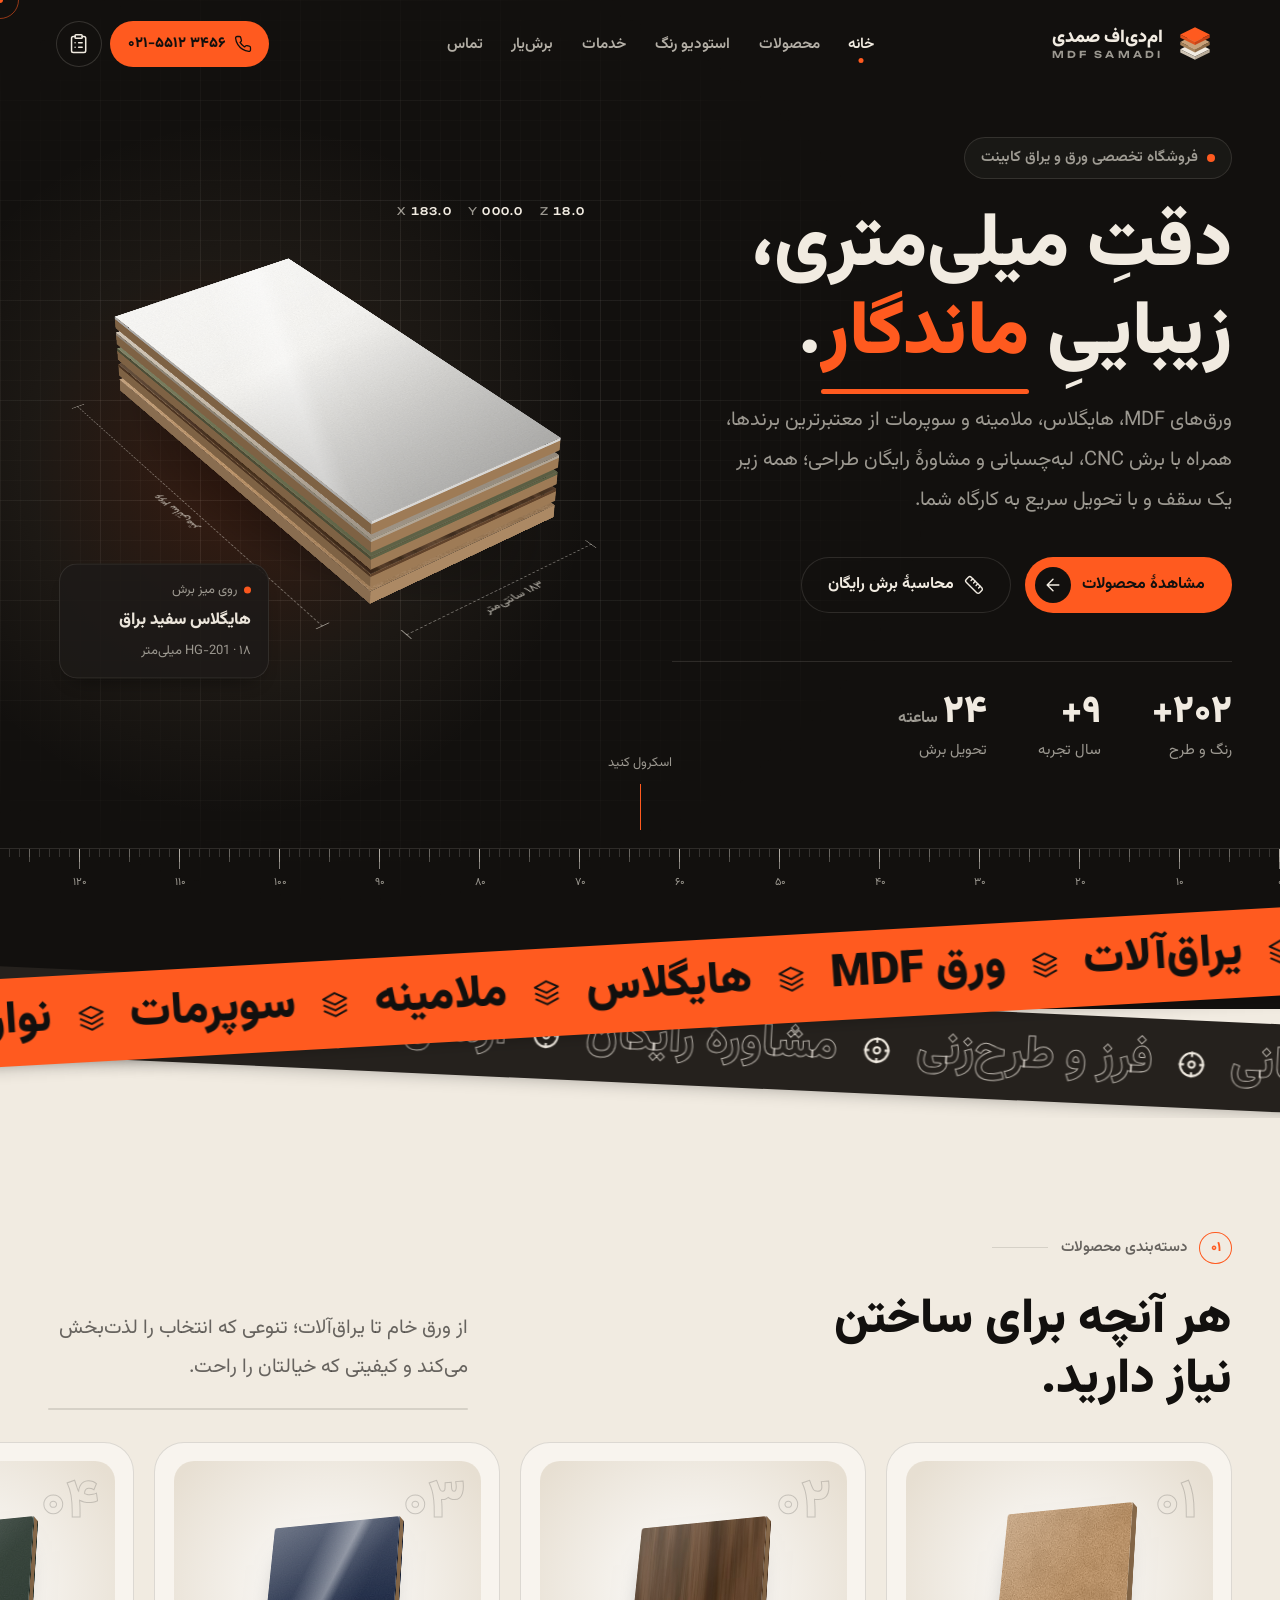
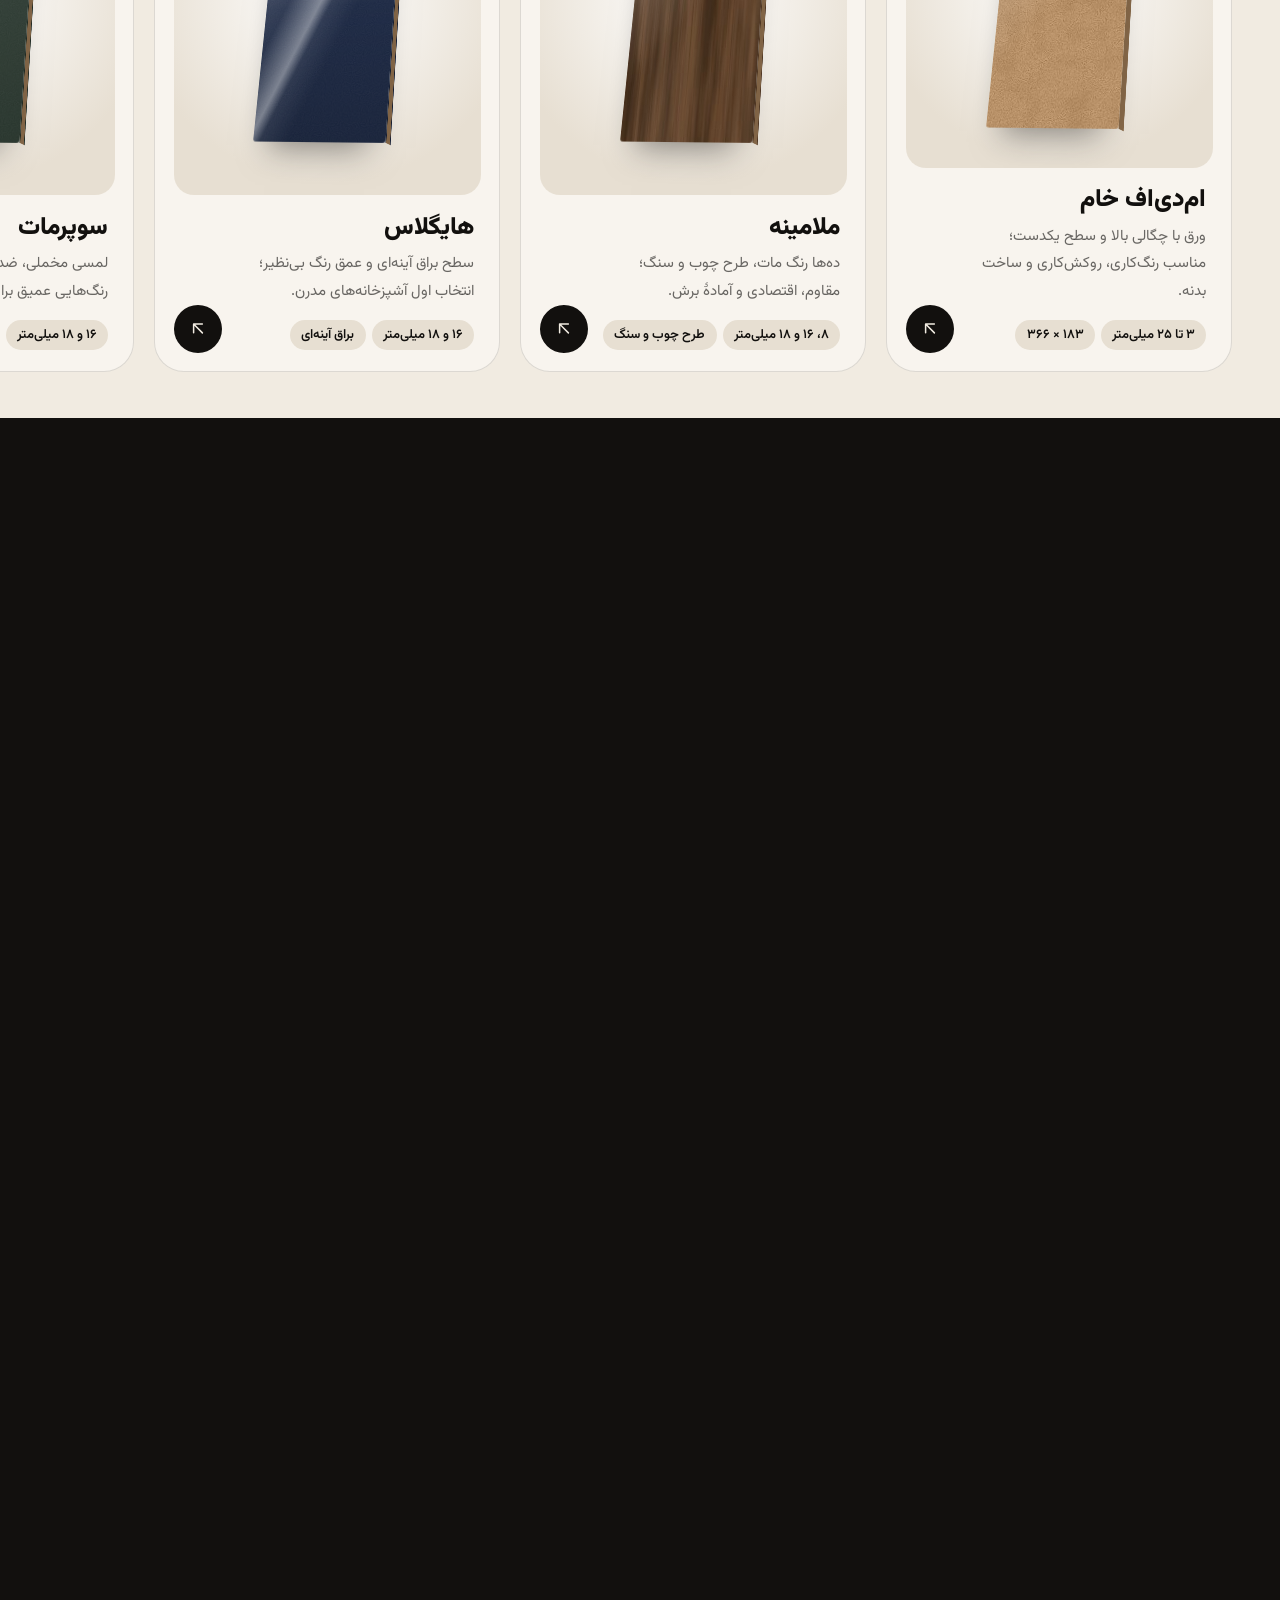
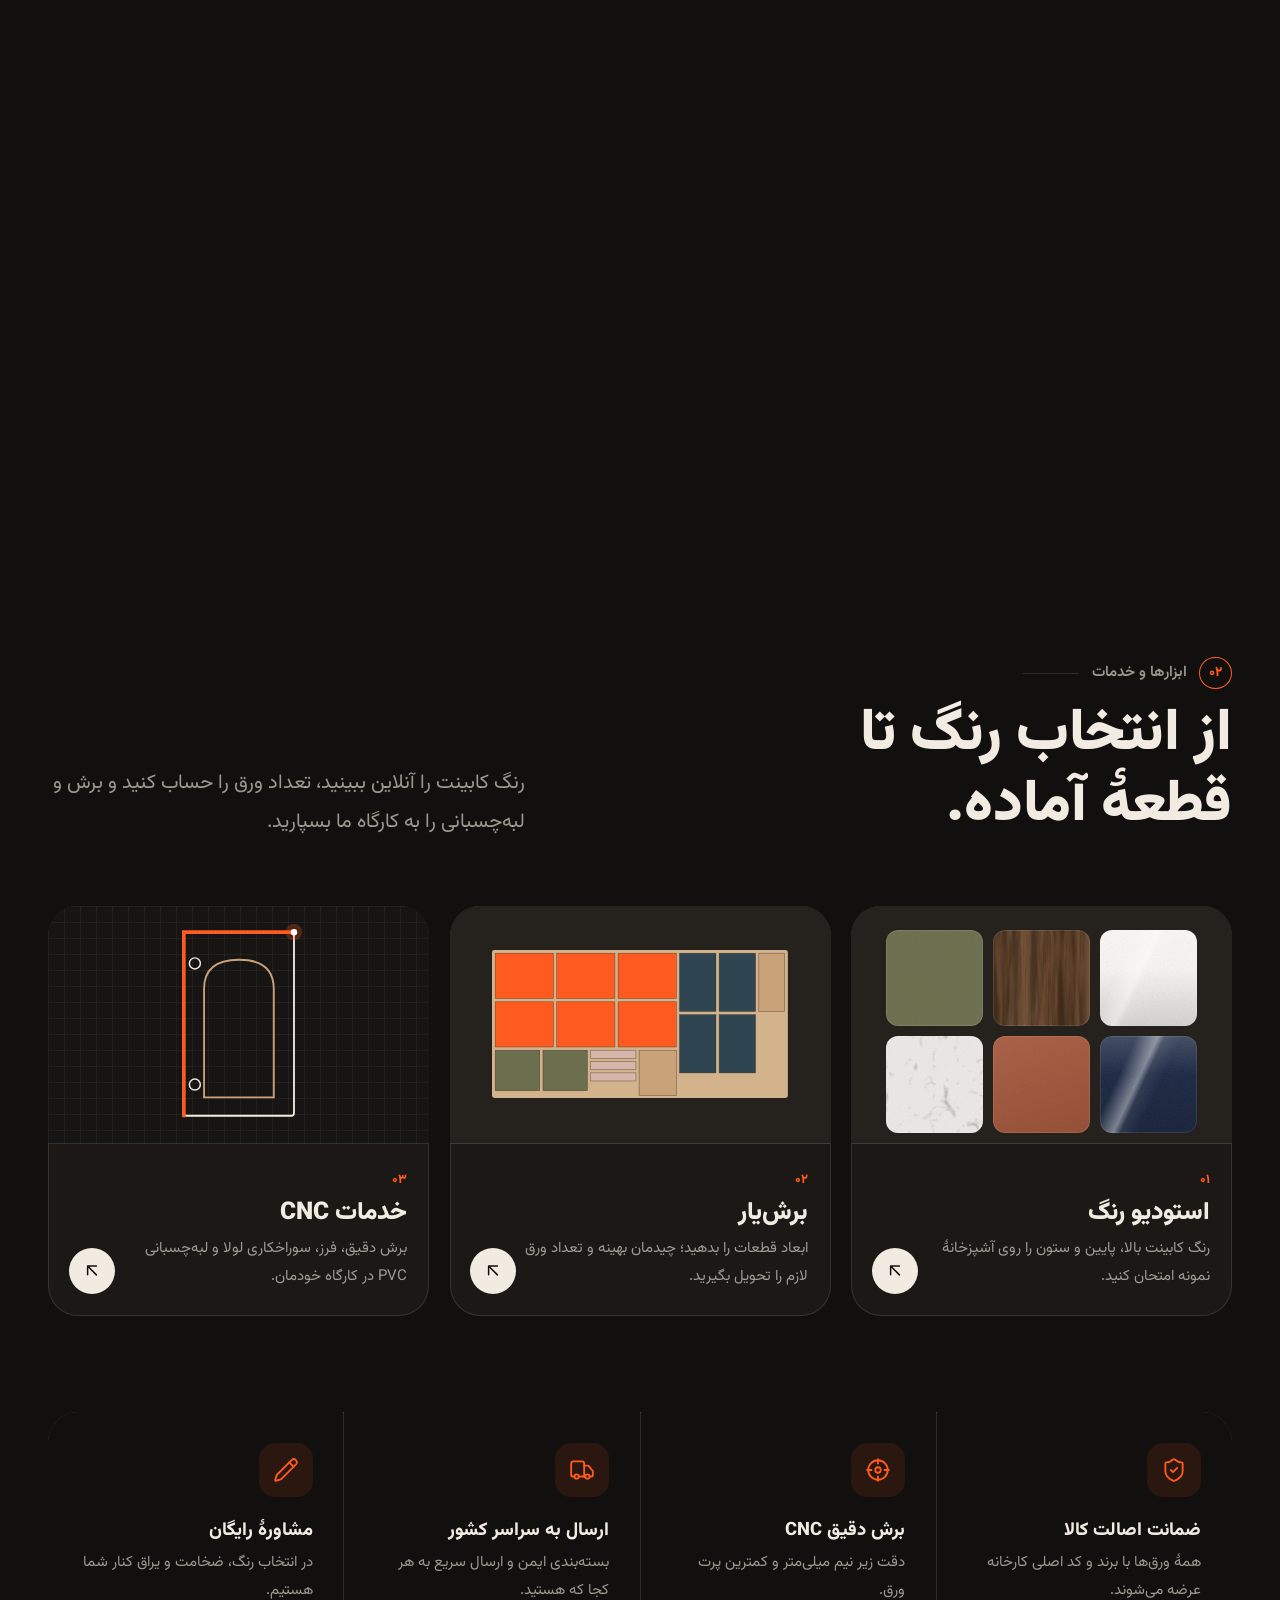
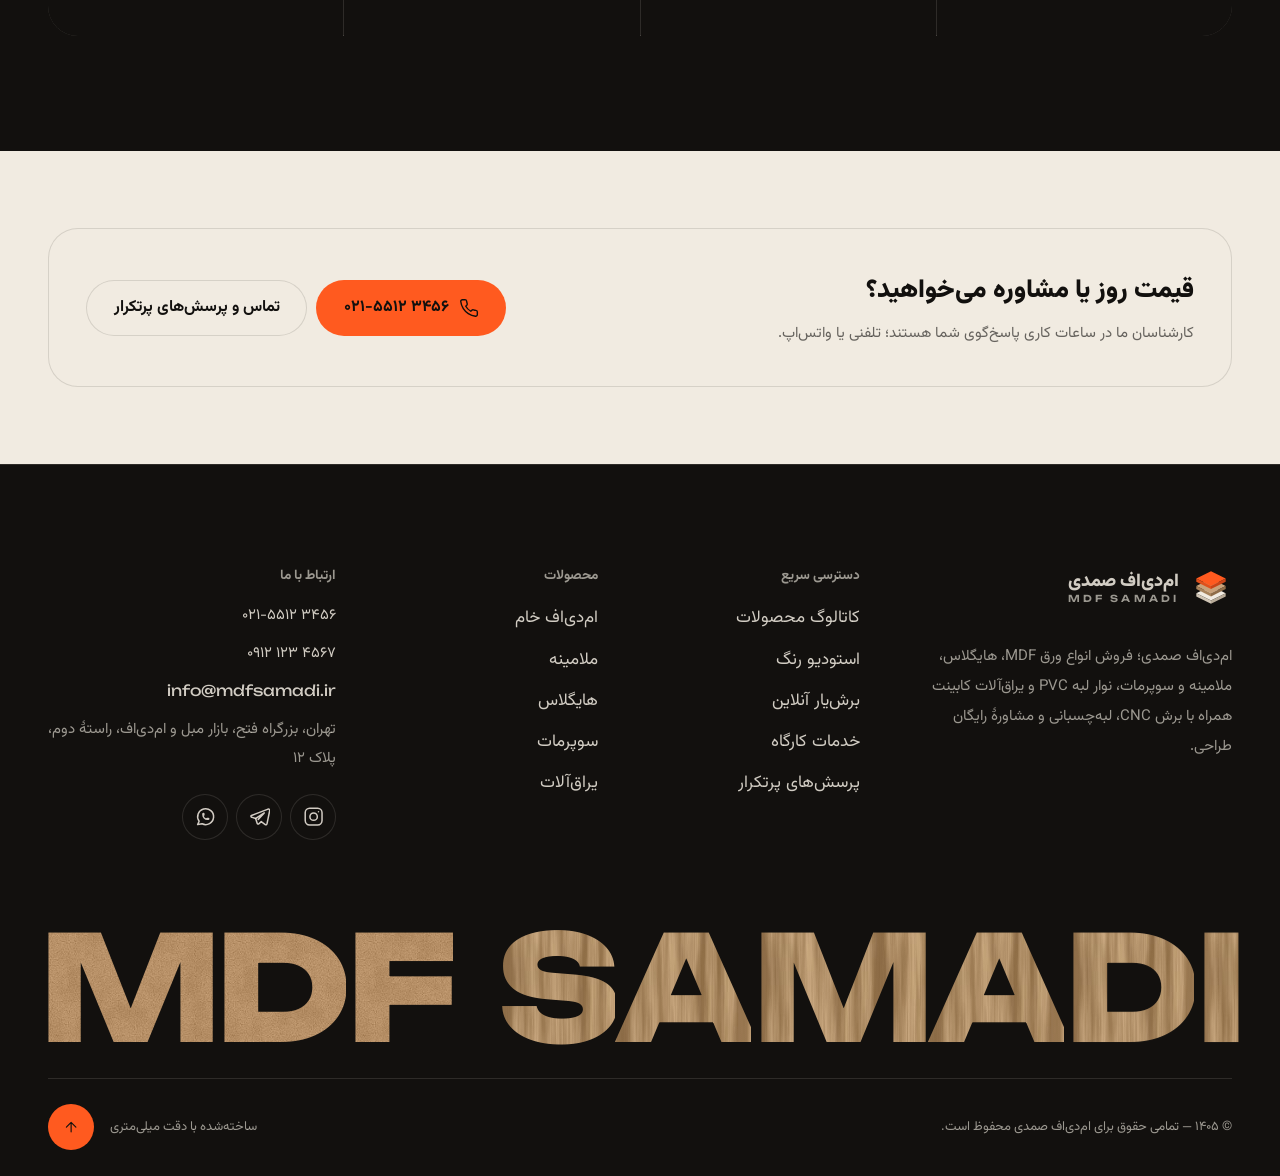
==== index.html @ 9c9aa459 "Deploy ca9cacf" ====
<!doctype html>
<html lang="fa" dir="rtl">
<head>
  <meta charset="UTF-8" />
  <meta name="viewport" content="width=device-width, initial-scale=1, viewport-fit=cover" />
  <title>ام‌دی‌اف صمدی | ورق MDF، هایگلاس، ملامینه و یراق کابینت</title>
  <meta name="description" content="ام‌دی‌اف صمدی؛ فروش انواع ورق MDF، هایگلاس، ملامینه و سوپرمات، نوار لبه PVC و یراق‌آلات کابینت همراه با برش CNC، لبه‌چسبانی و مشاورهٔ رایگان طراحی." />
  <meta name="theme-color" content="#12100e" />
  <link rel="icon" href="./favicon.svg" type="image/svg+xml" />
  <link rel="canonical" href="https://imsady.github.io/mdf-samadi-site/" />
  <meta property="og:type" content="website" />
  <meta property="og:locale" content="fa_IR" />
  <meta property="og:title" content="ام‌دی‌اف صمدی — دقت میلی‌متری، زیبایی ماندگار" />
  <meta property="og:description" content="ام‌دی‌اف صمدی؛ فروش انواع ورق MDF، هایگلاس، ملامینه و سوپرمات، نوار لبه PVC و یراق‌آلات کابینت همراه با برش CNC، لبه‌چسبانی و مشاورهٔ رایگان طراحی." />
  <meta property="og:url" content="https://imsady.github.io/mdf-samadi-site/" />
  <script>document.documentElement.classList.add('js');</script>
  <script type="application/ld+json">
    {
      "@context": "https://schema.org",
      "@type": "HomeAndConstructionBusiness",
      "name": "ام‌دی‌اف صمدی",
      "alternateName": "MDF Samadi",
      "description": "ام‌دی‌اف صمدی؛ فروش انواع ورق MDF، هایگلاس، ملامینه و سوپرمات، نوار لبه PVC و یراق‌آلات کابینت همراه با برش CNC، لبه‌چسبانی و مشاورهٔ رایگان طراحی.",
      "url": "https://imsady.github.io/mdf-samadi-site",
      "telephone": "tel:+982155123456",
      "email": "info@mdfsamadi.ir",
      "address": { "@type": "PostalAddress", "streetAddress": "تهران، بزرگراه فتح، بازار مبل و ام‌دی‌اف، راستهٔ دوم، پلاک ۱۲", "addressCountry": "IR" },
      "geo": { "@type": "GeoCoordinates", "latitude": 35.6762, "longitude": 51.3017 }
    }
  </script>
  <script type="module" crossorigin src="./assets/index-BE7DBvLr.js"></script>
  <link rel="modulepreload" crossorigin href="./assets/common-C6cL1bQ_.js">
  <link rel="stylesheet" crossorigin href="./assets/common-DgY6iSA4.css">
  <link rel="stylesheet" crossorigin href="./assets/index-BaSPteDl.css">
  <link rel="stylesheet" crossorigin href="./assets/process-BnuijwSn.css">
</head>
<body data-page="home">
  <svg xmlns="http://www.w3.org/2000/svg" width="0" height="0" style="position:absolute" aria-hidden="true" focusable="false">
  <defs>
    <linearGradient id="hwm" x1="0" y1="0" x2="0" y2="1"><stop offset="0" stop-color="#eef0f2"/><stop offset=".55" stop-color="#b9bec4"/><stop offset="1" stop-color="#8d9298"/></linearGradient>
  </defs>
  <symbol id="i-arrow" viewBox="0 0 24 24"><path d="M19 12H5M12 19l-7-7 7-7"/></symbol>
  <symbol id="i-arrow-up" viewBox="0 0 24 24"><path d="M12 19V5M5 12l7-7 7 7"/></symbol>
  <symbol id="i-arrow-down" viewBox="0 0 24 24"><path d="M12 5v14M19 12l-7 7-7-7"/></symbol>
  <symbol id="i-plus" viewBox="0 0 24 24"><path d="M12 5v14M5 12h14"/></symbol>
  <symbol id="i-minus" viewBox="0 0 24 24"><path d="M5 12h14"/></symbol>
  <symbol id="i-close" viewBox="0 0 24 24"><path d="M18 6 6 18M6 6l12 12"/></symbol>
  <symbol id="i-check" viewBox="0 0 24 24"><path d="M20 6 9 17l-5-5"/></symbol>
  <symbol id="i-search" viewBox="0 0 24 24"><circle cx="11" cy="11" r="7"/><path d="m20 20-3.6-3.6"/></symbol>
  <symbol id="i-phone" viewBox="0 0 24 24"><path d="M22 16.92v3a2 2 0 0 1-2.18 2 19.79 19.79 0 0 1-8.63-3.07 19.5 19.5 0 0 1-6-6 19.79 19.79 0 0 1-3.07-8.67A2 2 0 0 1 4.11 2h3a2 2 0 0 1 2 1.72c.13.96.36 1.9.7 2.81a2 2 0 0 1-.45 2.11L8.09 9.91a16 16 0 0 0 6 6l1.27-1.27a2 2 0 0 1 2.11-.45c.91.34 1.85.57 2.81.7A2 2 0 0 1 22 16.92z"/></symbol>
  <symbol id="i-map" viewBox="0 0 24 24"><path d="M20 10c0 6-8 12-8 12s-8-6-8-12a8 8 0 0 1 16 0Z"/><circle cx="12" cy="10" r="3"/></symbol>
  <symbol id="i-clock" viewBox="0 0 24 24"><circle cx="12" cy="12" r="10"/><path d="M12 6v6l4 2"/></symbol>
  <symbol id="i-mail" viewBox="0 0 24 24"><rect x="2" y="4" width="20" height="16" rx="2"/><path d="m22 7-10 5L2 7"/></symbol>
  <symbol id="i-instagram" viewBox="0 0 24 24"><rect x="2.5" y="2.5" width="19" height="19" rx="5"/><circle cx="12" cy="12" r="4.2"/><path d="M17.5 6.5h.01"/></symbol>
  <symbol id="i-telegram" viewBox="0 0 24 24"><path d="M21.5 3.5 2.8 10.7c-.9.4-.9 1.6.1 1.9l4.6 1.5 1.8 5.6c.3.8 1.3 1 1.9.4l2.6-2.5 4.6 3.4c.7.5 1.7.1 1.9-.8l3.1-15.1c.2-1-.8-1.9-1.9-1.6Z"/><path d="m7.6 14.1 9.6-6.3-6.8 7.3"/></symbol>
  <symbol id="i-whatsapp" viewBox="0 0 24 24"><path d="M3 21l1.65-3.8a9 9 0 1 1 3.4 2.9z"/><path d="M9 10a.5.5 0 0 0 1 0V9a.5.5 0 0 0-1 0v1a5 5 0 0 0 5 5h1a.5.5 0 0 0 0-1h-1a.5.5 0 0 0 0 1"/></symbol>
  <symbol id="i-list" viewBox="0 0 24 24"><rect x="8" y="2" width="8" height="4" rx="1"/><path d="M16 4h2a2 2 0 0 1 2 2v14a2 2 0 0 1-2 2H6a2 2 0 0 1-2-2V6a2 2 0 0 1 2-2h2"/><path d="M12 11h4M12 16h4M8 11h.01M8 16h.01"/></symbol>
  <symbol id="i-trash" viewBox="0 0 24 24"><path d="M3 6h18M19 6v14a2 2 0 0 1-2 2H7a2 2 0 0 1-2-2V6M8 6V4a2 2 0 0 1 2-2h4a2 2 0 0 1 2 2v2"/></symbol>
  <symbol id="i-ruler" viewBox="0 0 24 24"><path d="M21.3 15.3a2.4 2.4 0 0 1 0 3.4l-2.6 2.6a2.4 2.4 0 0 1-3.4 0L2.7 8.7a2.41 2.41 0 0 1 0-3.4l2.6-2.6a2.41 2.41 0 0 1 3.4 0Z"/><path d="m14.5 12.5 2-2M11.5 9.5l2-2M8.5 6.5l2-2M17.5 15.5l2-2"/></symbol>
  <symbol id="i-layers" viewBox="0 0 24 24"><path d="M12.83 2.18a2 2 0 0 0-1.66 0L2.6 6.08a1 1 0 0 0 0 1.83l8.58 3.91a2 2 0 0 0 1.66 0l8.58-3.9a1 1 0 0 0 0-1.83Z"/><path d="m22 17.65-9.17 4.16a2 2 0 0 1-1.66 0L2 17.65"/><path d="m22 12.65-9.17 4.16a2 2 0 0 1-1.66 0L2 12.65"/></symbol>
  <symbol id="i-truck" viewBox="0 0 24 24"><path d="M14 18V6a2 2 0 0 0-2-2H4a2 2 0 0 0-2 2v11a1 1 0 0 0 1 1h2"/><path d="M15 18H9"/><path d="M19 18h2a1 1 0 0 0 1-1v-3.65a1 1 0 0 0-.22-.62l-3.48-4.35A1 1 0 0 0 17.52 8H14"/><circle cx="17" cy="18" r="2"/><circle cx="7" cy="18" r="2"/></symbol>
  <symbol id="i-shield" viewBox="0 0 24 24"><path d="M20 13c0 5-3.5 7.5-7.66 8.95a1 1 0 0 1-.67-.01C7.5 20.5 4 18 4 13V6a1 1 0 0 1 1-1c2 0 4.5-1.2 6.24-2.72a1.17 1.17 0 0 1 1.52 0C14.51 3.81 17 5 19 5a1 1 0 0 1 1 1z"/><path d="m9 12 2 2 4-4"/></symbol>
  <symbol id="i-sparkle" viewBox="0 0 24 24"><path d="M12 3l1.9 5.8L20 10l-6.1 1.2L12 17l-1.9-5.8L4 10l6.1-1.2Z"/><path d="M19 17v4M17 19h4"/></symbol>
  <symbol id="i-crosshair" viewBox="0 0 24 24"><circle cx="12" cy="12" r="9"/><circle cx="12" cy="12" r="2.5"/><path d="M22 12h-4M6 12H2M12 6V2M12 22v-4"/></symbol>
  <symbol id="i-pencil" viewBox="0 0 24 24"><path d="M21.17 6.81a2.82 2.82 0 0 0-3.99-3.98L3.84 16.17a2 2 0 0 0-.5.83l-1.32 4.36a.5.5 0 0 0 .62.62l4.36-1.32a2 2 0 0 0 .83-.5z"/><path d="m15 5 4 4"/></symbol>
  <symbol id="i-nav" viewBox="0 0 24 24"><path d="M3 11 22 2l-9 19-2-8z"/></symbol>
  <symbol id="i-copy" viewBox="0 0 24 24"><rect x="9" y="9" width="13" height="13" rx="2"/><path d="M5 15H4a2 2 0 0 1-2-2V4a2 2 0 0 1 2-2h9a2 2 0 0 1 2 2v1"/></symbol>
  <symbol id="i-drop" viewBox="0 0 24 24"><path d="M12 22a7 7 0 0 0 7-7c0-2-1-3.9-3-5.5S12.5 5.5 12 3c-.5 2.5-2 4.9-4 6.5S5 13 5 15a7 7 0 0 0 7 7z"/></symbol>
  <symbol id="i-edge" viewBox="0 0 24 24"><rect x="3" y="5" width="18" height="14" rx="2"/><path d="M3 9.5h18" stroke-width="3"/></symbol>
  <symbol id="i-sheet" viewBox="0 0 24 24"><path d="M12 3 21 7.5 12 12 3 7.5Z"/><path d="m3 12 9 4.5 9-4.5"/><path d="m3 16.5 9 4.5 9-4.5"/></symbol>
  <symbol id="i-info" viewBox="0 0 24 24"><circle cx="12" cy="12" r="10"/><path d="M12 16v-4M12 8h.01"/></symbol>
  <symbol id="i-rotate" viewBox="0 0 24 24"><path d="M21 12a9 9 0 1 1-9-9c2.52 0 4.93 1 6.74 2.74L21 8"/><path d="M21 3v5h-5"/></symbol>
</svg>

  <div class="preloader" data-preloader aria-hidden="true">
  <div class="pl-half pl-top" data-pl-top>
    <div class="pl-inner">
      <div class="pl-word"><span class="pl-outline">MDF SAMADI</span><span class="pl-fill">MDF SAMADI</span></div>
    </div>
  </div>
  <div class="pl-half pl-bottom" data-pl-bottom>
    <div class="pl-inner">
      <div class="pl-word"><span class="pl-outline">MDF SAMADI</span><span class="pl-fill">MDF SAMADI</span></div>
      <div class="pl-meta">
        <span class="latin">SHEET 183 × 366 — CNC CUT</span>
        <span class="pl-count"><span data-pl-count>۰</span>٪</span>
      </div>
    </div>
  </div>
  <div class="pl-laser" data-pl-laser></div>
</div>
<noscript><style>.preloader{display:none!important}</style></noscript>

  <a class="skip-link" href="#main">پرش به محتوای اصلی</a>
<div class="scroll-progress" aria-hidden="true"><span data-scroll-progress></span></div>

<header class="site-header" data-header>
  <div class="container header-inner">
    <a href="./" class="brand" aria-label="ام‌دی‌اف صمدی — صفحهٔ اصلی">
      <svg class="brand-mark" viewBox="0 0 40 40" aria-hidden="true">
  <path d="M20 18 34 25 20 32 6 25Z" fill="#f1ebe1"/>
  <path d="M6 25 20 32v3L6 28Z" fill="#cfc4b4"/>
  <path d="M20 32 34 25v3L20 35Z" fill="#b8ab98"/>
  <g class="bm-mid"><path d="M20 11 34 18 20 25 6 18Z" fill="#c9a27a"/>
  <path d="M6 18 20 25v3L6 21Z" fill="#a8835b"/>
  <path d="M20 25 34 18v3L20 28Z" fill="#8f6c47"/></g>
  <g class="bm-top"><path d="M20 4 34 11 20 18 6 11Z" fill="#ff5a1f"/>
  <path d="M6 11 20 18v3L6 14Z" fill="#e0501b"/>
  <path d="M20 18 34 11v3L20 21Z" fill="#c94417"/></g>
</svg>
<span class="brand-text">
  <span class="brand-fa">ام‌دی‌اف صمدی</span>
  <span class="brand-en latin">MDF SAMADI</span>
</span>

    </a>

    <nav class="main-nav" aria-label="منوی اصلی">
      <ul>
        <li><a href="./" data-nav="home">خانه</a></li>
        <li><a href="./products.html" data-nav="products">محصولات</a></li>
        <li><a href="./studio.html" data-nav="studio">استودیو رنگ</a></li>
        <li><a href="./services.html" data-nav="services">خدمات</a></li>
        <li><a href="./planner.html" data-nav="planner">برش‌یار</a></li>
        <li><a href="./contact.html" data-nav="contact">تماس</a></li>
      </ul>
    </nav>

    <div class="header-actions">
      <a class="header-call" href="tel:+982155123456" data-magnetic>
        <svg class="icon"><use href="#i-phone"/></svg>
        <span dir="ltr">۰۲۱-۵۵۱۲ ۳۴۵۶</span>
      </a>
      <button class="icon-btn inquiry-btn" type="button" data-drawer-open aria-label="لیست استعلام" data-magnetic>
        <svg class="icon"><use href="#i-list"/></svg>
        <span class="badge" data-inquiry-count hidden>۰</span>
      </button>
      <button class="burger" type="button" data-burger aria-label="باز کردن منو" aria-expanded="false" aria-controls="mobile-menu">
        <span></span><span></span>
      </button>
    </div>
  </div>
</header>

<div class="mobile-menu" id="mobile-menu" data-mobile-menu inert>
  <nav class="mm-nav" aria-label="منوی موبایل">
    <ul>
      <li><a href="./"><span class="mm-i">۰۱</span>خانه</a></li>
      <li><a href="./products.html"><span class="mm-i">۰۲</span>محصولات</a></li>
      <li><a href="./studio.html"><span class="mm-i">۰۳</span>استودیو رنگ</a></li>
      <li><a href="./services.html"><span class="mm-i">۰۴</span>خدمات</a></li>
      <li><a href="./planner.html"><span class="mm-i">۰۵</span>برش‌یار</a></li>
      <li><a href="./contact.html"><span class="mm-i">۰۶</span>تماس</a></li>
    </ul>
  </nav>
  <div class="mm-foot">
    <a href="tel:+982155123456" dir="ltr">۰۲۱-۵۵۱۲ ۳۴۵۶</a>
    <span>شنبه تا چهارشنبه ۸ تا ۱۹ — پنج‌شنبه ۸ تا ۱۴</span>
  </div>
</div>


  <main id="main">
    <!-- ═════════════════════════ HERO ═════════════════════════ -->
    <section class="hero theme-dark" id="top" data-hero>
      <div class="hero-grid-bg" aria-hidden="true"></div>
      <div class="hero-glow" aria-hidden="true"></div>

      <div class="container hero-inner">
        <div class="hero-copy" data-hero-copy>
          <p class="eyebrow" data-hero-fade><span class="dot"></span>فروشگاه تخصصی ورق و یراق کابینت</p>
          <h1 class="hero-title" data-hero-title>
            <span class="line">دقتِ میلی‌متری،</span>
            <span class="line">زیباییِ <em class="accent" data-hero-accent>ماندگار</em>.</span>
          </h1>
          <p class="hero-lead" data-hero-fade>
            ورق‌های MDF، هایگلاس، ملامینه و سوپرمات از معتبرترین برندها، همراه با برش CNC، لبه‌چسبانی و
            مشاورهٔ رایگان طراحی؛ همه زیر یک سقف و با تحویل سریع به کارگاه شما.
          </p>
          <div class="hero-actions" data-hero-fade>
            <a class="btn btn-primary" href="./products.html" data-magnetic>
              <span>مشاهدهٔ محصولات</span>
              <span class="btn-icon"><svg class="icon"><use href="#i-arrow"/></svg></span>
            </a>
            <a class="btn btn-ghost" href="./planner.html" data-magnetic>
              <svg class="icon"><use href="#i-ruler"/></svg><span>محاسبهٔ برش رایگان</span>
            </a>
          </div>
          <dl class="hero-stats" data-hero-fade>
            <div><dt>رنگ و طرح</dt><dd><span data-count="300">۰</span>+</dd></div>
            <div><dt>سال تجربه</dt><dd><span data-count="15">۰</span>+</dd></div>
            <div><dt>تحویل برش</dt><dd><span data-count="48">۰</span><small>ساعته</small></dd></div>
          </dl>
        </div>

        <div class="hero-visual" data-hero-visual aria-hidden="true">
          <canvas class="hero-dust" data-dust></canvas>
          <div class="stack-scene">
            <div class="stack-scroll" data-stack-scroll>
              <div class="stack-float">
                <div class="stack-tilt" data-stack-tilt>
                  <div class="stack-spin" data-stack-spin>
                    <div class="stack" data-stack>
                      <div class="stack-shadow"></div>
                      <div class="dim dim-long"><span>۳۶۶ سانتی‌متر</span></div>
                      <div class="dim dim-short"><span>۱۸۳ سانتی‌متر</span></div>
                    </div>
                  </div>
                </div>
              </div>
            </div>
          </div>
          <div class="hero-spec" data-hero-spec>
            <span class="spec-label"><i></i>روی میز برش</span>
            <strong class="spec-name" data-spec-name>هایگلاس سفید براق</strong>
            <span class="spec-code" data-spec-code>HG-201 · ۱۸ میلی‌متر</span>
          </div>
          <div class="hero-coord latin">
            <span>X <b>183.0</b></span><span>Y <b data-coord-y>000.0</b></span><span>Z <b>18.0</b></span>
          </div>
        </div>
      </div>

      <div class="hero-ruler" aria-hidden="true"><div class="ruler-track" data-ruler></div></div>
      <a class="scroll-cue" href="#categories" aria-label="رفتن به بخش بعد">
        <span>اسکرول کنید</span><i></i>
      </a>
    </section>

    <!-- ═════════════════════════ MARQUEE ═════════════════════════ -->
    <section class="marquee" aria-label="محصولات و خدمات">
      <p class="visually-hidden">ورق MDF، هایگلاس، ملامینه، سوپرمات، نوار لبه PVC، برش CNC، لبه‌چسبانی و یراق‌آلات کابینت.</p>
      <div class="mq-band mq-band--a" aria-hidden="true">
        <div class="marquee-row" data-marquee data-direction="1">
          <div class="marquee-track">
            <div class="mq-set">
              <span class="mq-item">ورق MDF</span><svg class="mq-sep"><use href="#i-sheet"/></svg>
              <span class="mq-item">هایگلاس</span><svg class="mq-sep"><use href="#i-sheet"/></svg>
              <span class="mq-item">ملامینه</span><svg class="mq-sep"><use href="#i-sheet"/></svg>
              <span class="mq-item">سوپرمات</span><svg class="mq-sep"><use href="#i-sheet"/></svg>
              <span class="mq-item">نوار لبه PVC</span><svg class="mq-sep"><use href="#i-sheet"/></svg>
              <span class="mq-item">یراق‌آلات</span><svg class="mq-sep"><use href="#i-sheet"/></svg>
            </div>
          </div>
        </div>
      </div>
      <div class="mq-band mq-band--b" aria-hidden="true">
        <div class="marquee-row" data-marquee data-direction="-1">
          <div class="marquee-track">
            <div class="mq-set">
              <span class="mq-item">برش CNC</span><svg class="mq-sep"><use href="#i-crosshair"/></svg>
              <span class="mq-item">لبه‌چسبانی</span><svg class="mq-sep"><use href="#i-crosshair"/></svg>
              <span class="mq-item">فرز و طرح‌زنی</span><svg class="mq-sep"><use href="#i-crosshair"/></svg>
              <span class="mq-item">مشاورهٔ رایگان</span><svg class="mq-sep"><use href="#i-crosshair"/></svg>
              <span class="mq-item">ارسال سراسری</span><svg class="mq-sep"><use href="#i-crosshair"/></svg>
            </div>
          </div>
        </div>
      </div>
    </section>

    <!-- ═════════════════════════ CATEGORIES ═════════════════════════ -->
    <section class="cats theme-light" id="categories" data-cats>
      <div class="container cats-head">
        <div class="section-head">
          <div class="sh-index"><span class="sh-num">۰۱</span><span>دسته‌بندی محصولات</span></div>
          <h2 class="sh-title" data-split>هر آنچه برای ساختن نیاز دارید.</h2>
        </div>
        <div class="cats-aside">
          <p class="sh-lead" data-reveal>از ورق خام تا یراق‌آلات؛ تنوعی که انتخاب را لذت‌بخش می‌کند و کیفیتی که خیالتان را راحت.</p>
          <div class="cats-progress" aria-hidden="true"><span data-cats-progress></span></div>
        </div>
      </div>

      <div class="cats-viewport" data-cats-viewport>
        <div class="cats-track" data-cats-track>
          <article class="cat-card" data-cursor="مشاهده">
            <a class="cat-link" href="./products.html?cat=mdf"><span class="visually-hidden">ام‌دی‌اف خام</span></a>
            <div class="cat-visual"><div class="cat-sheet"><i class="cat-face" data-texture="raw-mdf"></i><i class="cat-edge"></i></div><span class="cat-no">۰۱</span></div>
            <div class="cat-body">
              <h3>ام‌دی‌اف خام</h3>
              <p>ورق با چگالی بالا و سطح یکدست؛ مناسب رنگ‌کاری، روکش‌کاری و ساخت بدنه.</p>
              <ul class="cat-specs"><li>۳ تا ۲۵ میلی‌متر</li><li>۱۸۳ × ۳۶۶</li></ul>
            </div>
            <span class="cat-arrow" aria-hidden="true"><svg class="icon"><use href="#i-arrow"/></svg></span>
          </article>

          <article class="cat-card" data-cursor="مشاهده">
            <a class="cat-link" href="./products.html?cat=melamine"><span class="visually-hidden">ملامینه</span></a>
            <div class="cat-visual"><div class="cat-sheet"><i class="cat-face" data-texture="wd-walnut"></i><i class="cat-edge" style="--lam:#6e4c31"></i></div><span class="cat-no">۰۲</span></div>
            <div class="cat-body">
              <h3>ملامینه</h3>
              <p>ده‌ها رنگ مات، طرح چوب و سنگ؛ مقاوم، اقتصادی و آمادهٔ برش.</p>
              <ul class="cat-specs"><li>۸، ۱۶ و ۱۸ میلی‌متر</li><li>طرح چوب و سنگ</li></ul>
            </div>
            <span class="cat-arrow" aria-hidden="true"><svg class="icon"><use href="#i-arrow"/></svg></span>
          </article>

          <article class="cat-card" data-cursor="مشاهده">
            <a class="cat-link" href="./products.html?cat=highgloss"><span class="visually-hidden">هایگلاس</span></a>
            <div class="cat-visual"><div class="cat-sheet"><i class="cat-face" data-texture="hg-navy"></i><i class="cat-edge" style="--lam:#1e2a45"></i></div><span class="cat-no">۰۳</span></div>
            <div class="cat-body">
              <h3>هایگلاس</h3>
              <p>سطح براق آینه‌ای و عمق رنگ بی‌نظیر؛ انتخاب اول آشپزخانه‌های مدرن.</p>
              <ul class="cat-specs"><li>۱۶ و ۱۸ میلی‌متر</li><li>براق آینه‌ای</li></ul>
            </div>
            <span class="cat-arrow" aria-hidden="true"><svg class="icon"><use href="#i-arrow"/></svg></span>
          </article>

          <article class="cat-card" data-cursor="مشاهده">
            <a class="cat-link" href="./products.html?cat=supermatte"><span class="visually-hidden">سوپرمات</span></a>
            <div class="cat-visual"><div class="cat-sheet"><i class="cat-face" data-texture="sm-forest"></i><i class="cat-edge" style="--lam:#2e3c33"></i></div><span class="cat-no">۰۴</span></div>
            <div class="cat-body">
              <h3>سوپرمات</h3>
              <p>لمسی مخملی، ضد اثر انگشت و رنگ‌هایی عمیق برای طراحی‌های مینیمال.</p>
              <ul class="cat-specs"><li>۱۶ و ۱۸ میلی‌متر</li><li>ضد اثر انگشت</li></ul>
            </div>
            <span class="cat-arrow" aria-hidden="true"><svg class="icon"><use href="#i-arrow"/></svg></span>
          </article>

          <article class="cat-card" data-cursor="مشاهده">
            <a class="cat-link" href="./products.html?cat=mr"><span class="visually-hidden">ام‌دی‌اف ضدرطوبت</span></a>
            <div class="cat-visual"><div class="cat-sheet"><i class="cat-face" data-texture="mr-green"></i><i class="cat-edge" style="--core:#8d9670;--lam:#8d9670"></i></div><span class="cat-no">۰۵</span></div>
            <div class="cat-body">
              <h3>ضدرطوبت</h3>
              <p>هستهٔ سبز مقاوم در برابر رطوبت؛ ایده‌آل برای سرویس بهداشتی و زیر سینک.</p>
              <ul class="cat-specs"><li>۱۶ و ۱۸ میلی‌متر</li><li>هستهٔ سبز MR</li></ul>
            </div>
            <span class="cat-arrow" aria-hidden="true"><svg class="icon"><use href="#i-arrow"/></svg></span>
          </article>

          <article class="cat-card" data-cursor="مشاهده">
            <a class="cat-link" href="./products.html?cat=edge"><span class="visually-hidden">نوار لبه PVC</span></a>
            <div class="cat-visual cat-visual--edge">
              <div class="edge-rolls" aria-hidden="true">
                <i style="--c:#efede7"></i><i style="--c:#c9a77b"></i><i style="--c:#6e4c31"></i><i style="--c:#2e3c33"></i><i style="--c:#ff5a1f"></i>
              </div>
              <span class="cat-no">۰۶</span>
            </div>
            <div class="cat-body">
              <h3>نوار لبه PVC</h3>
              <p>نوار لبهٔ هم‌رنگ با ورق در ضخامت‌های ۰٫۴ تا ۲ میلی‌متر؛ پایان‌بندی بی‌نقص.</p>
              <ul class="cat-specs"><li>عرض ۲۲ میلی‌متر</li><li>هم‌رنگ ورق</li></ul>
            </div>
            <span class="cat-arrow" aria-hidden="true"><svg class="icon"><use href="#i-arrow"/></svg></span>
          </article>

          <article class="cat-card" data-cursor="مشاهده">
            <a class="cat-link" href="./products.html?cat=hardware"><span class="visually-hidden">یراق‌آلات</span></a>
            <div class="cat-visual cat-visual--hw" data-hw-art="hinge"><span class="cat-no">۰۷</span></div>
            <div class="cat-body">
              <h3>یراق‌آلات</h3>
              <p>لولا، ریل، جک و دستگیره از برندهای معتبر؛ هر آنچه کابینت شما را کامل می‌کند.</p>
              <ul class="cat-specs"><li>آرام‌بند</li><li>ضمانت اصالت</li></ul>
            </div>
            <span class="cat-arrow" aria-hidden="true"><svg class="icon"><use href="#i-arrow"/></svg></span>
          </article>

          <a class="cat-card cat-more" href="./products.html" data-cursor="کاتالوگ">
            <span class="cat-more-ring"><svg class="icon"><use href="#i-arrow"/></svg></span>
            <strong>مشاهدهٔ همهٔ محصولات</strong>
            <span>کاتالوگ کامل با فیلتر رنگ و ضخامت</span>
          </a>
        </div>
      </div>
    </section>


    <!-- ═════════════════════════ TOOLS ═════════════════════════ -->
    <section class="tools theme-dark" id="tools">
      <div class="container">
        <div class="section-head section-head--split">
          <div>
            <div class="sh-index"><span class="sh-num">۰۲</span><span>ابزارها و خدمات</span></div>
            <h2 class="sh-title" data-split>از انتخاب رنگ تا قطعهٔ آماده.</h2>
          </div>
          <p class="sh-lead" data-reveal>رنگ کابینت را آنلاین ببینید، تعداد ورق را حساب کنید و برش و لبه‌چسبانی را به کارگاه ما بسپارید.</p>
        </div>

        <div class="tool-grid">
          <a class="tool-card" href="./studio.html" data-reveal data-cursor="ورود">
            <div class="tool-visual tool-visual--studio" aria-hidden="true">
              <i data-texture="hg-white" data-tsize="120"></i><i data-texture="wd-walnut" data-tsize="120"></i><i data-texture="mt-olive" data-tsize="120"></i>
              <i data-texture="hg-navy" data-tsize="120"></i><i data-texture="sm-terracotta" data-tsize="120"></i><i data-texture="st-carrara" data-tsize="120"></i>
            </div>
            <div class="tool-body">
              <span class="tool-no">۰۱</span>
              <h3>استودیو رنگ</h3>
              <p>رنگ کابینت بالا، پایین و ستون را روی آشپزخانهٔ نمونه امتحان کنید.</p>
            </div>
            <span class="tool-go" aria-hidden="true"><svg class="icon"><use href="#i-arrow"/></svg></span>
          </a>

          <a class="tool-card" href="./planner.html" data-reveal data-cursor="ورود">
            <div class="tool-visual tool-visual--planner" aria-hidden="true">
              <svg viewBox="0 0 366 183">
                <rect width="366" height="183" rx="3" fill="#d2b38c"/>
                <g stroke="rgba(18,16,14,.45)" stroke-width=".8">
                  <rect x="4" y="4" width="72" height="56" fill="#ff5a1f"/><rect x="80" y="4" width="72" height="56" fill="#ff5a1f"/><rect x="156" y="4" width="72" height="56" fill="#ff5a1f"/>
                  <rect x="4" y="64" width="72" height="56" fill="#ff5a1f"/><rect x="80" y="64" width="72" height="56" fill="#ff5a1f"/><rect x="156" y="64" width="72" height="56" fill="#ff5a1f"/>
                  <rect x="232" y="4" width="45" height="72" fill="#2f4552"/><rect x="281" y="4" width="45" height="72" fill="#2f4552"/>
                  <rect x="232" y="80" width="45" height="72" fill="#2f4552"/><rect x="281" y="80" width="45" height="72" fill="#2f4552"/>
                  <rect x="4" y="124" width="55" height="50" fill="#6b6f4e"/><rect x="63" y="124" width="55" height="50" fill="#6b6f4e"/>
                  <rect x="122" y="124" width="56" height="10" fill="#d6b5aa"/><rect x="122" y="138" width="56" height="10" fill="#d6b5aa"/><rect x="122" y="152" width="56" height="10" fill="#d6b5aa"/>
                  <rect x="182" y="124" width="46" height="56" fill="#c9a27a"/><rect x="330" y="4" width="32" height="72" fill="#c9a27a"/>
                </g>
              </svg>
            </div>
            <div class="tool-body">
              <span class="tool-no">۰۲</span>
              <h3>برش‌یار</h3>
              <p>ابعاد قطعات را بدهید؛ چیدمان بهینه و تعداد ورق لازم را تحویل بگیرید.</p>
            </div>
            <span class="tool-go" aria-hidden="true"><svg class="icon"><use href="#i-arrow"/></svg></span>
          </a>

          <a class="tool-card" href="./services.html" data-reveal data-cursor="ورود">
            <div class="tool-visual tool-visual--cnc" aria-hidden="true">
              <svg viewBox="0 0 200 220">
                <rect x="40" y="10" width="120" height="200" rx="3" fill="none" stroke="#f1ebe1" stroke-width="2"/>
                <path d="M62 190V72Q62 40 100 40Q138 40 138 72V190Z" fill="none" stroke="#c9a27a" stroke-width="2"/>
                <circle cx="52" cy="44" r="6" fill="none" stroke="#f1ebe1" stroke-width="1.6"/>
                <circle cx="52" cy="176" r="6" fill="none" stroke="#f1ebe1" stroke-width="1.6"/>
                <path d="M40 210V10H160" fill="none" stroke="#ff5a1f" stroke-width="4" stroke-linecap="round"/>
                <circle cx="160" cy="10" r="9" fill="rgba(255,90,31,.25)"/><circle cx="160" cy="10" r="3.5" fill="#fff"/>
              </svg>
            </div>
            <div class="tool-body">
              <span class="tool-no">۰۳</span>
              <h3>خدمات CNC</h3>
              <p>برش دقیق، فرز، سوراخکاری لولا و لبه‌چسبانی PVC در کارگاه خودمان.</p>
            </div>
            <span class="tool-go" aria-hidden="true"><svg class="icon"><use href="#i-arrow"/></svg></span>
          </a>
        </div>


        <ul class="features" data-features>
          <li class="feature" data-reveal>
            <span class="f-icon"><svg class="icon"><use href="#i-shield"/></svg></span>
            <h3>ضمانت اصالت کالا</h3>
            <p>همهٔ ورق‌ها با برند و کد اصلی کارخانه عرضه می‌شوند.</p>
          </li>
          <li class="feature" data-reveal>
            <span class="f-icon"><svg class="icon"><use href="#i-crosshair"/></svg></span>
            <h3>برش دقیق CNC</h3>
            <p>دقت زیر نیم میلی‌متر و کمترین پرت ورق.</p>
          </li>
          <li class="feature" data-reveal>
            <span class="f-icon"><svg class="icon"><use href="#i-truck"/></svg></span>
            <h3>ارسال به سراسر کشور</h3>
            <p>بسته‌بندی ایمن و ارسال سریع به هر کجا که هستید.</p>
          </li>
          <li class="feature" data-reveal>
            <span class="f-icon"><svg class="icon"><use href="#i-pencil"/></svg></span>
            <h3>مشاورهٔ رایگان</h3>
            <p>در انتخاب رنگ، ضخامت و یراق کنار شما هستیم.</p>
          </li>
        </ul>
      </div>
    </section>

    <!-- ═════════════════════════ CTA ═════════════════════════ -->
    <section class="next-band theme-light" aria-label="تماس">
      <div class="container">
        <div class="next-band-inner" data-reveal>
          <div>
            <strong>قیمت روز یا مشاوره می‌خواهید؟</strong>
            <p>کارشناسان ما در ساعات کاری پاسخ‌گوی شما هستند؛ تلفنی یا واتس‌اپ.</p>
          </div>
          <div class="next-band-actions">
            <a class="btn btn-primary" href="tel:+982155123456" data-magnetic><svg class="icon"><use href="#i-phone"/></svg><span dir="ltr">۰۲۱-۵۵۱۲ ۳۴۵۶</span></a>
            <a class="btn btn-ghost" href="./contact.html"><span>تماس و پرسش‌های پرتکرار</span></a>
          </div>
        </div>
      </div>
    </section>
  </main>

  <footer class="site-footer theme-dark">
  <div class="container">
    <div class="footer-top">
      <div class="footer-col footer-about">
        <a href="./" class="brand" aria-label="ام‌دی‌اف صمدی">
          <svg class="brand-mark" viewBox="0 0 40 40" aria-hidden="true">
  <path d="M20 18 34 25 20 32 6 25Z" fill="#f1ebe1"/>
  <path d="M6 25 20 32v3L6 28Z" fill="#cfc4b4"/>
  <path d="M20 32 34 25v3L20 35Z" fill="#b8ab98"/>
  <g class="bm-mid"><path d="M20 11 34 18 20 25 6 18Z" fill="#c9a27a"/>
  <path d="M6 18 20 25v3L6 21Z" fill="#a8835b"/>
  <path d="M20 25 34 18v3L20 28Z" fill="#8f6c47"/></g>
  <g class="bm-top"><path d="M20 4 34 11 20 18 6 11Z" fill="#ff5a1f"/>
  <path d="M6 11 20 18v3L6 14Z" fill="#e0501b"/>
  <path d="M20 18 34 11v3L20 21Z" fill="#c94417"/></g>
</svg>
<span class="brand-text">
  <span class="brand-fa">ام‌دی‌اف صمدی</span>
  <span class="brand-en latin">MDF SAMADI</span>
</span>

        </a>
        <p>ام‌دی‌اف صمدی؛ فروش انواع ورق MDF، هایگلاس، ملامینه و سوپرمات، نوار لبه PVC و یراق‌آلات کابینت همراه با برش CNC، لبه‌چسبانی و مشاورهٔ رایگان طراحی.</p>
      </div>

      <nav class="footer-col" aria-label="دسترسی سریع">
        <h3>دسترسی سریع</h3>
        <ul>
          <li><a href="./products.html">کاتالوگ محصولات</a></li>
          <li><a href="./studio.html">استودیو رنگ</a></li>
          <li><a href="./planner.html">برش‌یار آنلاین</a></li>
          <li><a href="./services.html">خدمات کارگاه</a></li>
          <li><a href="./contact.html#faq">پرسش‌های پرتکرار</a></li>
        </ul>
      </nav>

      <nav class="footer-col" aria-label="دسته‌بندی محصولات">
        <h3>محصولات</h3>
        <ul>
          <li><a href="./products.html?cat=mdf">ام‌دی‌اف خام</a></li>
          <li><a href="./products.html?cat=melamine">ملامینه</a></li>
          <li><a href="./products.html?cat=highgloss">هایگلاس</a></li>
          <li><a href="./products.html?cat=supermatte">سوپرمات</a></li>
          <li><a href="./products.html?cat=hardware">یراق‌آلات</a></li>
        </ul>
      </nav>

      <div class="footer-col">
        <h3>ارتباط با ما</h3>
        <ul class="footer-contact">
          <li><a href="tel:+982155123456" dir="ltr">۰۲۱-۵۵۱۲ ۳۴۵۶</a></li>
          <li><a href="tel:+989121234567" dir="ltr">۰۹۱۲ ۱۲۳ ۴۵۶۷</a></li>
          <li><a href="mailto:info@mdfsamadi.ir" class="latin">info@mdfsamadi.ir</a></li>
          <li>تهران، بزرگراه فتح، بازار مبل و ام‌دی‌اف، راستهٔ دوم، پلاک ۱۲</li>
        </ul>
        <div class="socials">
          <a class="icon-btn" href="https://instagram.com/mdf.samadi" target="_blank" rel="noopener" aria-label="اینستاگرام"><svg class="icon"><use href="#i-instagram"/></svg></a>
          <a class="icon-btn" href="https://t.me/mdf_samadi" target="_blank" rel="noopener" aria-label="تلگرام"><svg class="icon"><use href="#i-telegram"/></svg></a>
          <a class="icon-btn" href="https://wa.me/989121234567" target="_blank" rel="noopener" aria-label="واتس‌اپ"><svg class="icon"><use href="#i-whatsapp"/></svg></a>
        </div>
      </div>
    </div>
  </div>

  <div class="footer-word latin" data-footer-word aria-hidden="true">
    <span>M</span><span>D</span><span>F</span><span class="gap"></span><span>S</span><span>A</span><span>M</span><span>A</span><span>D</span><span>I</span>
  </div>

  <div class="container footer-bottom">
    <p>© <span data-year>۱۴۰۵</span> — تمامی حقوق برای ام‌دی‌اف صمدی محفوظ است.</p>
    <p class="footer-made">ساخته‌شده با دقت میلی‌متری</p>
    <button class="to-top" type="button" data-to-top aria-label="بازگشت به بالای صفحه">
      <svg class="icon"><use href="#i-arrow-up"/></svg>
    </button>
  </div>
</footer>

  <div class="drawer" data-drawer hidden>
  <div class="drawer-backdrop" data-drawer-close></div>
  <aside class="drawer-panel theme-light" role="dialog" aria-modal="true" aria-labelledby="drawer-title" data-lenis-prevent tabindex="-1">
    <header class="drawer-head">
      <div>
        <h2 id="drawer-title">لیست استعلام</h2>
        <p>قیمت ورق روزانه تغییر می‌کند؛ لیست را بفرستید تا قیمت روز را اعلام کنیم.</p>
      </div>
      <button class="icon-btn" type="button" data-drawer-close aria-label="بستن لیست استعلام">
        <svg class="icon"><use href="#i-close"/></svg>
      </button>
    </header>

    <div class="drawer-body">
      <ul class="inq-list" data-inq-list></ul>
      <div class="inq-empty" data-inq-empty>
        <div class="inq-empty-art" aria-hidden="true"><i></i><i></i><i></i></div>
        <strong>لیست شما خالی است</strong>
        <p>از کاتالوگ محصولات یا استودیو رنگ، ورق و یراق موردنظرتان را اضافه کنید.</p>
        <a class="btn btn-dark" href="./products.html"><span>رفتن به محصولات</span></a>
      </div>
    </div>

    <form class="drawer-foot" data-inq-form novalidate>
      <div class="form-row">
        <div class="field">
          <label for="inq-name">نام</label>
          <input class="input" id="inq-name" name="name" autocomplete="name" placeholder="نام و نام خانوادگی">
        </div>
        <div class="field">
          <label for="inq-phone">شمارهٔ تماس</label>
          <input class="input" id="inq-phone" name="phone" autocomplete="tel" inputmode="tel" dir="ltr" placeholder="۰۹۱۲ ۰۰۰ ۰۰۰۰">
        </div>
      </div>
      <div class="drawer-actions">
        <button class="btn btn-primary" type="submit">
          <svg class="icon"><use href="#i-whatsapp"/></svg><span>ارسال استعلام در واتس‌اپ</span>
        </button>
        <button class="btn btn-ghost btn-sm" type="button" data-inq-clear>پاک کردن</button>
      </div>
    </form>
  </aside>
</div>

  <div class="cursor" data-cursor-root aria-hidden="true">
  <div class="cursor-ring"><span data-cursor-label></span></div>
  <div class="cursor-dot"></div>
</div>
<div class="toasts" data-toasts aria-live="polite" aria-atomic="false"></div>
</body>
</html>
---- assets/common-DgY6iSA4.css ----
@font-face{font-family:Vazirmatn Variable;font-style:normal;font-display:swap;font-weight:100 900;src:url(./vazirmatn-arabic-wght-normal-Cafbb7Zc.woff2)format("woff2-variations");unicode-range:U+6??,U+750-77F,U+870-88E,U+890-891,U+897-8E1,U+8E3-8FF,U+200C-200E,U+2010-2011,U+204F,U+2E41,U+FB50-FDFF,U+FE70-FE74,U+FE76-FEFC,U+102E0-102FB,U+10E60-10E7E,U+10EC2-10EC4,U+10EFC-10EFF,U+1EE00-1EE03,U+1EE05-1EE1F,U+1EE21-1EE22,U+1EE24,U+1EE27,U+1EE29-1EE32,U+1EE34-1EE37,U+1EE39,U+1EE3B,U+1EE42,U+1EE47,U+1EE49,U+1EE4B,U+1EE4D-1EE4F,U+1EE51-1EE52,U+1EE54,U+1EE57,U+1EE59,U+1EE5B,U+1EE5D,U+1EE5F,U+1EE61-1EE62,U+1EE64,U+1EE67-1EE6A,U+1EE6C-1EE72,U+1EE74-1EE77,U+1EE79-1EE7C,U+1EE7E,U+1EE80-1EE89,U+1EE8B-1EE9B,U+1EEA1-1EEA3,U+1EEA5-1EEA9,U+1EEAB-1EEBB,U+1EEF0-1EEF1}@font-face{font-family:Vazirmatn Variable;font-style:normal;font-display:swap;font-weight:100 900;src:url(./vazirmatn-latin-ext-wght-normal-tDTa1Fj6.woff2)format("woff2-variations");unicode-range:U+100-2BA,U+2BD-2C5,U+2C7-2CC,U+2CE-2D7,U+2DD-2FF,U+304,U+308,U+329,U+1D00-1DBF,U+1E00-1E9F,U+1EF2-1EFF,U+2020,U+20A0-20AB,U+20AD-20C0,U+2113,U+2C60-2C7F,U+A720-A7FF}@font-face{font-family:Vazirmatn Variable;font-style:normal;font-display:swap;font-weight:100 900;src:url(./vazirmatn-latin-wght-normal-BFexNX-K.woff2)format("woff2-variations");unicode-range:U+??,U+131,U+152-153,U+2BB-2BC,U+2C6,U+2DA,U+2DC,U+304,U+308,U+329,U+2000-206F,U+20AC,U+2122,U+2191,U+2193,U+2212,U+2215,U+FEFF,U+FFFD}@font-face{font-family:Unbounded Variable;font-style:normal;font-display:swap;font-weight:200 900;src:url([data-uri])format("woff2-variations");unicode-range:U+460-52F,U+1C80-1C8A,U+20B4,U+2DE0-2DFF,U+A640-A69F,U+FE2E-FE2F}@font-face{font-family:Unbounded Variable;font-style:normal;font-display:swap;font-weight:200 900;src:url(./unbounded-cyrillic-wght-normal-C627f1f8.woff2)format("woff2-variations");unicode-range:U+301,U+400-45F,U+490-491,U+4B0-4B1,U+2116}@font-face{font-family:Unbounded Variable;font-style:normal;font-display:swap;font-weight:200 900;src:url(./unbounded-vietnamese-wght-normal-rat7GD3o.woff2)format("woff2-variations");unicode-range:U+102-103,U+110-111,U+128-129,U+168-169,U+1A0-1A1,U+1AF-1B0,U+300-301,U+303-304,U+308-309,U+323,U+329,U+1EA0-1EF9,U+20AB}@font-face{font-family:Unbounded Variable;font-style:normal;font-display:swap;font-weight:200 900;src:url(./unbounded-latin-ext-wght-normal-D6H-S6MW.woff2)format("woff2-variations");unicode-range:U+100-2BA,U+2BD-2C5,U+2C7-2CC,U+2CE-2D7,U+2DD-2FF,U+304,U+308,U+329,U+1D00-1DBF,U+1E00-1E9F,U+1EF2-1EFF,U+2020,U+20A0-20AB,U+20AD-20C0,U+2113,U+2C60-2C7F,U+A720-A7FF}@font-face{font-family:Unbounded Variable;font-style:normal;font-display:swap;font-weight:200 900;src:url(./unbounded-latin-wght-normal-D5afBTBx.woff2)format("woff2-variations");unicode-range:U+??,U+131,U+152-153,U+2BB-2BC,U+2C6,U+2DA,U+2DC,U+304,U+308,U+329,U+2000-206F,U+20AC,U+2122,U+2191,U+2193,U+2212,U+2215,U+FEFF,U+FFFD}:root{--ink:#12100e;--ink-2:#1b1815;--ink-3:#25211d;--ink-4:#342f29;--paper:#f1ebe1;--paper-2:#e7dfd2;--paper-3:#d8cdbc;--mdf:#c9a27a;--mdf-2:#a8835b;--mdf-3:#7d5f40;--core:#b48c62;--laser:#ff5a1f;--laser-2:#ff8a4c;--laser-glow:#ff5a1f73;--ok:#46c98a;--danger:#e5484d;--mute-dark:#f1ebe19e;--mute-light:#12100e9e;--line-dark:#f1ebe11f;--line-light:#12100e1f;--ff:"Vazirmatn Variable", Vazirmatn, Tahoma, sans-serif;--ff-latin:"Unbounded Variable", "Vazirmatn Variable", sans-serif;--fs-xs:.8125rem;--fs-sm:.9375rem;--fs-base:1.0625rem;--fs-lg:clamp(1.07rem, 1rem + .35vw, 1.25rem);--fs-h3:clamp(1.2rem, 1.05rem + .6vw, 1.55rem);--fs-h2:clamp(2rem, 1.25rem + 3vw, 4.1rem);--fs-h1:clamp(2.5rem, 1.1rem + 4.5vw, 6.2rem);--container:1320px;--gutter:clamp(16px, 4vw, 48px);--header-h:84px;--radius-sm:12px;--radius:20px;--radius-lg:30px;--ease-out:cubic-bezier(.16, 1, .3, 1);--ease-in-out:cubic-bezier(.65, 0, .35, 1)}.theme-dark{--bg:var(--ink);--bg-2:var(--ink-2);--fg:var(--paper);--mute:var(--mute-dark);--line:var(--line-dark);--card:var(--ink-2);--card-2:var(--ink-3);background:var(--bg);color:var(--fg)}.theme-light{--bg:var(--paper);--bg-2:var(--paper-2);--fg:var(--ink);--mute:var(--mute-light);--line:var(--line-light);--card:#f8f4ee;--card-2:var(--paper-2);background:var(--bg);color:var(--fg)}*,:before,:after{box-sizing:border-box}html{-webkit-text-size-adjust:100%;-moz-text-size-adjust:100%;text-size-adjust:100%;scroll-padding-top:calc(var(--header-h) + 12px);overflow-x:clip}body{--bg:var(--ink);--fg:var(--paper);--mute:var(--mute-dark);--line:var(--line-dark);min-height:100vh;font-family:var(--ff);font-size:var(--fs-base);background:var(--ink);color:var(--paper);-webkit-font-smoothing:antialiased;-moz-osx-font-smoothing:grayscale;margin:0;line-height:1.9;overflow-x:clip}img,svg,video,canvas{max-width:100%;display:block}h1,h2,h3,h4{margin:0;font-weight:800;line-height:1.3}p,ul,ol,dl,dd,figure,fieldset{margin:0}ul,ol{padding:0;list-style:none}fieldset{border:0;min-width:0;padding:0}legend{padding:0}a{color:inherit;text-decoration:none}button{font:inherit;color:inherit;cursor:pointer;background:0 0;border:0;padding:0}input,select,textarea{font:inherit;color:inherit}small{font-size:.82em}[hidden]{display:none!important}:focus-visible{outline:2px solid var(--laser);outline-offset:3px}::selection{background:var(--laser);color:var(--ink)}html.scroll-locked,html.scroll-locked body{overflow:hidden}.container{width:min(100% - 2 * var(--gutter), var(--container));margin-inline-start:auto;margin-inline-end:auto}.latin{font-family:var(--ff-latin);direction:ltr;unicode-bidi:isolate}.visually-hidden{clip:rect(0 0 0 0);white-space:nowrap;border:0;width:1px;height:1px;margin:-1px;padding:0;overflow:hidden;position:absolute!important}.skip-link{z-index:10000;background:var(--laser);color:var(--ink);transition:transform .3s var(--ease-out);border-radius:999px;padding:.6rem 1.1rem;font-weight:700;position:fixed;top:12px;right:12px;transform:translateY(-200%)}.skip-link:focus{transform:none}.icon{fill:none;stroke:currentColor;stroke-width:1.7px;stroke-linecap:round;stroke-linejoin:round;flex-shrink:0;width:1.25em;height:1.25em}.w{vertical-align:top;margin:-.08em -.02em -.16em;padding:.08em .02em .16em;display:inline-block;overflow:hidden}.w-inner{display:inline-block}@media (prefers-reduced-motion:reduce){*,:before,:after{scroll-behavior:auto!important;transition-duration:.001ms!important;animation-duration:.001ms!important;animation-iteration-count:1!important}}.btn{--btn-bg:transparent;--btn-fg:var(--fg);--btn-fill:var(--fg);--btn-fill-fg:var(--bg);isolation:isolate;background:var(--btn-bg);min-height:56px;color:var(--btn-fg);white-space:nowrap;transition:color .45s var(--ease-out), box-shadow .45s var(--ease-out);-webkit-tap-highlight-color:transparent;border-radius:999px;justify-content:center;align-items:center;gap:.65rem;padding:0 1.7rem;font-size:1rem;font-weight:700;line-height:1;display:inline-flex;position:relative;overflow:hidden}.btn:before{content:"";z-index:-1;border-radius:inherit;background:var(--btn-fill);clip-path:circle(0% at var(--hx,50%) var(--hy,120%));transition:clip-path .6s var(--ease-out);position:absolute;top:0;bottom:0;left:0;right:0}.btn:hover:before{clip-path:circle(150% at var(--hx,50%) var(--hy,120%))}.btn:focus-visible:before{clip-path:circle(150% at var(--hx,50%) var(--hy,120%))}.btn:hover{color:var(--btn-fill-fg)}.btn:focus-visible{color:var(--btn-fill-fg)}.btn:active{transform:scale(.98)}.btn-primary{--btn-bg:var(--laser);--btn-fg:var(--ink);--btn-fill:var(--paper);--btn-fill-fg:var(--ink)}.theme-light .btn-primary{--btn-fill:var(--ink);--btn-fill-fg:var(--paper)}.btn-dark{--btn-bg:var(--ink);--btn-fg:var(--paper);--btn-fill:var(--laser);--btn-fill-fg:var(--ink)}.btn-ghost{box-shadow:inset 0 0 0 1px var(--line)}.btn-ghost:hover{box-shadow:inset 0 0 0 1px #0000}.btn-sm{gap:.5rem;min-height:44px;padding:0 1.15rem;font-size:.92rem}.btn-block{width:100%}.btn-icon{background:var(--ink);width:36px;height:36px;color:var(--paper);border-radius:50%;place-items:center;margin-inline-end:-1.05rem;display:grid;overflow:hidden}.btn:hover .btn-icon .icon{animation:arrow-through .7s var(--ease-out)}@keyframes arrow-through{0%{transform:translate(0)}45%{transform:translate(-160%)}46%{transform:translate(160%)}to{transform:translate(0)}}.btn[disabled]{opacity:.45;pointer-events:none}@media (max-width:560px){.btn{white-space:normal;text-align:center;padding-block-start:.5rem;padding-block-end:.5rem;line-height:1.5}.pr-actions .btn,.drawer-actions .btn-primary{flex:100%}}.icon-btn{width:46px;height:46px;box-shadow:inset 0 0 0 1px var(--line);border-radius:50%;place-items:center;transition:background .35s,color .35s,box-shadow .35s;display:grid;position:relative}.icon-btn:hover{background:var(--fg);color:var(--bg);box-shadow:inset 0 0 0 1px var(--fg)}.link-arrow{color:var(--laser);font-weight:700;font-size:var(--fs-sm);align-items:center;gap:.35rem;margin-top:.35rem;display:inline-flex}.link-arrow .icon{width:1em;height:1em;transition:transform .4s var(--ease-out)}.link-arrow:hover .icon{transform:translate(-3px,-3px)}.accent{color:var(--laser);font-style:normal;position:relative}.accent:after{content:"";transform-origin:100%;height:.07em;transform:scaleX(var(--u,1));background:currentColor;border-radius:1em;position:absolute;bottom:-.02em;left:0;right:0}.js .accent:after{transform:scaleX(var(--u,0))}.chips{flex-wrap:wrap;gap:.5rem;display:flex}.chip,.chip-radio span{height:40px;box-shadow:inset 0 0 0 1px var(--line);color:var(--mute);font-size:var(--fs-sm);white-space:nowrap;cursor:pointer;border-radius:999px;align-items:center;gap:.4rem;padding:0 1rem;font-weight:600;transition:color .3s,background .3s,box-shadow .3s;display:inline-flex}.chip:hover,.chip-radio:hover span{color:var(--fg);box-shadow:inset 0 0 0 1px var(--fg)}.chip[aria-pressed=true],.chip-radio input:checked+span{background:var(--fg);color:var(--bg);box-shadow:none}.chip-radio input{opacity:0;pointer-events:none;position:absolute}.chip-radio input:focus-visible+span{outline:2px solid var(--laser);outline-offset:2px}.chip .count{opacity:.55;font-size:.75rem}.section-head{gap:1.1rem;margin-bottom:clamp(2.5rem,5vw,4.5rem);display:grid}.section-head--split{grid-template-columns:minmax(0,1.35fr) minmax(0,1fr);align-items:end;gap:1.1rem clamp(2rem,5vw,5rem)}.sh-index{color:var(--mute);font-size:var(--fs-sm);align-items:center;gap:.8rem;font-weight:600;display:flex}.sh-index:after{content:"";background:var(--line);width:56px;height:1px}.sh-num{min-width:2.4em;height:2.4em;box-shadow:inset 0 0 0 1px var(--laser);color:var(--laser);border-radius:50%;place-items:center;font-size:.85rem;font-weight:800;display:grid}.sh-title{font-size:var(--fs-h2);max-width:15ch;margin-top:.6rem;font-weight:900;line-height:1.22}.sh-lead{max-width:50ch;color:var(--mute);font-size:var(--fs-lg);line-height:1.95}@media (max-width:960px){.section-head--split{grid-template-columns:1fr}}.field{align-content:start;gap:.45rem;display:grid}.field>label,.field>legend{font-size:var(--fs-sm);color:var(--mute);margin-bottom:.1rem;font-weight:600}.input{border-radius:var(--radius-sm);border:1px solid var(--line);background:var(--card);width:100%;min-height:52px;color:var(--fg);padding:.7rem 1rem;transition:border-color .3s,box-shadow .3s,background .3s}.input::placeholder{color:var(--mute);opacity:.65}.input:hover{border-color:color-mix(in srgb, var(--fg) 30%, transparent)}.input:focus{border-color:var(--laser);outline:none;box-shadow:0 0 0 4px #ff5a1f29}.input[aria-invalid=true]{border-color:var(--danger);box-shadow:0 0 0 4px #e5484d1f}.input-sm{min-height:44px;font-size:var(--fs-sm);padding-block-start:.4rem;padding-block-end:.4rem}select.input{-webkit-appearance:none;appearance:none;cursor:pointer;background-image:url("data:image/svg+xml,%3Csvg xmlns='http://www.w3.org/2000/svg' viewBox='0 0 24 24' fill='none' stroke='%23888' stroke-width='2' stroke-linecap='round'%3E%3Cpath d='m6 9 6 6 6-6'/%3E%3C/svg%3E");background-position:.9rem;background-repeat:no-repeat;background-size:18px;padding-left:2.6rem}textarea.input{resize:vertical;min-height:120px;line-height:1.8}.field-error{min-height:1.2em;font-size:var(--fs-xs);color:var(--danger)}.form-row{grid-template-columns:1fr 1fr;gap:.8rem;display:grid}.switch{font-size:var(--fs-sm);cursor:pointer;-webkit-user-select:none;user-select:none;align-items:center;gap:.75rem;font-weight:600;display:flex}.switch small{color:var(--mute);font-weight:400}.switch input{opacity:0;pointer-events:none;position:absolute}.switch-ui{background:var(--paper-3);border-radius:999px;flex:none;width:48px;height:28px;transition:background .35s;position:relative}.switch-ui:after{content:"";width:22px;height:22px;transition:transform .45s var(--ease-out);background:#fff;border-radius:50%;position:absolute;top:3px;right:3px;box-shadow:0 2px 6px #0003}.switch input:checked+.switch-ui{background:var(--laser)}.switch input:checked+.switch-ui:after{transform:translate(-20px)}.switch input:focus-visible+.switch-ui{outline:2px solid var(--laser);outline-offset:3px}.qty{box-shadow:inset 0 0 0 1px var(--line);border-radius:999px;align-items:center;gap:.25rem;padding:4px;display:inline-flex}.qty-btn{border-radius:50%;place-items:center;width:34px;height:34px;transition:background .3s,color .3s;display:grid}.qty-btn:hover{background:var(--fg);color:var(--bg)}.qty-btn .icon{width:16px;height:16px}.qty output{text-align:center;min-width:2ch;font-weight:800}.qty-unit{font-size:var(--fs-xs);color:var(--mute);padding-inline-start:.2rem;padding-inline-end:.6rem}.preloader{z-index:9900;animation:0s 7s forwards preloader-failsafe;position:fixed;top:0;bottom:0;left:0;right:0}@keyframes preloader-failsafe{to{visibility:hidden}}.pl-half{background:var(--ink);height:50%;position:absolute;left:0;right:0;overflow:hidden}.pl-top{top:0}.pl-bottom{bottom:0}.pl-inner{height:100vh;place-items:center;height:100dvh;display:grid;position:absolute;left:0;right:0}.pl-top .pl-inner{top:0}.pl-bottom .pl-inner{bottom:0}.pl-word{font-family:var(--ff-latin);letter-spacing:-.03em;white-space:nowrap;direction:ltr;font-size:clamp(2.4rem,10vw,9.5rem);font-weight:800;line-height:1;position:relative}.pl-outline{color:#0000;-webkit-text-stroke:1px #f1ebe138}.pl-fill{color:var(--paper);clip-path:inset(0 calc(100% - var(--pl,0) * 1%) 0 0);position:absolute;top:0;bottom:0;left:0;right:0}.pl-laser{height:2px;width:calc(var(--pl,0) * 1%);background:linear-gradient(to left, #ff5a1f4d, var(--laser));box-shadow:0 0 14px 2px var(--laser-glow);margin-top:-1px;position:absolute;top:50%;right:0}.pl-laser:after{content:"";width:12px;height:12px;box-shadow:0 0 18px 6px var(--laser), 0 0 40px 14px #ff5a1f59;background:#fff;border-radius:50%;margin-top:-6px;position:absolute;top:50%;left:-6px}.pl-meta{bottom:max(28px, env(safe-area-inset-bottom));left:var(--gutter);right:var(--gutter);color:var(--mute-dark);letter-spacing:.18em;justify-content:space-between;align-items:baseline;font-size:.72rem;display:flex;position:absolute}.pl-count{font-family:var(--ff);letter-spacing:0;color:var(--paper);font-size:clamp(1.4rem,3vw,2.2rem);font-weight:800}.cursor{display:none}html.has-cursor .cursor{display:block}html.has-cursor body,html.has-cursor a,html.has-cursor button,html.has-cursor [data-cursor],html.has-cursor label{cursor:none}.cursor-dot,.cursor-ring{z-index:9800;pointer-events:none;border-radius:50%;position:fixed;top:0;left:0}.cursor-dot{background:var(--laser);width:6px;height:6px;margin:-3px 0 0 -3px}.cursor-ring{width:38px;height:38px;transition:width .4s var(--ease-out), height .4s var(--ease-out), margin .4s var(--ease-out), background .4s, border-color .4s, opacity .3s;border:1px solid #ff5a1f8c;place-items:center;margin:-19px 0 0 -19px;display:grid}.cursor-ring span{color:var(--ink);opacity:0;transition:opacity .3s, transform .4s var(--ease-out);white-space:nowrap;font-size:.78rem;font-weight:800;transform:scale(.5)}.cursor.is-hover .cursor-ring{background:#ff5a1f1a;width:60px;height:60px;margin:-30px 0 0 -30px}.cursor.is-label .cursor-ring{background:var(--laser);border-color:#0000;width:88px;height:88px;margin:-44px 0 0 -44px}.cursor.is-label .cursor-ring span{opacity:1;transform:none}.cursor.is-label .cursor-dot,.cursor.is-text .cursor-dot,.cursor.is-text .cursor-ring,.cursor.is-hidden .cursor-ring,.cursor.is-hidden .cursor-dot{opacity:0}.toasts{bottom:max(24px, env(safe-area-inset-bottom));z-index:9500;pointer-events:none;justify-items:center;gap:.5rem;width:max-content;max-width:calc(100vw - 32px);display:grid;position:fixed;left:50%;transform:translate(-50%)}.toast{background:var(--paper);color:var(--ink);font-size:var(--fs-sm);border-radius:999px;align-items:center;gap:.6rem;padding:.75rem 1.25rem;font-weight:700;display:flex;box-shadow:0 24px 48px -16px #0000008c,0 0 0 1px #12100e0f}.toast .icon{background:var(--laser);width:22px;height:22px;color:var(--ink);stroke-width:2.6px;border-radius:50%;padding:4px}.drawer{z-index:2000;position:fixed;top:0;bottom:0;left:0;right:0}.drawer-backdrop{-webkit-backdrop-filter:blur(4px);backdrop-filter:blur(4px);background:#0a090899;position:absolute;top:0;bottom:0;left:0;right:0}.drawer-panel{border-radius:var(--radius-lg);outline:none;flex-direction:column;width:min(460px,100% - 20px);display:flex;position:absolute;top:10px;bottom:10px;left:10px;overflow:hidden;box-shadow:0 20px 50px -16px #0000008c}.drawer-head{border-bottom:1px solid var(--line);justify-content:space-between;align-items:flex-start;gap:1rem;padding:1.5rem 1.5rem 1.2rem;display:flex}.drawer-head h2{font-size:1.45rem;font-weight:900}.drawer-head p{font-size:var(--fs-xs);color:var(--mute);margin-top:.3rem;line-height:1.8}.drawer-body{overscroll-behavior:contain;flex:1;padding:.75rem 1.5rem;overflow-y:auto}.inq-list{display:grid}.inq-item{border-bottom:1px solid var(--line);grid-template-columns:56px 1fr auto;align-items:center;gap:.9rem;padding:.9rem 0;display:grid}.inq-thumb{background:var(--paper-2);border-radius:12px;place-items:center;width:56px;height:56px;display:grid;overflow:hidden;box-shadow:inset 0 0 0 1px #00000014}.inq-thumb svg{width:80%}.inq-info strong{font-size:.95rem;line-height:1.5;display:block}.inq-info span{font-size:var(--fs-xs);color:var(--mute)}.inq-side{justify-items:end;gap:.35rem;display:grid}.inq-side .qty{padding:2px}.inq-side .qty-btn{width:28px;height:28px}.inq-remove{font-size:var(--fs-xs);color:var(--mute);align-items:center;gap:.25rem;display:inline-flex}.inq-remove:hover{color:var(--danger)}.inq-remove .icon{width:14px;height:14px}.inq-empty{text-align:center;justify-items:center;gap:.6rem;padding:3rem 1rem;display:grid}.inq-empty p{color:var(--mute);font-size:var(--fs-sm);max-width:30ch;margin-bottom:.8rem}.inq-empty-art{width:90px;height:80px;margin-bottom:.8rem;position:relative}.inq-empty-art i{background:var(--mdf);width:70px;height:36px;box-shadow:0 6px 0 var(--mdf-3);border-radius:6px;margin-left:-35px;position:absolute;left:50%;transform:rotateX(60deg)rotate(-45deg)}.inq-empty-art i:first-child{background:var(--paper-3);top:40px;box-shadow:0 6px #b8ab98}.inq-empty-art i:nth-child(2){top:22px}.inq-empty-art i:nth-child(3){background:var(--laser);animation:hover-sheet 2.6s var(--ease-in-out) infinite;top:4px;box-shadow:0 6px #c94417}@keyframes hover-sheet{50%{transform:translateY(-8px)rotateX(60deg)rotate(-45deg)}}.drawer-foot{border-top:1px solid var(--line);background:var(--bg-2);gap:.9rem;padding:1.2rem 1.5rem 1.5rem;display:grid}.drawer-foot .input{min-height:46px}.drawer-actions{gap:.6rem;display:flex}.drawer-actions .btn-primary{flex:1}.scroll-progress{z-index:1100;pointer-events:none;height:2px;position:fixed;top:0;left:0;right:0}.scroll-progress span{background:var(--laser);height:100%;box-shadow:0 0 10px var(--laser-glow);transform-origin:100%;will-change:transform;display:block;transform:scaleX(0)}.brand{flex-shrink:0;align-items:center;gap:.7rem;display:inline-flex}.brand-mark{width:42px;height:42px;overflow:visible}.brand-mark .bm-top,.brand-mark .bm-mid{transition:transform .6s var(--ease-out)}.brand:hover .bm-top{transform:translateY(-4px)}.brand:hover .bm-mid{transform:translateY(-2px)}.brand-text{line-height:1.15;display:grid}.brand-fa{font-size:1.12rem;font-weight:900}.brand-en{letter-spacing:.32em;color:var(--mute-dark);text-align:right;font-size:.6rem;font-weight:600}.site-header{z-index:1000;pointer-events:none;transition:transform .7s var(--ease-out);padding-top:12px;position:fixed;top:0;left:0;right:0}.site-header.is-hidden{transform:translateY(-130%)}.header-inner{pointer-events:auto;height:64px;color:var(--paper);border-radius:999px;justify-content:space-between;align-items:center;gap:1.25rem;padding-inline-start:16px;padding-inline-end:8px;transition:background .5s,box-shadow .5s;display:flex}.site-header.is-scrolled .header-inner,html.menu-open .header-inner{background:#181512f0;box-shadow:inset 0 0 0 1px #f1ebe114,0 12px 24px -16px #0009}html.menu-open .header-inner{box-shadow:none;background:0 0}.main-nav ul{align-items:center;gap:.1rem;display:flex}.main-nav a{color:#f1ebe1b8;border-radius:999px;padding:.45rem .85rem;font-size:.95rem;font-weight:600;transition:color .3s,background .3s;display:block;position:relative}.main-nav a:hover{color:var(--paper);background:#f1ebe10f}.main-nav a[aria-current]{color:var(--paper)}.main-nav a:after{content:"";background:var(--laser);width:5px;height:5px;transition:transform .4s var(--ease-out);border-radius:50%;position:absolute;bottom:3px;right:50%;transform:translate(50%)scale(0)}.main-nav a[aria-current]:after{transform:translate(50%)scale(1)}.header-actions{align-items:center;gap:.5rem;display:flex}.header-actions .icon-btn{--line:#f1ebe129;--fg:var(--paper);--bg:var(--ink)}.header-call{background:var(--laser);height:46px;color:var(--ink);border-radius:999px;align-items:center;gap:.5rem;padding:0 1.1rem;font-size:.92rem;font-weight:800;transition:background .35s;display:inline-flex}.header-call:hover{background:var(--paper)}.header-call .icon{width:18px;height:18px}.badge{background:var(--laser);min-width:21px;height:21px;color:var(--ink);box-shadow:0 0 0 3px var(--ink);border-radius:999px;place-items:center;padding:0 5px;font-size:.72rem;font-weight:900;line-height:1;display:grid;position:absolute;top:-3px;left:-3px}.burger{border-radius:50%;width:46px;height:46px;display:none;position:relative;box-shadow:inset 0 0 0 1px #f1ebe129}.burger span{height:1.6px;transition:transform .5s var(--ease-out), top .5s var(--ease-out);background:currentColor;border-radius:2px;position:absolute;left:14px;right:14px}.burger span:first-child{top:19px}.burger span:nth-child(2){top:26px}.burger[aria-expanded=true] span:first-child{top:22.5px;transform:rotate(45deg)}.burger[aria-expanded=true] span:nth-child(2){top:22.5px;transform:rotate(-45deg)}.mobile-menu{z-index:990;padding:calc(var(--header-h) + 3vh) var(--gutter) max(28px, env(safe-area-inset-bottom));background:var(--ink-2);color:var(--paper);clip-path:circle(0px at var(--mx,40px) var(--my,40px));visibility:hidden;flex-direction:column;justify-content:space-between;display:flex;position:fixed;top:0;bottom:0;left:0;right:0}.mobile-menu.is-open{visibility:visible}.mm-nav a{border-bottom:1px solid var(--line-dark);align-items:baseline;gap:1rem;padding:.35rem 0;font-size:clamp(2rem,9vw,3.2rem);font-weight:900;line-height:1.45;display:flex}.mm-i{color:var(--laser);font-size:.8rem;font-weight:700}.mm-foot{color:var(--mute-dark);font-size:var(--fs-sm);gap:.3rem;display:grid}.mm-foot a{color:var(--paper);justify-self:start;font-size:1.4rem;font-weight:800}@media (max-width:1100px){.main-nav a{padding-inline-start:.6rem;padding-inline-end:.6rem;font-size:.9rem}.header-call span{display:none}.header-call{justify-content:center;width:46px;padding:0}}@media (max-width:960px){:root{--header-h:76px}.main-nav{display:none}.burger{display:block}.header-inner{height:58px}}@media (min-width:961px){.mobile-menu{display:none}}.site-footer{border-top:1px solid var(--line-dark);padding-top:clamp(4rem,8vw,7rem);position:relative;overflow:hidden}.footer-top{grid-template-columns:1.5fr 1fr 1fr 1.3fr;gap:2.5rem;display:grid}.footer-about p{max-width:40ch;color:var(--mute);font-size:var(--fs-sm);margin-top:1.3rem;line-height:2}.footer-col h3{color:var(--mute);margin-bottom:1.1rem;font-size:.85rem;font-weight:700}.footer-col ul{gap:.55rem;display:grid}.footer-col a{color:#f1ebe1db;transition:color .3s}.footer-col a:hover{color:var(--laser)}.footer-contact{font-size:var(--fs-sm)}.footer-contact li:last-child{color:var(--mute);line-height:1.9}.footer-contact a[dir=ltr]{justify-self:start}.socials{gap:.5rem;margin-top:1.3rem;display:flex}.footer-word{letter-spacing:-.045em;-webkit-user-select:none;user-select:none;white-space:nowrap;justify-content:center;margin-top:clamp(3rem,7vw,6rem);padding-bottom:.06em;font-size:clamp(2.4rem,11.4vw,14rem);font-weight:800;line-height:.8;display:flex;overflow:hidden}.footer-word span{color:#0000;-webkit-background-clip:text;background-clip:text;background-color:var(--mdf);transition:transform .6s var(--ease-out), filter .6s;background-size:260px;display:inline-block}.footer-word span:hover{filter:brightness(1.15)saturate(1.2);transform:translateY(-.08em)}.footer-word .gap{flex:0 0 .3em}.footer-bottom{border-top:1px solid var(--line);font-size:var(--fs-xs);color:var(--mute);justify-content:space-between;align-items:center;gap:1rem;margin-top:1.4rem;padding-block-start:1.6rem;padding-block-end:1.6rem;display:flex}.footer-made{margin-inline-start:auto}.to-top{background:var(--laser);width:46px;height:46px;color:var(--ink);transition:transform .5s var(--ease-out);border-radius:50%;place-items:center;display:grid}.to-top:hover{transform:translateY(-4px)}@media (max-width:960px){.footer-top{grid-template-columns:1fr 1fr}.footer-about{grid-column:1/-1}}@media (max-width:560px){.footer-top{grid-template-columns:1fr}.footer-bottom{flex-wrap:wrap}.footer-made{display:none}}.hero-grid-bg{pointer-events:none;background-image:linear-gradient(#f1ebe109 1px,#0000 1px),linear-gradient(90deg,#f1ebe109 1px,#0000 1px),linear-gradient(#f1ebe10f 1px,#0000 1px),linear-gradient(90deg,#f1ebe10f 1px,#0000 1px);background-size:20px 20px,20px 20px,100px 100px,100px 100px;position:absolute;top:0;bottom:0;left:0;right:0;-webkit-mask-image:radial-gradient(65% 75% at 28% 48%,#000 25%,#0000 72%);mask-image:radial-gradient(65% 75% at 28% 48%,#000 25%,#0000 72%)}.eyebrow{box-shadow:inset 0 0 0 1px var(--line);color:var(--mute);font-size:var(--fs-sm);background:#f1ebe108;border-radius:999px;align-items:center;gap:.6rem;padding:.45rem 1.05rem;font-weight:600;display:inline-flex}.eyebrow .dot{background:var(--laser);border-radius:50%;width:8px;height:8px;animation:2.2s infinite pulse}@keyframes pulse{0%{box-shadow:0 0 #ff5a1f8c}70%{box-shadow:0 0 0 10px #ff5a1f00}to{box-shadow:0 0 #ff5a1f00}}.hero-lead{max-width:47ch;color:var(--mute);font-size:var(--fs-lg);line-height:2}.page-hero{padding:calc(var(--header-h) + clamp(2rem, 6vw, 4.5rem)) 0 clamp(2.5rem, 5vw, 4rem);position:relative;overflow:hidden}.page-hero .hero-grid-bg{-webkit-mask-image:radial-gradient(70% 80% at 30%,#000 20%,#0000 75%);mask-image:radial-gradient(70% 80% at 30%,#000 20%,#0000 75%)}.page-hero-inner{grid-template-columns:minmax(0,1fr) minmax(0,1fr);align-items:center;gap:2rem;display:grid;position:relative}.page-hero--compact .page-hero-inner{grid-template-columns:minmax(0,1.4fr) minmax(0,1fr);align-items:end}.breadcrumb{font-size:var(--fs-sm);color:var(--mute);gap:.6rem;display:flex}.breadcrumb a:hover{color:var(--laser)}.page-title{font-size:var(--fs-h1);margin:1.2rem 0 1.3rem;font-weight:900;line-height:1.15}.page-title .line{display:inline-block}.page-hero+.studio,.page-hero+.contact{padding-top:clamp(1rem,3vw,2.5rem)}.page-facts{border-radius:var(--radius-lg);box-shadow:inset 0 0 0 1px var(--line);grid-template-columns:repeat(3,1fr);display:grid;overflow:hidden}.page-facts li{border-inline-start:1px solid var(--line);gap:.2rem;padding:1.1rem 1.2rem;display:grid}.page-facts li:first-child{border-inline-start:0}.page-facts b{color:var(--laser);font-size:clamp(1.4rem,1rem + 1.2vw,2rem);font-weight:900;line-height:1.2}.page-facts span{font-size:var(--fs-xs);color:var(--mute)}.next-band{padding-block-start:clamp(3rem,6vw,5rem);padding-block-end:clamp(3rem,6vw,5rem)}.next-band-inner{border-radius:var(--radius-lg);box-shadow:inset 0 0 0 1px var(--line);flex-wrap:wrap;justify-content:space-between;align-items:center;gap:1.5rem;padding:clamp(1.4rem,3vw,2.4rem);display:flex}.next-band strong{font-size:clamp(1.2rem,1rem + .8vw,1.6rem);font-weight:900;display:block}.next-band p{color:var(--mute);font-size:var(--fs-sm);margin-top:.3rem}.next-band-actions{flex-wrap:wrap;gap:.6rem;display:flex}@media (max-width:860px){.page-hero-inner,.page-hero--compact .page-hero-inner{grid-template-columns:1fr}}@media (max-width:480px){.page-facts li{padding:.9rem}}html.lenis,html.lenis body{height:auto}.lenis:not(.lenis-autoToggle).lenis-stopped{overflow:clip}.lenis [data-lenis-prevent],.lenis [data-lenis-prevent-wheel],.lenis [data-lenis-prevent-touch],.lenis [data-lenis-prevent-vertical],.lenis [data-lenis-prevent-horizontal]{overscroll-behavior:contain}.lenis.lenis-smooth iframe{pointer-events:none}.lenis.lenis-autoToggle{transition-behavior:allow-discrete;transition-property:overflow;transition-duration:1ms}
---- assets/index-BaSPteDl.css ----
.hero{min-height:100vh;min-height:100svh;padding-top:calc(var(--header-h) + 3rem);align-items:center;padding-bottom:130px;display:flex;position:relative;overflow:hidden}.hero-glow{pointer-events:none;background:radial-gradient(circle,#ff5a1f29,#c9a27a0f 38%,#0000 62%);border-radius:50%;width:62vw;height:62vw;position:absolute;top:8%;left:-12vw}.hero-inner{grid-template-columns:minmax(0,1.08fr) minmax(0,1fr);align-items:center;gap:2rem;display:grid;position:relative}.hero-title{font-size:var(--fs-h1);margin:1.5rem 0 1.4rem;font-weight:900;line-height:1.16}.hero-title .line{display:block}.hero-actions{flex-wrap:wrap;gap:.85rem;margin-top:2.3rem;display:flex}.hero-stats{border-top:1px solid var(--line);gap:clamp(1.5rem,4vw,3.5rem);max-width:560px;margin-top:3rem;padding-top:1.7rem;display:flex}.hero-stats>div{flex-direction:column-reverse;display:flex}.hero-stats dd{font-size:clamp(1.6rem,1.1rem + 1.6vw,2.5rem);font-weight:900;line-height:1.25}.hero-stats dd small{color:var(--mute);margin-inline-start:.3rem;font-size:.42em;font-weight:700}.hero-stats dt{font-size:var(--fs-sm);color:var(--mute)}.hero-visual{aspect-ratio:1;justify-self:center;width:100%;max-width:640px;position:relative}.hero-dust{pointer-events:none;width:124%;height:124%;position:absolute;top:-12%;bottom:-12%;left:-12%;right:-12%}.stack-scene{perspective:1700px;perspective-origin:50% 38%;place-items:center;display:grid;position:absolute;top:0;bottom:0;left:0;right:0}.stack-scroll,.stack-float,.stack-tilt,.stack-spin,.stack,.sheet,.sheet-in{transform-style:preserve-3d}.stack-float{animation:stack-float 7s var(--ease-in-out) infinite}.hero.is-idle .stack-float,.hero.is-idle .eyebrow .dot,.hero.is-idle .spec-label i,.hero.is-idle .scroll-cue i:after{animation-play-state:paused}@keyframes stack-float{50%{transform:translateY(-14px)}}.stack-tilt{transform:rotateX(58deg)}.stack-spin{transform:rotate(-36deg)}.stack{--w:clamp(140px, 17vw, 230px);--h:calc(var(--w) * 2);--t:clamp(10px, 1.1vw, 15px);width:var(--w);height:var(--h);position:relative}.sheet,.sheet-in{position:absolute;top:0;bottom:0;left:0;right:0}.face{display:block;position:absolute}.face-top{transform:translateZ(var(--t));top:0;bottom:0;left:0;right:0;overflow:hidden;box-shadow:inset 0 0 0 1px #ffffff12}.face-top:after{content:"";pointer-events:none;background:linear-gradient(160deg,#ffffff1f,#0000 40%,#0000002e);position:absolute;top:0;bottom:0;left:0;right:0}.face-front,.face-back,.face-left,.face-right{--shade:.25;--shade-layer:linear-gradient(rgba(0, 0, 0, var(--shade)), rgba(0, 0, 0, var(--shade)))}.face-front,.face-back{width:100%;height:var(--t);transform-origin:top;background:var(--shade-layer), linear-gradient(to bottom, var(--core) 0 80%, var(--lam,var(--core)) 80%);left:0;transform:rotateX(90deg)}.face-front{--shade:.12;top:100%}.face-back{--shade:.4;top:0}.face-left,.face-right{width:var(--t);transform-origin:0;background:var(--shade-layer), linear-gradient(to right, var(--core) 0 80%, var(--lam,var(--core)) 80%);height:100%;top:0;transform:rotateY(-90deg)}.face-left{--shade:.3;left:0}.face-right{--shade:.42;left:100%}.face-top .next{clip-path:inset(0 0 calc(100% - var(--p,0) * 1%) 0);position:absolute;top:0;bottom:0;left:0;right:0}.face-top .laser-line{height:100%;transform:translateY(calc(var(--p,0) * 1%));opacity:0;z-index:2;pointer-events:none;position:absolute;top:0;left:0;right:0}.face-top .laser-line:before{content:"";height:2px;box-shadow:0 0 6px 1px var(--laser), 0 0 18px 5px var(--laser-glow);background:#fff;position:absolute;top:-1px;left:0;right:0}.stack-shadow{background:radial-gradient(closest-side,#000000b8,#00000059 55%,#0000);position:absolute;top:-16%;bottom:-16%;left:-24%;right:-24%;transform:translateZ(-1px)}.dim{color:var(--mute-dark);white-space:nowrap;pointer-events:none;font-size:12px;font-weight:600;position:absolute}.dim-long{top:0;bottom:0;left:calc(-1 * (var(--t) + 38px));border-left:1px dashed #f1ebe166;width:14px}.dim-long:before,.dim-long:after,.dim-short:before,.dim-short:after{content:"";background:#f1ebe18c;position:absolute}.dim-long:before,.dim-long:after{width:14px;height:1px;left:-7px}.dim-long:before{top:0}.dim-long:after{bottom:0}.dim-long span{position:absolute;top:50%;left:-14px;transform:translate(-50%,-50%)rotate(-90deg)}.dim-short{left:0;right:0;bottom:calc(-1 * (var(--t) + 38px));border-bottom:1px dashed #f1ebe166;height:14px}.dim-short:before,.dim-short:after{width:1px;height:14px;bottom:-7px}.dim-short:before{left:0}.dim-short:after{right:0}.dim-short span{position:absolute;top:calc(100% + 6px);left:50%;transform:translate(-50%)}.hero-spec{background:#1e1b18eb;border-radius:18px;gap:.15rem;min-width:210px;padding:.9rem 1.1rem;display:grid;position:absolute;bottom:9%;left:2%;box-shadow:inset 0 0 0 1px #f1ebe11a,0 12px 22px -14px #000000a6}.spec-label{font-size:var(--fs-xs);color:var(--mute);align-items:center;gap:.45rem;display:flex}.spec-label i{background:var(--laser);border-radius:50%;width:7px;height:7px;animation:1.6s infinite pulse}.spec-name{font-size:1.05rem;font-weight:800}.spec-code{font-size:var(--fs-xs);color:var(--mute)}.hero-coord{letter-spacing:.12em;color:var(--mute-dark);gap:1rem;font-size:10.5px;display:flex;position:absolute;top:5%;right:3%}.hero-coord b{color:var(--paper);font-variant-numeric:tabular-nums;font-weight:500}.hero-ruler{border-top:1px solid var(--line);pointer-events:none;height:52px;position:absolute;bottom:0;left:0;right:0;overflow:hidden}.ruler-track{background-image:linear-gradient(270deg,#f1ebe180 1px,#0000 1px),linear-gradient(270deg,#f1ebe147 1px,#0000 1px),linear-gradient(270deg,#f1ebe129 1px,#0000 1px);background-position:100% 0;background-repeat:repeat-x;background-size:100px 20px,50px 13px,10px 8px;width:320%;position:absolute;top:0;bottom:0;right:0}.ruler-track span{color:var(--mute-dark);font-size:11px;position:absolute;top:24px;transform:translate(50%)}.scroll-cue{font-size:var(--fs-xs);color:var(--mute);justify-items:center;gap:.5rem;display:grid;position:absolute;bottom:70px;right:50%;transform:translate(50%)}.scroll-cue i{background:var(--line);width:1px;height:46px;position:relative;overflow:hidden}.scroll-cue i:after{content:"";background:var(--laser);animation:cue 2s var(--ease-in-out) infinite;position:absolute;top:0;bottom:0;left:0;right:0}@keyframes cue{0%{transform:translateY(-100%)}60%,to{transform:translateY(100%)}}@media (max-width:960px){.hero{padding-top:calc(var(--header-h) + 1.5rem);padding-bottom:90px}.hero-inner{grid-template-columns:1fr;gap:0}.hero-visual{order:-1;width:92%;max-width:440px;margin-block-start:-2rem;margin-block-end:-1rem}.hero-coord,.scroll-cue{display:none}.hero-spec{min-width:0;padding:.65rem .9rem;bottom:6%;left:0}.hero-stats{margin-top:2.2rem}}@media (max-width:480px){.hero-actions .btn{flex:100%}.stack{--w:120px}}.marquee{z-index:3;background:linear-gradient(to bottom, var(--ink) 50%, var(--paper) 50%);height:clamp(170px,17vw,250px);position:relative;overflow:hidden}.mq-band{padding:.55rem 0;position:absolute;top:50%;left:-5%;right:-5%;box-shadow:0 10px 20px -14px #00000073}.mq-band--a{z-index:2;background:var(--laser);color:var(--ink);top:40%;transform:translateY(-50%)rotate(-3.2deg)}.mq-band--b{z-index:1;background:var(--ink-3);color:var(--paper);top:64%;transform:translateY(-50%)rotate(2.6deg)}.marquee-row{white-space:nowrap;overflow:hidden}.marquee-track{will-change:transform;width:max-content;display:flex}.mq-set{flex-shrink:0;align-items:center;display:flex}.mq-item{padding-inline-start:1.5rem;padding-inline-end:1.5rem;font-size:clamp(1.4rem,.9rem + 2.4vw,3.1rem);font-weight:900;line-height:1.55}.mq-band--b .mq-item{color:#0000;-webkit-text-stroke:1px #f1ebe1bf}.mq-sep{fill:none;stroke:currentColor;stroke-width:1.6px;stroke-linejoin:round;width:clamp(1.2rem,.8rem + 1.4vw,2.2rem);height:clamp(1.2rem,.8rem + 1.4vw,2.2rem)}.cats{padding-top:clamp(4rem,7vw,6rem);padding-bottom:clamp(3rem,6vw,5rem);position:relative;overflow:hidden}.cats.is-pinned{height:100vh;padding-top:calc(var(--header-h) + .5rem);flex-direction:column;justify-content:center;padding-bottom:1.5rem;display:flex}.cats.is-pinned .cat-card{height:clamp(330px,100vh - 370px,540px)}.cats.is-pinned .cats-head{margin-bottom:clamp(1.2rem,3.5vh,2.6rem)}.cats.is-pinned .sh-title{font-size:clamp(2rem,.8rem + 2.8vw,3.7rem)}@media (max-height:860px){.cats.is-pinned .cat-body p{display:none}.cats.is-pinned .section-head{gap:.4rem}}.cats-head{justify-content:space-between;align-items:flex-end;gap:2rem;margin-bottom:clamp(2rem,4vw,3rem);display:flex}.cats-head .section-head{margin-bottom:0}.cats-aside{gap:1.3rem;max-width:420px;display:grid}.cats-progress{background:var(--line);border-radius:2px;height:2px;overflow:hidden}.cats-progress span{background:var(--laser);transform-origin:100%;height:100%;display:block;transform:scaleX(0)}.cats-track{--pad:max(var(--gutter), (100vw - var(--container)) / 2);width:max-content;padding-inline:var(--pad);gap:clamp(14px,1.6vw,24px);display:flex}.cats.is-pinned .cats-track{will-change:transform}.cat-card{border-radius:var(--radius-lg);background:var(--card);width:clamp(270px,27vw,390px);height:clamp(440px,60vh,560px);box-shadow:inset 0 0 0 1px var(--line);transition:transform .7s var(--ease-out), box-shadow .7s var(--ease-out);flex-direction:column;flex:none;padding:1.2rem;display:flex;position:relative}.cat-card:hover{box-shadow:inset 0 0 0 1px var(--line), 0 22px 36px -28px #12100e66;transform:translateY(-8px)}.cat-link{z-index:3;border-radius:inherit;position:absolute;top:0;bottom:0;left:0;right:0}.cat-visual{border-radius:var(--radius);background:radial-gradient(circle at 50% 40%, #fff 0%, var(--paper-2) 75%);perspective:900px;flex:1;place-items:center;display:grid;position:relative;overflow:hidden}.cat-sheet{aspect-ratio:1/1.62;width:46%;transform-style:preserve-3d;transition:transform 1s var(--ease-out);position:relative;transform:rotateX(18deg)rotateY(-24deg)rotate(5deg)}.cat-card:hover .cat-sheet{transform:rotateX(6deg)rotateY(-14deg)rotate(0)translateZ(40px)scale(1.04)}.cat-face{border-radius:3px;position:absolute;top:0;bottom:0;left:0;right:0;box-shadow:0 22px 32px -18px #12100e80}.cat-face:after{content:"";border-radius:inherit;background:linear-gradient(130deg,#ffffff38,#0000 45%);position:absolute;top:0;bottom:0;left:0;right:0}.cat-edge{transform-origin:0;background:linear-gradient(to right, var(--lam,var(--core)) 0 14%, var(--core) 14% 86%, var(--lam,var(--core)) 86%);background-image:linear-gradient(#00000040, #00000040), linear-gradient(to right, var(--lam,var(--core)) 0 14%, var(--core) 14% 86%, var(--lam,var(--core)) 86%);width:14px;position:absolute;top:0;bottom:0;left:100%;transform:rotateY(90deg)}.cat-no{color:#0000;-webkit-text-stroke:1px #12100e2e;font-size:3.4rem;font-weight:900;line-height:1.2;position:absolute;top:.6rem;right:1rem}.cat-body{padding:1.1rem .4rem .2rem 3.8rem}.cat-body h3{font-size:var(--fs-h3);font-weight:900}.cat-body p{color:var(--mute);font-size:var(--fs-sm);margin-top:.35rem;line-height:1.85}.cat-specs{flex-wrap:wrap;gap:.4rem;margin-top:.9rem;display:flex}.cat-specs li{background:var(--paper-2);font-size:var(--fs-xs);border-radius:999px;padding:.15rem .7rem;font-weight:600}.cat-arrow{background:var(--ink);width:48px;height:48px;color:var(--paper);transition:transform .6s var(--ease-out), background .4s, color .4s;border-radius:50%;place-items:center;display:grid;position:absolute;bottom:1.2rem;left:1.2rem;transform:rotate(45deg)}.cat-card:hover .cat-arrow{background:var(--laser);color:var(--ink);transform:rotate(0)}.cat-more{text-align:center;background:var(--ink);color:var(--paper);box-shadow:none;justify-content:center;align-items:center;gap:.6rem}.cat-more strong{font-size:1.5rem;font-weight:900}.cat-more>span:last-child{color:var(--mute-dark);font-size:var(--fs-sm)}.cat-more-ring{width:120px;height:120px;transition:background .5s, transform .8s var(--ease-out);border-radius:50%;place-items:center;margin-bottom:1rem;display:grid;box-shadow:inset 0 0 0 1px #f1ebe133}.cat-more-ring .icon{width:36px;height:36px}.cat-more:hover .cat-more-ring{background:var(--laser);color:var(--ink);transform:rotate(-45deg)scale(1.06)}.edge-rolls{width:70%;height:60%;position:relative}.edge-rolls i{aspect-ratio:1;background:radial-gradient(circle, var(--paper-2) 0 22%, #0000002e 22% 24%, transparent 24%), repeating-radial-gradient(circle, var(--c) 0 3px, color-mix(in srgb, var(--c) 85%, #000) 3px 4px);width:46%;transition:transform .8s var(--ease-out);border-radius:50%;position:absolute;top:50%;box-shadow:0 10px 16px -10px #12100e73,inset 0 0 0 1px #00000014}.edge-rolls i:first-child{right:0;transform:translateY(-50%)translate(0)}.edge-rolls i:nth-child(2){right:13%;transform:translateY(-58%)}.edge-rolls i:nth-child(3){right:27%;transform:translateY(-46%)}.edge-rolls i:nth-child(4){right:40%;transform:translateY(-54%)}.edge-rolls i:nth-child(5){right:54%;transform:translateY(-50%)}.cat-card:hover .edge-rolls i:nth-child(odd){transform:translateY(-62%)rotate(40deg)}.cat-card:hover .edge-rolls i:nth-child(2n){transform:translateY(-40%)rotate(-40deg)}.cat-visual--hw .hw-art{width:72%;transition:transform 1s var(--ease-out)}.cat-card:hover .cat-visual--hw .hw-art{transform:rotate(-8deg)scale(1.08)}@media (max-width:960px){.cats-head{flex-direction:column;align-items:stretch}.cats-progress{display:none}.cats-viewport{scroll-snap-type:x mandatory;scrollbar-width:none;padding-bottom:1rem;overflow-x:auto}.cats-viewport::-webkit-scrollbar{display:none}.cat-card{scroll-snap-align:center;width:min(78vw,340px);height:470px}}.tools{padding-block-start:clamp(5rem,9vw,8rem);padding-block-end:clamp(5rem,9vw,8rem)}.tool-grid{grid-template-columns:repeat(auto-fit,minmax(260px,1fr));gap:clamp(.8rem,1.6vw,1.3rem);display:grid}.tool-card{border-radius:var(--radius-lg);background:var(--card);box-shadow:inset 0 0 0 1px var(--line);transition:translate .6s var(--ease-out), box-shadow .6s var(--ease-out);flex-direction:column;display:flex;position:relative;overflow:hidden}.tool-card:hover{translate:0 -6px;box-shadow:inset 0 0 0 1px #ff5a1f8c}.tool-visual{aspect-ratio:16/10;background:var(--ink-3);border-bottom:1px solid var(--line);place-items:center;min-height:0;padding:1.4rem;display:grid;position:relative;overflow:hidden}.tool-visual--studio{grid-template-columns:repeat(3,1fr);gap:10px;padding:1.5rem 2.2rem}.tool-visual--studio i{aspect-ratio:1;width:100%;transition:transform .6s var(--ease-out);border-radius:12px;display:block;box-shadow:inset 0 0 0 1px #ffffff1a}.tool-card:hover .tool-visual--studio i:nth-child(odd){transform:translateY(-6px)rotate(-4deg)}.tool-card:hover .tool-visual--studio i:nth-child(2n){transform:translateY(4px)rotate(3deg)}.tool-visual svg{width:100%;height:100%}.tool-visual--planner svg{width:88%;height:auto;transition:transform .7s var(--ease-out)}.tool-card:hover .tool-visual--planner svg{transform:scale(1.04)rotate(-1.5deg)}.tool-visual--cnc svg{width:calc(100% - 2.2rem);height:calc(100% - 2.2rem);position:absolute;top:1.1rem;bottom:1.1rem;left:1.1rem;right:1.1rem}.tool-visual--cnc{background-color:#171513;background-image:linear-gradient(#f1ebe10d 1px,#0000 1px),linear-gradient(90deg,#f1ebe10d 1px,#0000 1px);background-size:16px 16px}.tool-body{padding:1.2rem 1.4rem 1.5rem;padding-inline-end:4.6rem}.tool-no{color:var(--laser);font-size:.8rem;font-weight:800}.tool-body h3{font-size:var(--fs-h3);margin-top:.15rem;font-weight:900}.tool-body p{color:var(--mute);font-size:var(--fs-sm);margin-top:.35rem}.tool-go{background:var(--paper);width:46px;height:46px;color:var(--ink);transition:transform .6s var(--ease-out), background .4s;border-radius:50%;place-items:center;display:grid;position:absolute;bottom:1.4rem;left:1.3rem;transform:rotate(45deg)}.tool-card:hover .tool-go{background:var(--laser);transform:rotate(0)}
---- assets/process-BnuijwSn.css ----
.process{padding-block-start:clamp(5rem,10vw,9rem);padding-block-end:clamp(5rem,10vw,9rem);position:relative;overflow:hidden}.process-track{grid-template-columns:repeat(4,1fr);gap:2rem;display:grid;position:relative}.process-line{background:var(--line);height:1px;position:absolute;top:34px;left:calc(25% - 1.5rem - 34px);right:34px}.process-line span{background:var(--laser);box-shadow:0 0 12px var(--laser-glow);transform-origin:100%;position:absolute;top:0;bottom:0;left:0;right:0;transform:scaleX(0)}.p-step{position:relative}.p-step .node{z-index:1;background:var(--ink);width:68px;height:68px;box-shadow:inset 0 0 0 1px var(--line);color:var(--mute);transition:background .6s var(--ease-out), color .6s, box-shadow .6s var(--ease-out), transform .6s var(--ease-out);border-radius:50%;place-items:center;display:grid;position:relative}.p-step .node .icon{width:26px;height:26px}.p-step.is-on .node{background:var(--laser);color:var(--ink);transform:scale(1.04);box-shadow:0 0 0 10px #ff5a1f1f}.p-step .idx{letter-spacing:.22em;color:var(--mute);margin-top:1.5rem;font-size:.7rem;display:block}.p-step h3{margin-top:.3rem;font-size:1.25rem;font-weight:800}.p-step p{color:var(--mute);font-size:var(--fs-sm);max-width:28ch;margin-top:.4rem}.features{border-radius:var(--radius-lg);background:var(--line);box-shadow:inset 0 0 0 1px var(--line);grid-template-columns:repeat(4,1fr);gap:1px;margin-top:clamp(4rem,8vw,6rem);display:grid;overflow:hidden}.feature{background:var(--ink);padding:clamp(1.4rem,2.4vw,2.2rem);position:relative;overflow:hidden}.feature:before{content:"";background:radial-gradient(260px circle at var(--mx,50%) var(--my,50%), #ff5a1f24, transparent 65%);opacity:0;transition:opacity .4s;position:absolute;top:0;bottom:0;left:0;right:0}.feature:hover:before{opacity:1}.f-icon{width:54px;height:54px;color:var(--laser);transition:transform .6s var(--ease-out);background:#ff5a1f1a;border-radius:16px;place-items:center;display:grid;position:relative}.feature:hover .f-icon{transform:rotate(-8deg)scale(1.08)}.f-icon .icon{width:26px;height:26px}.feature h3{margin-top:1.4rem;font-size:1.15rem;font-weight:800;position:relative}.feature p{color:var(--mute);font-size:var(--fs-sm);margin-top:.35rem;position:relative}@media (max-width:960px){.process-track{grid-template-columns:1fr;gap:2.2rem}.process-line{width:1px;height:auto;top:34px;bottom:34px;left:auto;right:34px}.process-line span{transform-origin:top;transform:scaleY(0)}.p-step{grid-template-columns:68px 1fr;column-gap:1.3rem;display:grid}.p-step .node{grid-row:span 3}.p-step .idx{margin-top:.3rem}.features{grid-template-columns:1fr 1fr}}@media (max-width:560px){.features{grid-template-columns:1fr}}
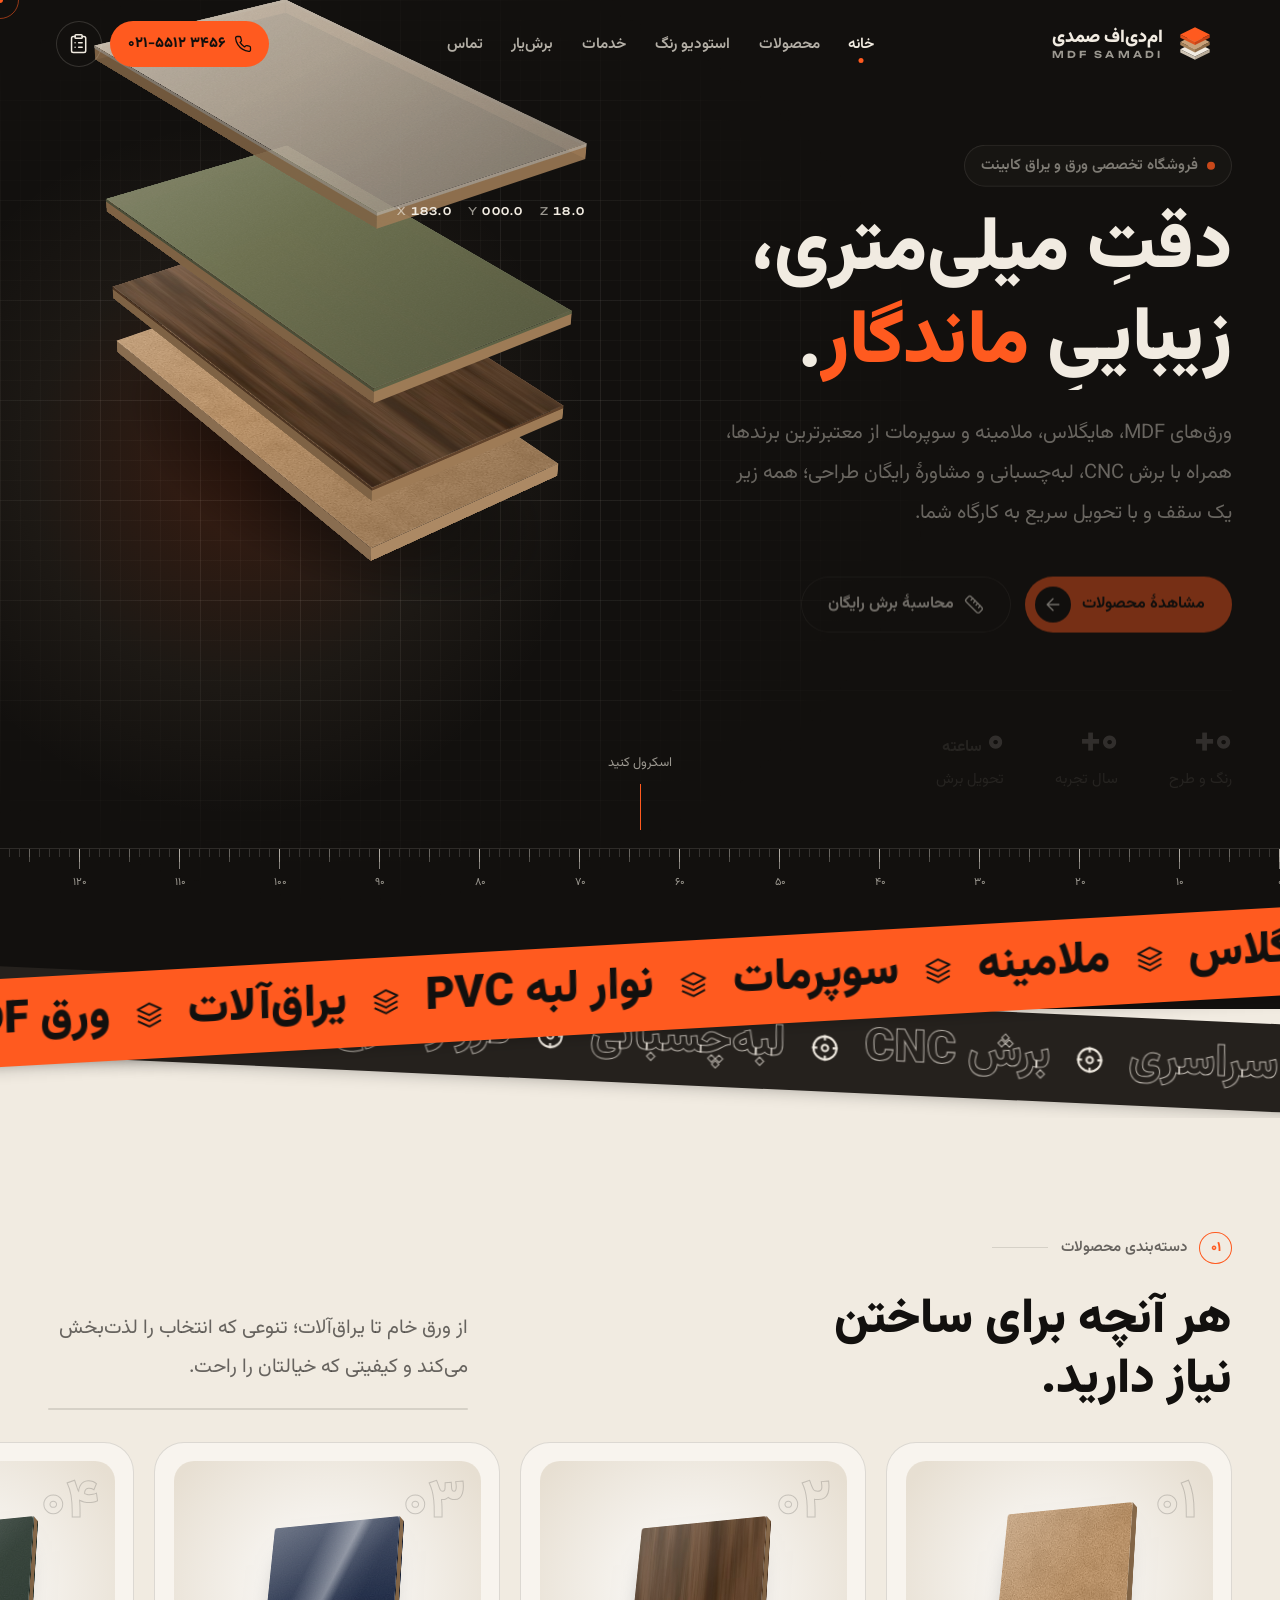
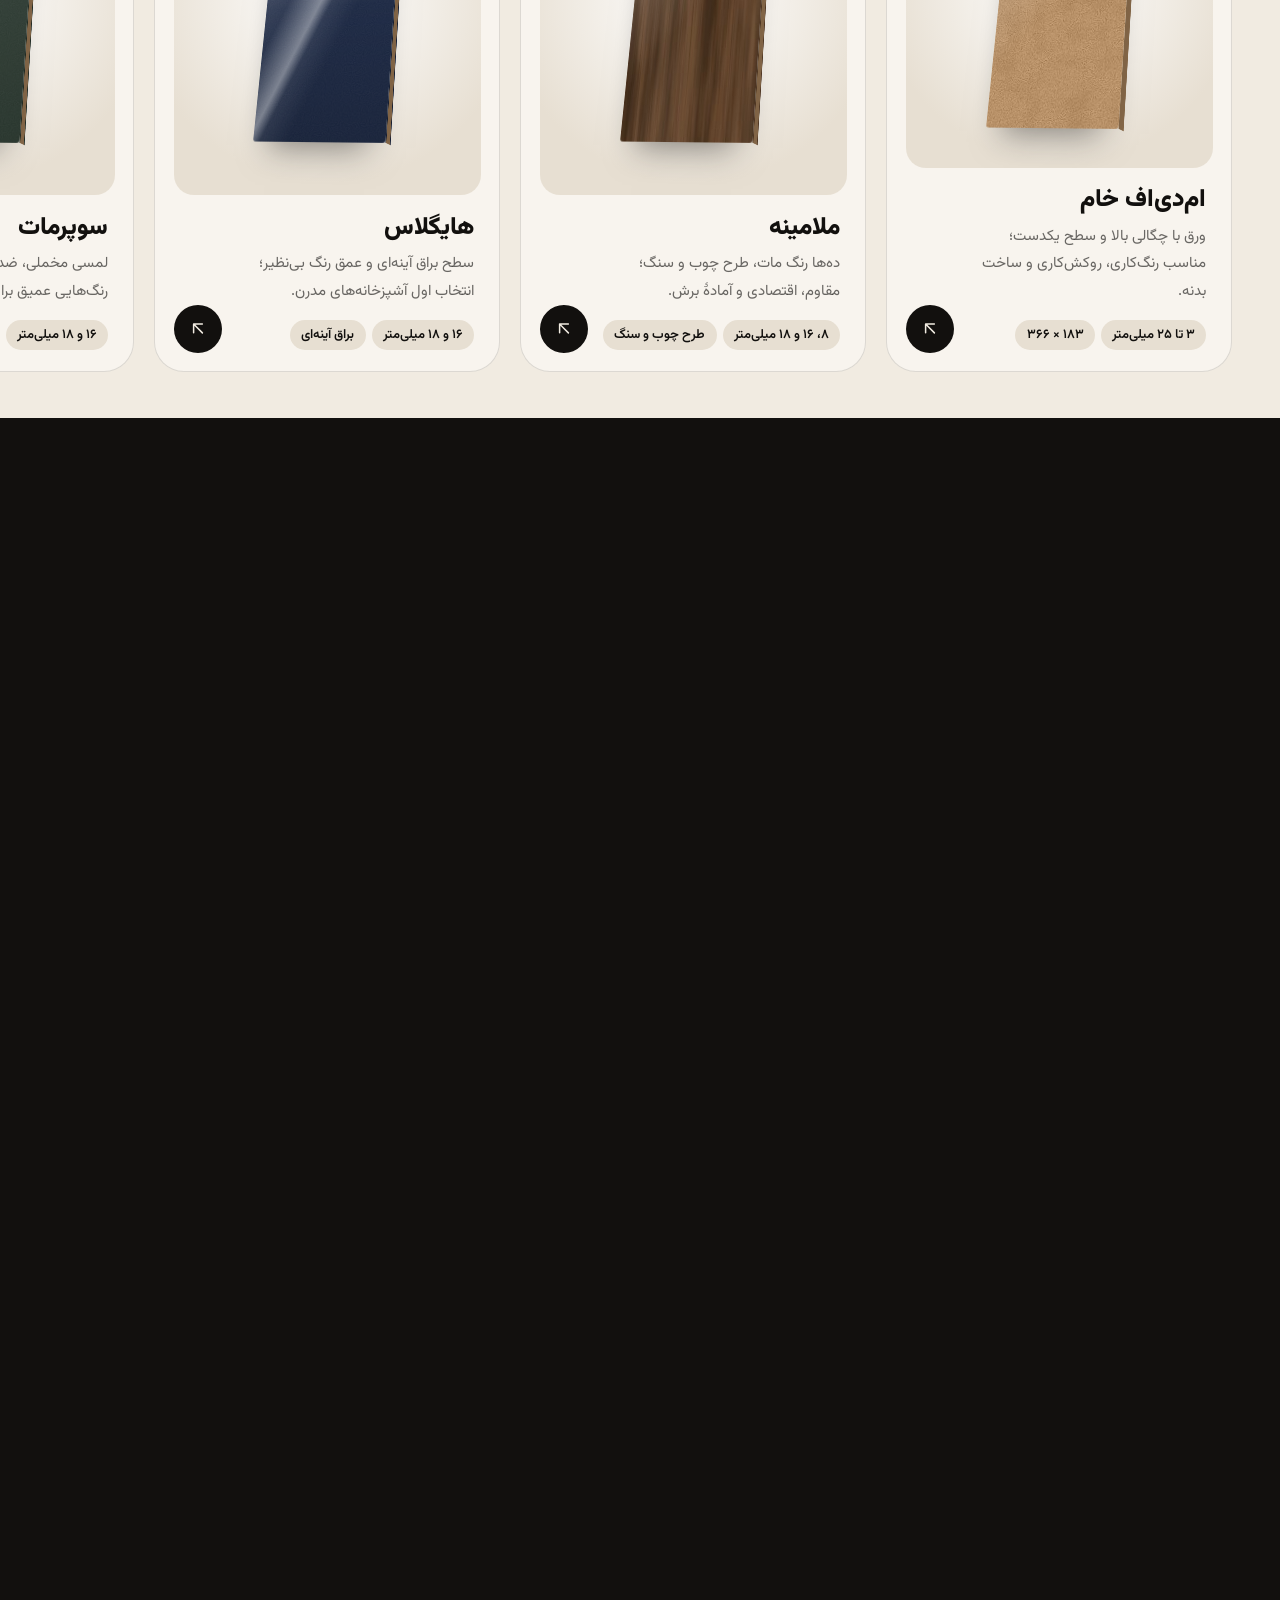
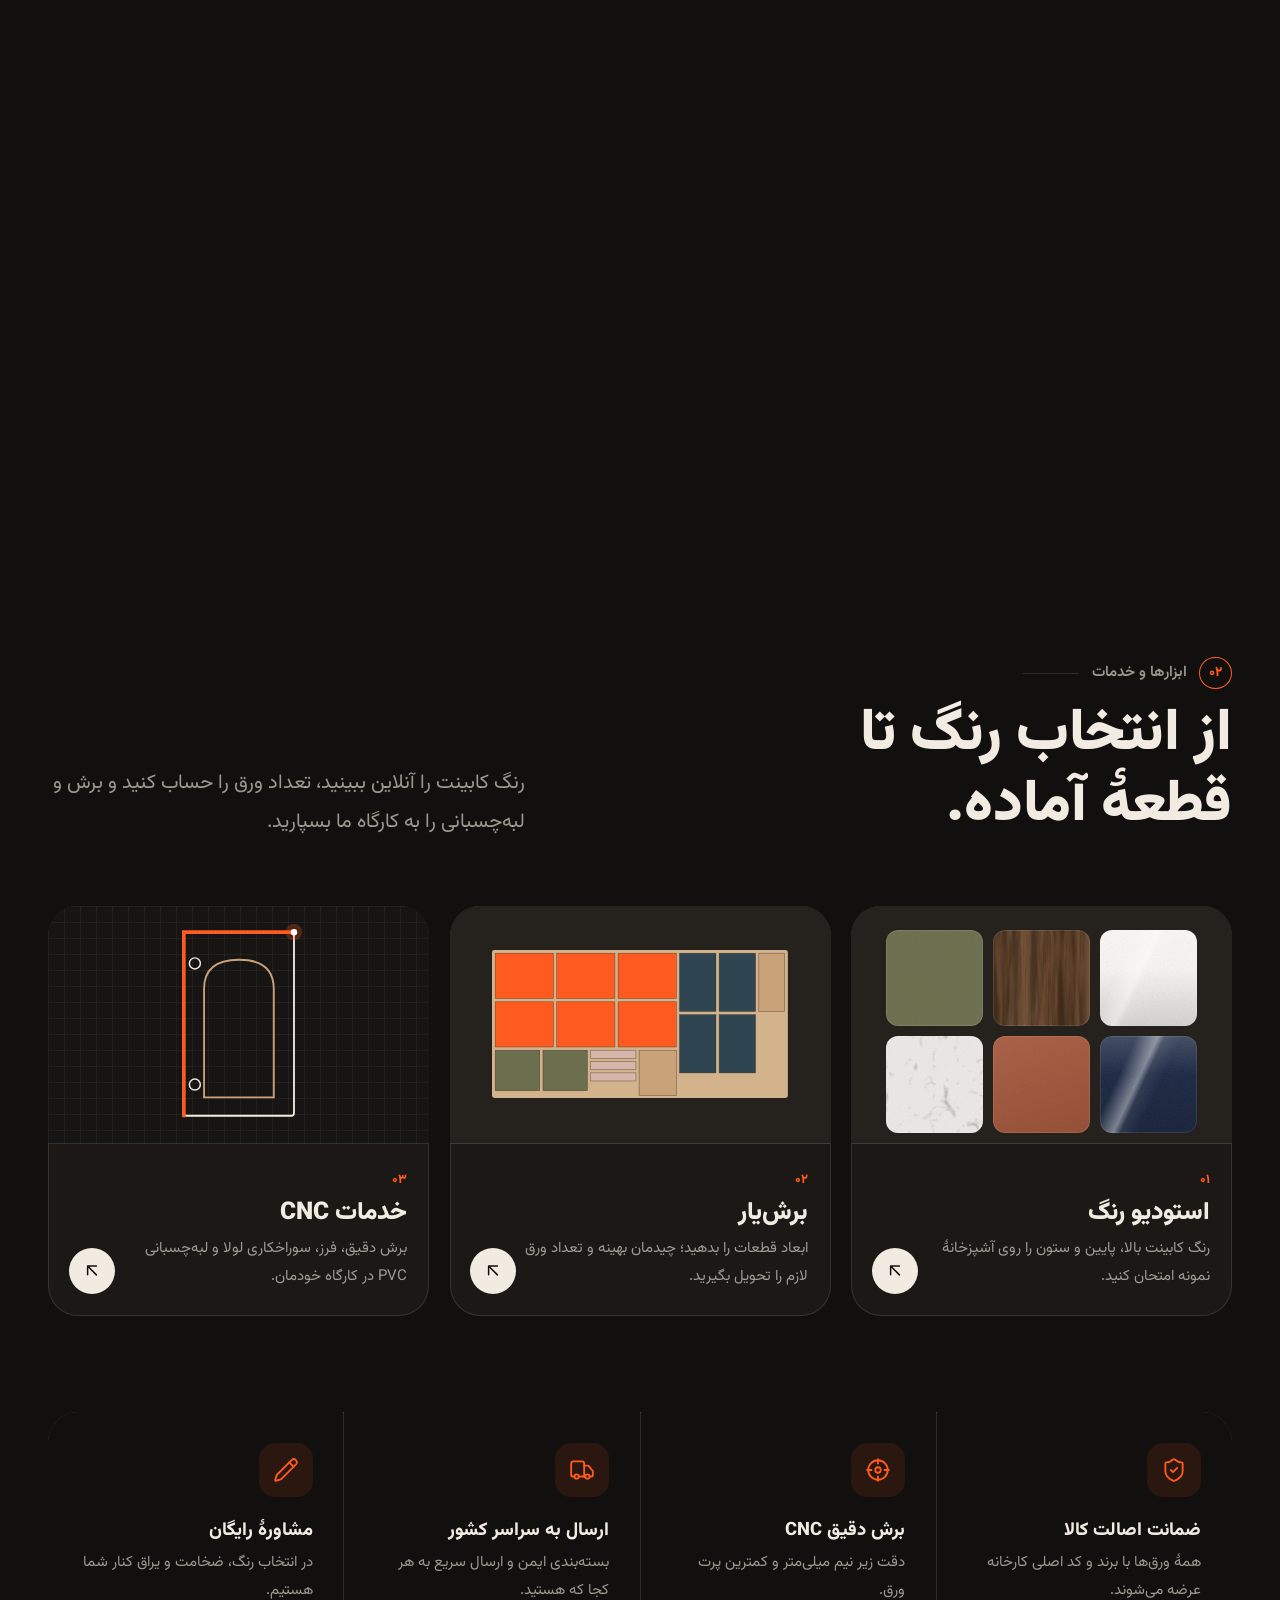
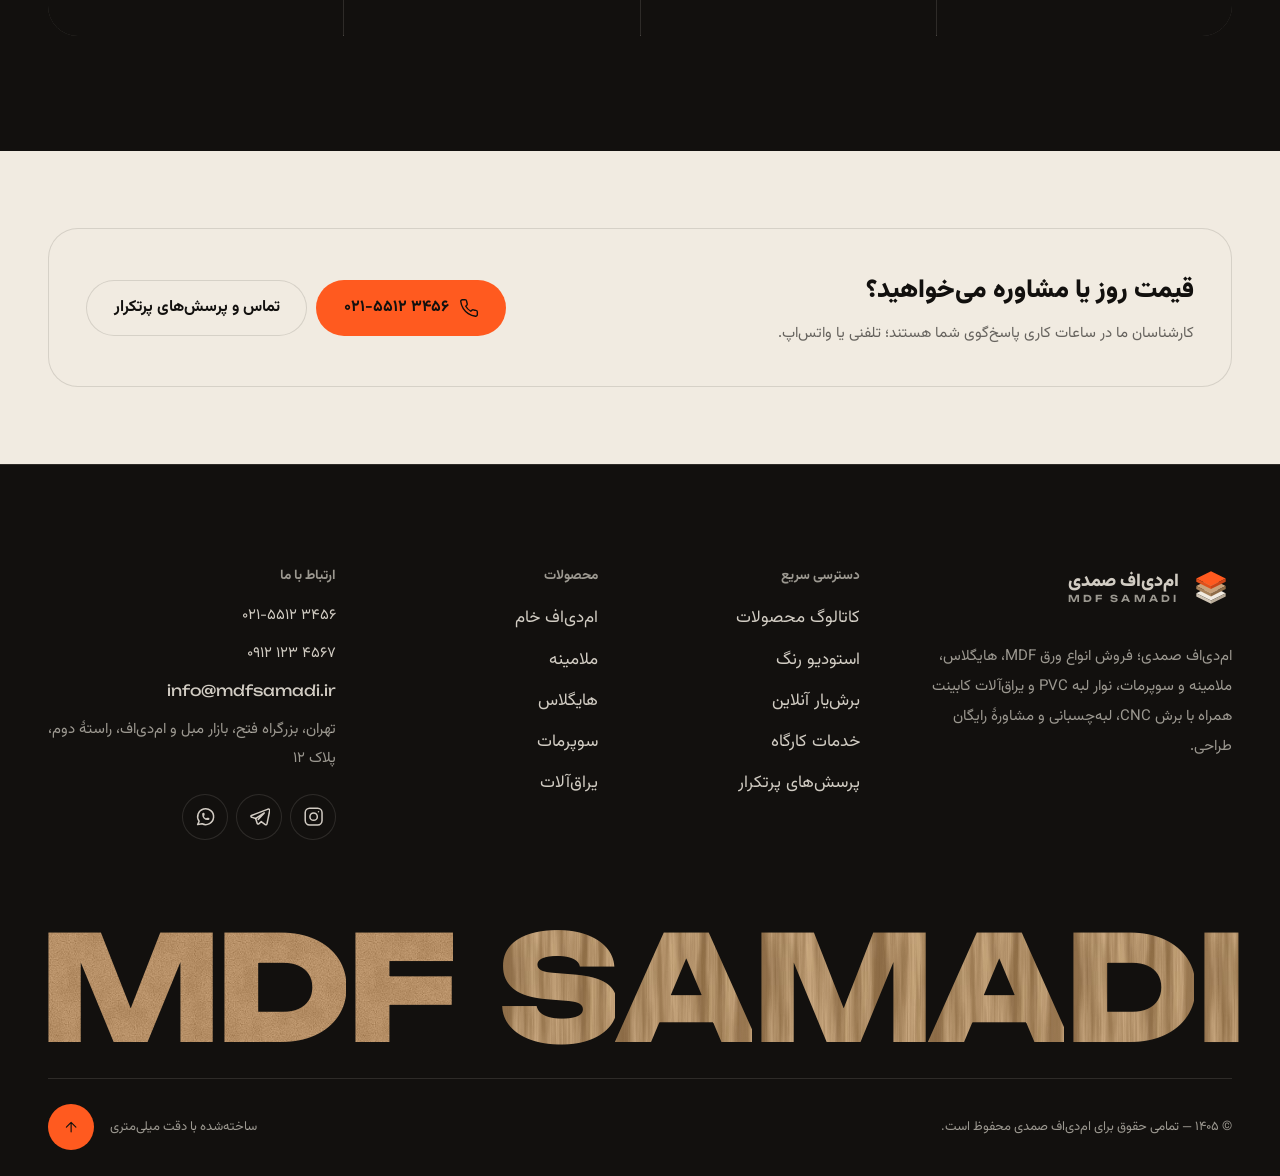
==== commit b4d1d3aa: "Deploy 490299a" ====
--- a/index.html
+++ b/index.html
@@ -28,10 +28,10 @@
       "geo": { "@type": "GeoCoordinates", "latitude": 35.6762, "longitude": 51.3017 }
     }
   </script>
-  <script type="module" crossorigin src="./assets/index-BE7DBvLr.js"></script>
-  <link rel="modulepreload" crossorigin href="./assets/common-C6cL1bQ_.js">
-  <link rel="stylesheet" crossorigin href="./assets/common-DgY6iSA4.css">
-  <link rel="stylesheet" crossorigin href="./assets/index-BaSPteDl.css">
+  <script type="module" crossorigin src="./assets/index-DOqg_LOS.js"></script>
+  <link rel="modulepreload" crossorigin href="./assets/common-CrWRwDEf.js">
+  <link rel="stylesheet" crossorigin href="./assets/common-CiCb-Ah-.css">
+  <link rel="stylesheet" crossorigin href="./assets/index-D-7Suqsn.css">
   <link rel="stylesheet" crossorigin href="./assets/process-BnuijwSn.css">
 </head>
 <body data-page="home">
@@ -69,6 +69,8 @@
   <symbol id="i-edge" viewBox="0 0 24 24"><rect x="3" y="5" width="18" height="14" rx="2"/><path d="M3 9.5h18" stroke-width="3"/></symbol>
   <symbol id="i-sheet" viewBox="0 0 24 24"><path d="M12 3 21 7.5 12 12 3 7.5Z"/><path d="m3 12 9 4.5 9-4.5"/><path d="m3 16.5 9 4.5 9-4.5"/></symbol>
   <symbol id="i-info" viewBox="0 0 24 24"><circle cx="12" cy="12" r="10"/><path d="M12 16v-4M12 8h.01"/></symbol>
+  <symbol id="i-chevron" viewBox="0 0 24 24"><path d="m6 9 6 6 6-6"/></symbol>
+  <symbol id="i-sort" viewBox="0 0 24 24"><path d="m3 16 4 4 4-4M7 20V4M21 8l-4-4-4 4M17 4v16"/></symbol>
   <symbol id="i-rotate" viewBox="0 0 24 24"><path d="M21 12a9 9 0 1 1-9-9c2.52 0 4.93 1 6.74 2.74L21 8"/><path d="M21 3v5h-5"/></symbol>
 </svg>
 
@@ -143,19 +145,36 @@
 </header>
 
 <div class="mobile-menu" id="mobile-menu" data-mobile-menu inert>
-  <nav class="mm-nav" aria-label="منوی موبایل">
-    <ul>
-      <li><a href="./"><span class="mm-i">۰۱</span>خانه</a></li>
-      <li><a href="./products.html"><span class="mm-i">۰۲</span>محصولات</a></li>
-      <li><a href="./studio.html"><span class="mm-i">۰۳</span>استودیو رنگ</a></li>
-      <li><a href="./services.html"><span class="mm-i">۰۴</span>خدمات</a></li>
-      <li><a href="./planner.html"><span class="mm-i">۰۵</span>برش‌یار</a></li>
-      <li><a href="./contact.html"><span class="mm-i">۰۶</span>تماس</a></li>
-    </ul>
-  </nav>
-  <div class="mm-foot">
-    <a href="tel:+982155123456" dir="ltr">۰۲۱-۵۵۱۲ ۳۴۵۶</a>
-    <span>شنبه تا چهارشنبه ۸ تا ۱۹ — پنج‌شنبه ۸ تا ۱۴</span>
+  <div class="mm-inner">
+    <p class="mm-label">منوی سایت</p>
+    <nav class="mm-nav" aria-label="منوی موبایل">
+      <ul>
+        <li><a class="mm-link" href="./" data-nav="home"><span class="mm-i">۰۱</span><span class="mm-text"><b>خانه</b><small>صفحهٔ اصلی فروشگاه</small></span><svg class="icon mm-go" aria-hidden="true"><use href="#i-arrow"/></svg></a></li>
+        <li><a class="mm-link" href="./products.html" data-nav="products"><span class="mm-i">۰۲</span><span class="mm-text"><b>محصولات</b><small>ورق، روکش، نوار لبه و یراق</small></span><svg class="icon mm-go" aria-hidden="true"><use href="#i-arrow"/></svg></a></li>
+        <li><a class="mm-link" href="./studio.html" data-nav="studio"><span class="mm-i">۰۳</span><span class="mm-text"><b>استودیو رنگ</b><small>رنگ کابینتتان را امتحان کنید</small></span><svg class="icon mm-go" aria-hidden="true"><use href="#i-arrow"/></svg></a></li>
+        <li><a class="mm-link" href="./services.html" data-nav="services"><span class="mm-i">۰۴</span><span class="mm-text"><b>خدمات</b><small>برش CNC، فرز و لبه‌چسبانی</small></span><svg class="icon mm-go" aria-hidden="true"><use href="#i-arrow"/></svg></a></li>
+        <li><a class="mm-link" href="./planner.html" data-nav="planner"><span class="mm-i">۰۵</span><span class="mm-text"><b>برش‌یار</b><small>محاسبهٔ آنلاین تعداد ورق</small></span><svg class="icon mm-go" aria-hidden="true"><use href="#i-arrow"/></svg></a></li>
+        <li><a class="mm-link" href="./contact.html" data-nav="contact"><span class="mm-i">۰۶</span><span class="mm-text"><b>تماس</b><small>آدرس، ساعات کاری و پرسش‌ها</small></span><svg class="icon mm-go" aria-hidden="true"><use href="#i-arrow"/></svg></a></li>
+      </ul>
+    </nav>
+
+    <div class="mm-bottom">
+      <div class="mm-actions">
+        <a class="btn btn-primary" href="tel:+982155123456"><svg class="icon"><use href="#i-phone"/></svg><span>تماس تلفنی</span></a>
+        <a class="btn btn-ghost" href="https://wa.me/989121234567" target="_blank" rel="noopener"><svg class="icon"><use href="#i-whatsapp"/></svg><span>واتس‌اپ</span></a>
+      </div>
+      <div class="mm-meta">
+        <div class="mm-hours">
+          <svg class="icon" aria-hidden="true"><use href="#i-clock"/></svg>
+          <span>شنبه تا چهارشنبه ۸ تا ۱۹ — پنج‌شنبه ۸ تا ۱۴</span>
+        </div>
+        <span class="open-badge" data-menu-open hidden></span>
+        <div class="mm-socials">
+          <a class="icon-btn" href="https://instagram.com/mdf.samadi" target="_blank" rel="noopener" aria-label="اینستاگرام"><svg class="icon"><use href="#i-instagram"/></svg></a>
+          <a class="icon-btn" href="https://t.me/mdf_samadi" target="_blank" rel="noopener" aria-label="تلگرام"><svg class="icon"><use href="#i-telegram"/></svg></a>
+        </div>
+      </div>
+    </div>
   </div>
 </div>
 
--- a/assets/common-CiCb-Ah-.css
+++ b/assets/common-CiCb-Ah-.css
@@ -0,0 +1 @@
+@font-face{font-family:Vazirmatn Variable;font-style:normal;font-display:swap;font-weight:100 900;src:url(./vazirmatn-arabic-wght-normal-Cafbb7Zc.woff2)format("woff2-variations");unicode-range:U+6??,U+750-77F,U+870-88E,U+890-891,U+897-8E1,U+8E3-8FF,U+200C-200E,U+2010-2011,U+204F,U+2E41,U+FB50-FDFF,U+FE70-FE74,U+FE76-FEFC,U+102E0-102FB,U+10E60-10E7E,U+10EC2-10EC4,U+10EFC-10EFF,U+1EE00-1EE03,U+1EE05-1EE1F,U+1EE21-1EE22,U+1EE24,U+1EE27,U+1EE29-1EE32,U+1EE34-1EE37,U+1EE39,U+1EE3B,U+1EE42,U+1EE47,U+1EE49,U+1EE4B,U+1EE4D-1EE4F,U+1EE51-1EE52,U+1EE54,U+1EE57,U+1EE59,U+1EE5B,U+1EE5D,U+1EE5F,U+1EE61-1EE62,U+1EE64,U+1EE67-1EE6A,U+1EE6C-1EE72,U+1EE74-1EE77,U+1EE79-1EE7C,U+1EE7E,U+1EE80-1EE89,U+1EE8B-1EE9B,U+1EEA1-1EEA3,U+1EEA5-1EEA9,U+1EEAB-1EEBB,U+1EEF0-1EEF1}@font-face{font-family:Vazirmatn Variable;font-style:normal;font-display:swap;font-weight:100 900;src:url(./vazirmatn-latin-ext-wght-normal-tDTa1Fj6.woff2)format("woff2-variations");unicode-range:U+100-2BA,U+2BD-2C5,U+2C7-2CC,U+2CE-2D7,U+2DD-2FF,U+304,U+308,U+329,U+1D00-1DBF,U+1E00-1E9F,U+1EF2-1EFF,U+2020,U+20A0-20AB,U+20AD-20C0,U+2113,U+2C60-2C7F,U+A720-A7FF}@font-face{font-family:Vazirmatn Variable;font-style:normal;font-display:swap;font-weight:100 900;src:url(./vazirmatn-latin-wght-normal-BFexNX-K.woff2)format("woff2-variations");unicode-range:U+??,U+131,U+152-153,U+2BB-2BC,U+2C6,U+2DA,U+2DC,U+304,U+308,U+329,U+2000-206F,U+20AC,U+2122,U+2191,U+2193,U+2212,U+2215,U+FEFF,U+FFFD}@font-face{font-family:Unbounded Variable;font-style:normal;font-display:swap;font-weight:200 900;src:url([data-uri])format("woff2-variations");unicode-range:U+460-52F,U+1C80-1C8A,U+20B4,U+2DE0-2DFF,U+A640-A69F,U+FE2E-FE2F}@font-face{font-family:Unbounded Variable;font-style:normal;font-display:swap;font-weight:200 900;src:url(./unbounded-cyrillic-wght-normal-C627f1f8.woff2)format("woff2-variations");unicode-range:U+301,U+400-45F,U+490-491,U+4B0-4B1,U+2116}@font-face{font-family:Unbounded Variable;font-style:normal;font-display:swap;font-weight:200 900;src:url(./unbounded-vietnamese-wght-normal-rat7GD3o.woff2)format("woff2-variations");unicode-range:U+102-103,U+110-111,U+128-129,U+168-169,U+1A0-1A1,U+1AF-1B0,U+300-301,U+303-304,U+308-309,U+323,U+329,U+1EA0-1EF9,U+20AB}@font-face{font-family:Unbounded Variable;font-style:normal;font-display:swap;font-weight:200 900;src:url(./unbounded-latin-ext-wght-normal-D6H-S6MW.woff2)format("woff2-variations");unicode-range:U+100-2BA,U+2BD-2C5,U+2C7-2CC,U+2CE-2D7,U+2DD-2FF,U+304,U+308,U+329,U+1D00-1DBF,U+1E00-1E9F,U+1EF2-1EFF,U+2020,U+20A0-20AB,U+20AD-20C0,U+2113,U+2C60-2C7F,U+A720-A7FF}@font-face{font-family:Unbounded Variable;font-style:normal;font-display:swap;font-weight:200 900;src:url(./unbounded-latin-wght-normal-D5afBTBx.woff2)format("woff2-variations");unicode-range:U+??,U+131,U+152-153,U+2BB-2BC,U+2C6,U+2DA,U+2DC,U+304,U+308,U+329,U+2000-206F,U+20AC,U+2122,U+2191,U+2193,U+2212,U+2215,U+FEFF,U+FFFD}:root{--ink:#12100e;--ink-2:#1b1815;--ink-3:#25211d;--ink-4:#342f29;--paper:#f1ebe1;--paper-2:#e7dfd2;--paper-3:#d8cdbc;--mdf:#c9a27a;--mdf-2:#a8835b;--mdf-3:#7d5f40;--core:#b48c62;--laser:#ff5a1f;--laser-2:#ff8a4c;--laser-glow:#ff5a1f73;--ok:#46c98a;--danger:#e5484d;--mute-dark:#f1ebe19e;--mute-light:#12100e9e;--line-dark:#f1ebe11f;--line-light:#12100e1f;--ff:"Vazirmatn Variable", Vazirmatn, Tahoma, sans-serif;--ff-latin:"Unbounded Variable", "Vazirmatn Variable", sans-serif;--fs-xs:.8125rem;--fs-sm:.9375rem;--fs-base:1.0625rem;--fs-lg:clamp(1.07rem, 1rem + .35vw, 1.25rem);--fs-h3:clamp(1.2rem, 1.05rem + .6vw, 1.55rem);--fs-h2:clamp(2rem, 1.25rem + 3vw, 4.1rem);--fs-h1:clamp(2.5rem, 1.1rem + 4.5vw, 6.2rem);--container:1320px;--gutter:clamp(16px, 4vw, 48px);--header-h:84px;--radius-sm:12px;--radius:20px;--radius-lg:30px;--ease-out:cubic-bezier(.16, 1, .3, 1);--ease-in-out:cubic-bezier(.65, 0, .35, 1)}.theme-dark{--bg:var(--ink);--bg-2:var(--ink-2);--fg:var(--paper);--mute:var(--mute-dark);--line:var(--line-dark);--card:var(--ink-2);--card-2:var(--ink-3);background:var(--bg);color:var(--fg)}.theme-light{--bg:var(--paper);--bg-2:var(--paper-2);--fg:var(--ink);--mute:var(--mute-light);--line:var(--line-light);--card:#f8f4ee;--card-2:var(--paper-2);background:var(--bg);color:var(--fg)}*,:before,:after{box-sizing:border-box}html{-webkit-text-size-adjust:100%;-moz-text-size-adjust:100%;text-size-adjust:100%;scroll-padding-top:calc(var(--header-h) + 12px);overflow-x:clip}body{--bg:var(--ink);--fg:var(--paper);--mute:var(--mute-dark);--line:var(--line-dark);min-height:100vh;font-family:var(--ff);font-size:var(--fs-base);background:var(--ink);color:var(--paper);-webkit-font-smoothing:antialiased;-moz-osx-font-smoothing:grayscale;margin:0;line-height:1.9;overflow-x:clip}img,svg,video,canvas{max-width:100%;display:block}h1,h2,h3,h4{margin:0;font-weight:800;line-height:1.3}p,ul,ol,dl,dd,figure,fieldset{margin:0}ul,ol{padding:0;list-style:none}fieldset{border:0;min-width:0;padding:0}legend{padding:0}a{color:inherit;text-decoration:none}button{font:inherit;color:inherit;cursor:pointer;background:0 0;border:0;padding:0}input,select,textarea{font:inherit;color:inherit}small{font-size:.82em}[hidden]{display:none!important}:focus-visible{outline:2px solid var(--laser);outline-offset:3px}::selection{background:var(--laser);color:var(--ink)}html.scroll-locked,html.scroll-locked body{overflow:hidden}.container{width:min(100% - 2 * var(--gutter), var(--container));margin-inline-start:auto;margin-inline-end:auto}.latin{font-family:var(--ff-latin);direction:ltr;unicode-bidi:isolate}.visually-hidden{clip:rect(0 0 0 0);white-space:nowrap;border:0;width:1px;height:1px;margin:-1px;padding:0;overflow:hidden;position:absolute!important}.skip-link{z-index:10000;background:var(--laser);color:var(--ink);transition:transform .3s var(--ease-out);border-radius:999px;padding:.6rem 1.1rem;font-weight:700;position:fixed;top:12px;right:12px;transform:translateY(-200%)}.skip-link:focus{transform:none}.icon{fill:none;stroke:currentColor;stroke-width:1.7px;stroke-linecap:round;stroke-linejoin:round;flex-shrink:0;width:1.25em;height:1.25em}.w{vertical-align:top;margin:-.08em -.02em -.16em;padding:.08em .02em .16em;display:inline-block;overflow:hidden}.w-inner{display:inline-block}@media (prefers-reduced-motion:reduce){*,:before,:after{scroll-behavior:auto!important;transition-duration:.001ms!important;animation-duration:.001ms!important;animation-iteration-count:1!important}}.btn{--btn-bg:transparent;--btn-fg:var(--fg);--btn-fill:var(--fg);--btn-fill-fg:var(--bg);isolation:isolate;background:var(--btn-bg);min-height:56px;color:var(--btn-fg);white-space:nowrap;transition:color .45s var(--ease-out), box-shadow .45s var(--ease-out);-webkit-tap-highlight-color:transparent;border-radius:999px;justify-content:center;align-items:center;gap:.65rem;padding:0 1.7rem;font-size:1rem;font-weight:700;line-height:1;display:inline-flex;position:relative;overflow:hidden}.btn:before{content:"";z-index:-1;border-radius:inherit;background:var(--btn-fill);clip-path:circle(0% at var(--hx,50%) var(--hy,120%));transition:clip-path .6s var(--ease-out);position:absolute;top:0;bottom:0;left:0;right:0}.btn:hover:before{clip-path:circle(150% at var(--hx,50%) var(--hy,120%))}.btn:focus-visible:before{clip-path:circle(150% at var(--hx,50%) var(--hy,120%))}.btn:hover{color:var(--btn-fill-fg)}.btn:focus-visible{color:var(--btn-fill-fg)}.btn:active{transform:scale(.98)}.btn-primary{--btn-bg:var(--laser);--btn-fg:var(--ink);--btn-fill:var(--paper);--btn-fill-fg:var(--ink)}.theme-light .btn-primary{--btn-fill:var(--ink);--btn-fill-fg:var(--paper)}.btn-dark{--btn-bg:var(--ink);--btn-fg:var(--paper);--btn-fill:var(--laser);--btn-fill-fg:var(--ink)}.btn-ghost{box-shadow:inset 0 0 0 1px var(--line)}.btn-ghost:hover{box-shadow:inset 0 0 0 1px #0000}.btn-sm{gap:.5rem;min-height:44px;padding:0 1.15rem;font-size:.92rem}.btn-block{width:100%}.btn-icon{background:var(--ink);width:36px;height:36px;color:var(--paper);border-radius:50%;place-items:center;margin-inline-end:-1.05rem;display:grid;overflow:hidden}.btn:hover .btn-icon .icon{animation:arrow-through .7s var(--ease-out)}@keyframes arrow-through{0%{transform:translate(0)}45%{transform:translate(-160%)}46%{transform:translate(160%)}to{transform:translate(0)}}.btn[disabled]{opacity:.45;pointer-events:none}@media (max-width:560px){.btn{white-space:normal;text-align:center;padding-block-start:.5rem;padding-block-end:.5rem;line-height:1.5}.pr-actions .btn,.drawer-actions .btn-primary{flex:100%}}.icon-btn{width:46px;height:46px;box-shadow:inset 0 0 0 1px var(--line);border-radius:50%;place-items:center;transition:background .35s,color .35s,box-shadow .35s;display:grid;position:relative}.icon-btn:hover{background:var(--fg);color:var(--bg);box-shadow:inset 0 0 0 1px var(--fg)}.link-arrow{color:var(--laser);font-weight:700;font-size:var(--fs-sm);align-items:center;gap:.35rem;margin-top:.35rem;display:inline-flex}.link-arrow .icon{width:1em;height:1em;transition:transform .4s var(--ease-out)}.link-arrow:hover .icon{transform:translate(-3px,-3px)}.open-badge{color:#5fe0a2;white-space:nowrap;background:#46c98a1f;border-radius:999px;align-items:center;gap:.4rem;padding:.1rem .65rem;font-weight:700;display:inline-flex}.open-badge:before{content:"";background:currentColor;border-radius:50%;width:6px;height:6px;animation:2s infinite pulse-ok}.open-badge.is-closed{color:#ff8b8f;background:#e5484d21}@keyframes pulse-ok{50%{opacity:.35}}.accent{color:var(--laser);font-style:normal;position:relative}.accent:after{content:"";transform-origin:100%;height:.07em;transform:scaleX(var(--u,1));background:currentColor;border-radius:1em;position:absolute;bottom:-.02em;left:0;right:0}.js .accent:after{transform:scaleX(var(--u,0))}.chips{flex-wrap:wrap;gap:.5rem;display:flex}.chip,.chip-radio span{height:40px;box-shadow:inset 0 0 0 1px var(--line);color:var(--mute);font-size:var(--fs-sm);white-space:nowrap;cursor:pointer;border-radius:999px;align-items:center;gap:.4rem;padding:0 1rem;font-weight:600;transition:color .3s,background .3s,box-shadow .3s;display:inline-flex}.chip:hover,.chip-radio:hover span{color:var(--fg);box-shadow:inset 0 0 0 1px var(--fg)}.chip[aria-pressed=true],.chip-radio input:checked+span{background:var(--fg);color:var(--bg);box-shadow:none}.chip-radio input{opacity:0;pointer-events:none;position:absolute}.chip-radio input:focus-visible+span{outline:2px solid var(--laser);outline-offset:2px}.chip .count{opacity:.55;font-size:.75rem}.section-head{gap:1.1rem;margin-bottom:clamp(2.5rem,5vw,4.5rem);display:grid}.section-head--split{grid-template-columns:minmax(0,1.35fr) minmax(0,1fr);align-items:end;gap:1.1rem clamp(2rem,5vw,5rem)}.sh-index{color:var(--mute);font-size:var(--fs-sm);align-items:center;gap:.8rem;font-weight:600;display:flex}.sh-index:after{content:"";background:var(--line);width:56px;height:1px}.sh-num{min-width:2.4em;height:2.4em;box-shadow:inset 0 0 0 1px var(--laser);color:var(--laser);border-radius:50%;place-items:center;font-size:.85rem;font-weight:800;display:grid}.sh-title{font-size:var(--fs-h2);max-width:15ch;margin-top:.6rem;font-weight:900;line-height:1.22}.sh-lead{max-width:50ch;color:var(--mute);font-size:var(--fs-lg);line-height:1.95}@media (max-width:960px){.section-head--split{grid-template-columns:1fr}}.field{align-content:start;gap:.45rem;display:grid}.field>label,.field>legend{font-size:var(--fs-sm);color:var(--mute);margin-bottom:.1rem;font-weight:600}.input{border-radius:var(--radius-sm);border:1px solid var(--line);background:var(--card);width:100%;min-height:52px;color:var(--fg);padding:.7rem 1rem;transition:border-color .3s,box-shadow .3s,background .3s}.input::placeholder{color:var(--mute);opacity:.65}.input:hover{border-color:color-mix(in srgb, var(--fg) 30%, transparent)}.input:focus{border-color:var(--laser);outline:none;box-shadow:0 0 0 4px #ff5a1f29}.input[aria-invalid=true]{border-color:var(--danger);box-shadow:0 0 0 4px #e5484d1f}.input-sm{min-height:44px;font-size:var(--fs-sm);padding-block-start:.4rem;padding-block-end:.4rem}select.input{-webkit-appearance:none;appearance:none;cursor:pointer;background-image:url("data:image/svg+xml,%3Csvg xmlns='http://www.w3.org/2000/svg' viewBox='0 0 24 24' fill='none' stroke='%23888' stroke-width='2' stroke-linecap='round'%3E%3Cpath d='m6 9 6 6 6-6'/%3E%3C/svg%3E");background-position:.9rem;background-repeat:no-repeat;background-size:18px;padding-left:2.6rem}textarea.input{resize:vertical;min-height:120px;line-height:1.8}.field-error{min-height:1.2em;font-size:var(--fs-xs);color:var(--danger)}.form-row{grid-template-columns:1fr 1fr;gap:.8rem;display:grid}.switch{font-size:var(--fs-sm);cursor:pointer;-webkit-user-select:none;user-select:none;align-items:center;gap:.75rem;font-weight:600;display:flex}.switch small{color:var(--mute);font-weight:400}.switch input{opacity:0;pointer-events:none;position:absolute}.switch-ui{background:var(--paper-3);border-radius:999px;flex:none;width:48px;height:28px;transition:background .35s;position:relative}.switch-ui:after{content:"";width:22px;height:22px;transition:transform .45s var(--ease-out);background:#fff;border-radius:50%;position:absolute;top:3px;right:3px;box-shadow:0 2px 6px #0003}.switch input:checked+.switch-ui{background:var(--laser)}.switch input:checked+.switch-ui:after{transform:translate(-20px)}.switch input:focus-visible+.switch-ui{outline:2px solid var(--laser);outline-offset:3px}.qty{box-shadow:inset 0 0 0 1px var(--line);border-radius:999px;align-items:center;gap:.25rem;padding:4px;display:inline-flex}.qty-btn{border-radius:50%;place-items:center;width:34px;height:34px;transition:background .3s,color .3s;display:grid}.qty-btn:hover{background:var(--fg);color:var(--bg)}.qty-btn .icon{width:16px;height:16px}.qty output{text-align:center;min-width:2ch;font-weight:800}.qty-unit{font-size:var(--fs-xs);color:var(--mute);padding-inline-start:.2rem;padding-inline-end:.6rem}.dd{min-width:0;position:relative}.dd-btn{width:100%;height:52px;color:var(--ink);box-shadow:inset 0 0 0 1px var(--line-light);text-align:start;-webkit-tap-highlight-color:transparent;background:#fff;border-radius:16px;align-items:center;gap:.6rem;padding-inline-start:.5rem;padding-inline-end:.85rem;transition:box-shadow .3s,background .3s;display:flex}.dd-btn:hover{box-shadow:inset 0 0 0 1px #12100e4d}.dd-btn[aria-expanded=true]{box-shadow:inset 0 0 0 1.5px var(--ink)}.dd.is-set .dd-btn{box-shadow:inset 0 0 0 1.5px var(--laser);background:#fff6f0}.dd-ico{background:var(--paper-2);border-radius:11px;flex:0 0 36px;place-items:center;height:36px;transition:background .3s;display:grid}.dd.is-set .dd-ico{background:var(--laser)}.dd-ico .icon{width:18px;height:18px}.dd-text{flex:1;min-width:0;line-height:1.35;display:grid}.dd-text small{color:var(--mute-light);font-size:.7rem;font-weight:600}.dd-text b{white-space:nowrap;text-overflow:ellipsis;font-size:.9rem;font-weight:800;overflow:hidden}.dd-chev{color:var(--mute-light);transition:transform .4s var(--ease-out);display:grid}.dd-chev .icon{width:18px;height:18px}.dd-btn[aria-expanded=true] .dd-chev{transform:rotate(180deg)}.dd-backdrop{z-index:2090;background:#0a090880;position:fixed;top:0;bottom:0;left:0;right:0}.dd-panel{--fg:var(--ink);--mute:var(--mute-light);--line:var(--line-light);z-index:2100;color:var(--ink);overscroll-behavior:contain;background:#fff;border-radius:20px;padding:.45rem;position:fixed;overflow-y:auto;box-shadow:0 24px 48px -18px #12100e66,0 0 0 1px #12100e12}.dd-sheet-head{display:none}.dd-list{gap:2px;display:grid}.dd-opt{cursor:pointer;border-radius:13px;align-items:center;gap:.7rem;padding:.6rem .7rem;font-size:.95rem;font-weight:600;transition:background .2s,color .2s;display:flex}.dd-opt:hover{background:var(--paper);outline:none}.dd-opt:focus-visible{background:var(--paper);outline:none}.dd-opt:focus-visible{box-shadow:inset 0 0 0 2px var(--laser)}.dd-opt[aria-selected=true]{background:var(--ink);color:var(--paper)}.dd-opt-label{flex:1}.dd-swatch{border-radius:9px;flex:0 0 28px;height:28px;box-shadow:inset 0 0 0 1px #0000001f}.dd-opt-ico{background:var(--paper-2);height:28px;color:var(--ink);border-radius:9px;flex:0 0 28px;place-items:center;display:grid}.dd-opt-ico .icon{width:16px;height:16px}.dd-check{opacity:0;color:var(--laser);display:grid}.dd-check .icon{stroke-width:2.6px;width:18px;height:18px}.dd-opt[aria-selected=true] .dd-check{opacity:1}.dd-panel--grid .dd-list{grid-template-columns:repeat(4,1fr);gap:6px}.dd-panel--grid .dd-opt{text-align:center;background:var(--paper);justify-content:center;padding:.7rem .3rem;font-weight:800}.dd-panel--grid .dd-opt:first-child{grid-column:1/-1}.dd-panel--grid .dd-check{display:none}.dd-panel--grid .dd-opt-label{flex:0 auto}.dd-panel--grid .dd-opt[aria-selected=true]{background:var(--ink)}.dd-panel.is-sheet{width:auto;max-height:75vh;padding:.5rem 1rem max(1.1rem, env(safe-area-inset-bottom));border-radius:26px 26px 0 0;top:auto;bottom:0;left:0;right:0}.dd-panel.is-sheet .dd-sheet-head{justify-items:center;gap:.7rem;padding:.2rem 0 .9rem;display:grid}.dd-handle{background:var(--paper-3);border-radius:3px;width:42px;height:5px}.dd-sheet-head strong{font-size:1.05rem;font-weight:900}.dd-panel.is-sheet .dd-opt{padding:.85rem .9rem;font-size:1rem}.dd-panel.is-sheet.dd-panel--grid .dd-opt{padding:.9rem .3rem}.preloader{z-index:9900;animation:0s 7s forwards preloader-failsafe;position:fixed;top:0;bottom:0;left:0;right:0}@keyframes preloader-failsafe{to{visibility:hidden}}.pl-half{background:var(--ink);height:50%;position:absolute;left:0;right:0;overflow:hidden}.pl-top{top:0}.pl-bottom{bottom:0}.pl-inner{height:100vh;place-items:center;height:100dvh;display:grid;position:absolute;left:0;right:0}.pl-top .pl-inner{top:0}.pl-bottom .pl-inner{bottom:0}.pl-word{font-family:var(--ff-latin);letter-spacing:-.03em;white-space:nowrap;direction:ltr;font-size:clamp(2.4rem,10vw,9.5rem);font-weight:800;line-height:1;position:relative}.pl-outline{color:#0000;-webkit-text-stroke:1px #f1ebe138}.pl-fill{color:var(--paper);clip-path:inset(0 calc(100% - var(--pl,0) * 1%) 0 0);position:absolute;top:0;bottom:0;left:0;right:0}.pl-laser{height:2px;width:calc(var(--pl,0) * 1%);background:linear-gradient(to left, #ff5a1f4d, var(--laser));box-shadow:0 0 14px 2px var(--laser-glow);margin-top:-1px;position:absolute;top:50%;right:0}.pl-laser:after{content:"";width:12px;height:12px;box-shadow:0 0 18px 6px var(--laser), 0 0 40px 14px #ff5a1f59;background:#fff;border-radius:50%;margin-top:-6px;position:absolute;top:50%;left:-6px}.pl-meta{bottom:max(28px, env(safe-area-inset-bottom));left:var(--gutter);right:var(--gutter);color:var(--mute-dark);letter-spacing:.18em;justify-content:space-between;align-items:baseline;font-size:.72rem;display:flex;position:absolute}.pl-count{font-family:var(--ff);letter-spacing:0;color:var(--paper);font-size:clamp(1.4rem,3vw,2.2rem);font-weight:800}.cursor{display:none}html.has-cursor .cursor{display:block}html.has-cursor body,html.has-cursor a,html.has-cursor button,html.has-cursor [data-cursor],html.has-cursor label{cursor:none}.cursor-dot,.cursor-ring{z-index:9800;pointer-events:none;border-radius:50%;position:fixed;top:0;left:0}.cursor-dot{background:var(--laser);width:6px;height:6px;margin:-3px 0 0 -3px}.cursor-ring{width:38px;height:38px;transition:width .4s var(--ease-out), height .4s var(--ease-out), margin .4s var(--ease-out), background .4s, border-color .4s, opacity .3s;border:1px solid #ff5a1f8c;place-items:center;margin:-19px 0 0 -19px;display:grid}.cursor-ring span{color:var(--ink);opacity:0;transition:opacity .3s, transform .4s var(--ease-out);white-space:nowrap;font-size:.78rem;font-weight:800;transform:scale(.5)}.cursor.is-hover .cursor-ring{background:#ff5a1f1a;width:60px;height:60px;margin:-30px 0 0 -30px}.cursor.is-label .cursor-ring{background:var(--laser);border-color:#0000;width:88px;height:88px;margin:-44px 0 0 -44px}.cursor.is-label .cursor-ring span{opacity:1;transform:none}.cursor.is-label .cursor-dot,.cursor.is-text .cursor-dot,.cursor.is-text .cursor-ring,.cursor.is-hidden .cursor-ring,.cursor.is-hidden .cursor-dot{opacity:0}.toasts{bottom:max(24px, env(safe-area-inset-bottom));z-index:9500;pointer-events:none;justify-items:center;gap:.5rem;width:max-content;max-width:calc(100vw - 32px);display:grid;position:fixed;left:50%;transform:translate(-50%)}.toast{background:var(--paper);color:var(--ink);font-size:var(--fs-sm);border-radius:999px;align-items:center;gap:.6rem;padding:.75rem 1.25rem;font-weight:700;display:flex;box-shadow:0 24px 48px -16px #0000008c,0 0 0 1px #12100e0f}.toast .icon{background:var(--laser);width:22px;height:22px;color:var(--ink);stroke-width:2.6px;border-radius:50%;padding:4px}.drawer{z-index:2000;position:fixed;top:0;bottom:0;left:0;right:0}.drawer-backdrop{-webkit-backdrop-filter:blur(4px);backdrop-filter:blur(4px);background:#0a090899;position:absolute;top:0;bottom:0;left:0;right:0}.drawer-panel{border-radius:var(--radius-lg);outline:none;flex-direction:column;width:min(460px,100% - 20px);display:flex;position:absolute;top:10px;bottom:10px;left:10px;overflow:hidden;box-shadow:0 20px 50px -16px #0000008c}.drawer-head{border-bottom:1px solid var(--line);justify-content:space-between;align-items:flex-start;gap:1rem;padding:1.5rem 1.5rem 1.2rem;display:flex}.drawer-head h2{font-size:1.45rem;font-weight:900}.drawer-head p{font-size:var(--fs-xs);color:var(--mute);margin-top:.3rem;line-height:1.8}.drawer-body{overscroll-behavior:contain;flex:1;padding:.75rem 1.5rem;overflow-y:auto}.inq-list{display:grid}.inq-item{border-bottom:1px solid var(--line);grid-template-columns:56px 1fr auto;align-items:center;gap:.9rem;padding:.9rem 0;display:grid}.inq-thumb{background:var(--paper-2);border-radius:12px;place-items:center;width:56px;height:56px;display:grid;overflow:hidden;box-shadow:inset 0 0 0 1px #00000014}.inq-thumb svg{width:80%}.inq-info strong{font-size:.95rem;line-height:1.5;display:block}.inq-info span{font-size:var(--fs-xs);color:var(--mute)}.inq-side{justify-items:end;gap:.35rem;display:grid}.inq-side .qty{padding:2px}.inq-side .qty-btn{width:28px;height:28px}.inq-remove{font-size:var(--fs-xs);color:var(--mute);align-items:center;gap:.25rem;display:inline-flex}.inq-remove:hover{color:var(--danger)}.inq-remove .icon{width:14px;height:14px}.inq-empty{text-align:center;justify-items:center;gap:.6rem;padding:3rem 1rem;display:grid}.inq-empty p{color:var(--mute);font-size:var(--fs-sm);max-width:30ch;margin-bottom:.8rem}.inq-empty-art{width:90px;height:80px;margin-bottom:.8rem;position:relative}.inq-empty-art i{background:var(--mdf);width:70px;height:36px;box-shadow:0 6px 0 var(--mdf-3);border-radius:6px;margin-left:-35px;position:absolute;left:50%;transform:rotateX(60deg)rotate(-45deg)}.inq-empty-art i:first-child{background:var(--paper-3);top:40px;box-shadow:0 6px #b8ab98}.inq-empty-art i:nth-child(2){top:22px}.inq-empty-art i:nth-child(3){background:var(--laser);animation:hover-sheet 2.6s var(--ease-in-out) infinite;top:4px;box-shadow:0 6px #c94417}@keyframes hover-sheet{50%{transform:translateY(-8px)rotateX(60deg)rotate(-45deg)}}.drawer-foot{border-top:1px solid var(--line);background:var(--bg-2);gap:.9rem;padding:1.2rem 1.5rem 1.5rem;display:grid}.drawer-foot .input{min-height:46px}.drawer-actions{gap:.6rem;display:flex}.drawer-actions .btn-primary{flex:1}.scroll-progress{z-index:1100;pointer-events:none;height:2px;position:fixed;top:0;left:0;right:0}.scroll-progress span{background:var(--laser);height:100%;box-shadow:0 0 10px var(--laser-glow);transform-origin:100%;will-change:transform;display:block;transform:scaleX(0)}.brand{flex-shrink:0;align-items:center;gap:.7rem;display:inline-flex}.brand-mark{width:42px;height:42px;overflow:visible}.brand-mark .bm-top,.brand-mark .bm-mid{transition:transform .6s var(--ease-out)}.brand:hover .bm-top{transform:translateY(-4px)}.brand:hover .bm-mid{transform:translateY(-2px)}.brand-text{line-height:1.15;display:grid}.brand-fa{font-size:1.12rem;font-weight:900}.brand-en{letter-spacing:.32em;color:var(--mute-dark);text-align:right;font-size:.6rem;font-weight:600}.site-header{z-index:1000;pointer-events:none;transition:transform .7s var(--ease-out);padding-top:12px;position:fixed;top:0;left:0;right:0}.site-header.is-hidden{transform:translateY(-130%)}.header-inner{pointer-events:auto;height:64px;color:var(--paper);border-radius:999px;justify-content:space-between;align-items:center;gap:1.25rem;padding-inline-start:16px;padding-inline-end:8px;transition:background .5s,box-shadow .5s;display:flex}.site-header.is-scrolled .header-inner,html.menu-open .header-inner{background:#181512f0;box-shadow:inset 0 0 0 1px #f1ebe114,0 12px 24px -16px #0009}html.menu-open .header-inner{box-shadow:none;background:0 0}.main-nav ul{align-items:center;gap:.1rem;display:flex}.main-nav a{color:#f1ebe1b8;border-radius:999px;padding:.45rem .85rem;font-size:.95rem;font-weight:600;transition:color .3s,background .3s;display:block;position:relative}.main-nav a:hover{color:var(--paper);background:#f1ebe10f}.main-nav a[aria-current]{color:var(--paper)}.main-nav a:after{content:"";background:var(--laser);width:5px;height:5px;transition:transform .4s var(--ease-out);border-radius:50%;position:absolute;bottom:3px;right:50%;transform:translate(50%)scale(0)}.main-nav a[aria-current]:after{transform:translate(50%)scale(1)}.header-actions{align-items:center;gap:.5rem;display:flex}.header-actions .icon-btn{--line:#f1ebe129;--fg:var(--paper);--bg:var(--ink)}.header-call{background:var(--laser);height:46px;color:var(--ink);border-radius:999px;align-items:center;gap:.5rem;padding:0 1.1rem;font-size:.92rem;font-weight:800;transition:background .35s;display:inline-flex}.header-call:hover{background:var(--paper)}.header-call .icon{width:18px;height:18px}.badge{background:var(--laser);min-width:21px;height:21px;color:var(--ink);box-shadow:0 0 0 3px var(--ink);border-radius:999px;place-items:center;padding:0 5px;font-size:.72rem;font-weight:900;line-height:1;display:grid;position:absolute;top:-3px;left:-3px}.burger{border-radius:50%;width:46px;height:46px;display:none;position:relative;box-shadow:inset 0 0 0 1px #f1ebe129}.burger span{height:1.6px;transition:transform .5s var(--ease-out), top .5s var(--ease-out);background:currentColor;border-radius:2px;position:absolute;left:14px;right:14px}.burger span:first-child{top:19px}.burger span:nth-child(2){top:26px}.burger[aria-expanded=true] span:first-child{top:22.5px;transform:rotate(45deg)}.burger[aria-expanded=true] span:nth-child(2){top:22.5px;transform:rotate(-45deg)}.mobile-menu{--fg:var(--paper);--bg:var(--ink);--mute:var(--mute-dark);--line:var(--line-dark);z-index:990;overscroll-behavior:contain;background-color:var(--ink-2);color:var(--paper);clip-path:circle(0px at var(--mx,40px) var(--my,40px));visibility:hidden;background-image:radial-gradient(90% 45% at 50% 105%,#ff5a1f29,#0000 70%),linear-gradient(#f1ebe108 1px,#0000 1px),linear-gradient(90deg,#f1ebe108 1px,#0000 1px);background-size:auto,24px 24px,24px 24px;position:fixed;top:0;bottom:0;left:0;right:0;overflow-y:auto}.mobile-menu.is-open{visibility:visible}.mm-inner{width:min(100%,560px);min-height:100%;padding:calc(var(--header-h) + .6rem) var(--gutter) max(1.1rem, env(safe-area-inset-bottom));flex-direction:column;gap:1rem;margin-inline-start:auto;margin-inline-end:auto;display:flex}.mm-label{font-size:var(--fs-xs);color:var(--mute-dark);align-items:center;gap:.7rem;font-weight:700;display:flex}.mm-label:after{content:"";background:var(--line-dark);flex:1;height:1px}.mm-nav ul{display:grid}.mm-link{border-bottom:1px solid var(--line-dark);-webkit-tap-highlight-color:transparent;grid-template-columns:2.1rem 1fr auto;align-items:center;gap:.8rem;padding:.62rem .2rem;display:grid}.mm-i{width:2.1rem;height:2.1rem;color:var(--laser);border-radius:50%;place-items:center;font-size:.78rem;font-weight:800;transition:background .3s,color .3s;display:grid;box-shadow:inset 0 0 0 1px #ff5a1f73}.mm-text{gap:.1rem;min-width:0;display:grid}.mm-text b{font-size:clamp(1.12rem,.95rem + 1.3vw,1.35rem);font-weight:900;line-height:1.45}.mm-text small{color:var(--mute-dark);white-space:nowrap;text-overflow:ellipsis;font-size:.78rem;overflow:hidden}.mm-go{width:20px;height:20px;color:var(--mute-dark);transition:transform .4s var(--ease-out), color .3s}.mm-link:active .mm-go,.mm-link:hover .mm-go{color:var(--laser);transform:translate(-4px)}.mm-link[aria-current] .mm-i{background:var(--laser);color:var(--ink);box-shadow:none}.mm-link[aria-current] b{color:var(--laser)}.mm-bottom{gap:.7rem;margin-top:auto;display:grid}.mm-actions{grid-template-columns:1.3fr 1fr;gap:.6rem;display:grid}.mm-actions .btn{min-height:52px;padding-inline-start:1rem;padding-inline-end:1rem}.mm-meta{border-radius:var(--radius);box-shadow:inset 0 0 0 1px var(--line-dark);background:#f1ebe10a;flex-wrap:wrap;justify-content:space-between;align-items:center;gap:.6rem 1rem;padding:.8rem .9rem;display:flex}.mm-hours{font-size:var(--fs-xs);color:var(--mute-dark);flex:100%;align-items:center;gap:.5rem;line-height:1.7;display:flex}.mm-meta .open-badge{font-size:var(--fs-xs)}.mm-hours .icon{width:16px;height:16px;color:var(--laser)}.mm-socials{flex-shrink:0;gap:.4rem;display:flex}.mm-socials .icon-btn{width:42px;height:42px}@media (max-width:1100px){.main-nav a{padding-inline-start:.6rem;padding-inline-end:.6rem;font-size:.9rem}.header-call span{display:none}.header-call{justify-content:center;width:46px;padding:0}}@media (max-width:960px){:root{--header-h:76px}.main-nav{display:none}.burger{display:block}.header-inner{height:58px}}@media (min-width:961px){.mobile-menu{display:none}}.site-footer{border-top:1px solid var(--line-dark);padding-top:clamp(4rem,8vw,7rem);position:relative;overflow:hidden}.footer-top{grid-template-columns:1.5fr 1fr 1fr 1.3fr;gap:2.5rem;display:grid}.footer-about p{max-width:40ch;color:var(--mute);font-size:var(--fs-sm);margin-top:1.3rem;line-height:2}.footer-col h3{color:var(--mute);margin-bottom:1.1rem;font-size:.85rem;font-weight:700}.footer-col ul{gap:.55rem;display:grid}.footer-col a{color:#f1ebe1db;transition:color .3s}.footer-col a:hover{color:var(--laser)}.footer-contact{font-size:var(--fs-sm)}.footer-contact li:last-child{color:var(--mute);line-height:1.9}.footer-contact a[dir=ltr]{justify-self:start}.socials{gap:.5rem;margin-top:1.3rem;display:flex}.footer-word{letter-spacing:-.045em;-webkit-user-select:none;user-select:none;white-space:nowrap;justify-content:center;margin-top:clamp(3rem,7vw,6rem);padding-bottom:.06em;font-size:clamp(2.4rem,11.4vw,14rem);font-weight:800;line-height:.8;display:flex;overflow:hidden}.footer-word span{color:#0000;-webkit-background-clip:text;background-clip:text;background-color:var(--mdf);transition:translate .6s var(--ease-out), filter .6s;background-size:260px;display:inline-block}.footer-word span:hover{filter:brightness(1.15)saturate(1.2);translate:0 -.08em}.footer-word .gap{flex:0 0 .3em}.footer-bottom{border-top:1px solid var(--line);font-size:var(--fs-xs);color:var(--mute);justify-content:space-between;align-items:center;gap:1rem;margin-top:1.4rem;padding-block-start:1.6rem;padding-block-end:1.6rem;display:flex}.footer-made{margin-inline-start:auto}.to-top{background:var(--laser);width:46px;height:46px;color:var(--ink);transition:transform .5s var(--ease-out);border-radius:50%;place-items:center;display:grid}.to-top:hover{transform:translateY(-4px)}@media (max-width:960px){.footer-top{grid-template-columns:1fr 1fr}.footer-about{grid-column:1/-1}}@media (max-width:560px){.footer-top{grid-template-columns:1fr}.footer-bottom{flex-wrap:wrap}.footer-made{display:none}}.hero-grid-bg{pointer-events:none;background-image:linear-gradient(#f1ebe109 1px,#0000 1px),linear-gradient(90deg,#f1ebe109 1px,#0000 1px),linear-gradient(#f1ebe10f 1px,#0000 1px),linear-gradient(90deg,#f1ebe10f 1px,#0000 1px);background-size:20px 20px,20px 20px,100px 100px,100px 100px;position:absolute;top:0;bottom:0;left:0;right:0;-webkit-mask-image:radial-gradient(65% 75% at 28% 48%,#000 25%,#0000 72%);mask-image:radial-gradient(65% 75% at 28% 48%,#000 25%,#0000 72%)}.eyebrow{box-shadow:inset 0 0 0 1px var(--line);color:var(--mute);font-size:var(--fs-sm);background:#f1ebe108;border-radius:999px;align-items:center;gap:.6rem;padding:.45rem 1.05rem;font-weight:600;display:inline-flex}.eyebrow .dot{background:var(--laser);border-radius:50%;width:8px;height:8px;animation:2.2s infinite pulse}@keyframes pulse{0%{box-shadow:0 0 #ff5a1f8c}70%{box-shadow:0 0 0 10px #ff5a1f00}to{box-shadow:0 0 #ff5a1f00}}.hero-lead{max-width:47ch;color:var(--mute);font-size:var(--fs-lg);line-height:2}.page-hero{padding:calc(var(--header-h) + clamp(2rem, 6vw, 4.5rem)) 0 clamp(2.5rem, 5vw, 4rem);position:relative;overflow:hidden}.page-hero .hero-grid-bg{-webkit-mask-image:radial-gradient(70% 80% at 30%,#000 20%,#0000 75%);mask-image:radial-gradient(70% 80% at 30%,#000 20%,#0000 75%)}.page-hero-inner{grid-template-columns:minmax(0,1fr) minmax(0,1fr);align-items:center;gap:2rem;display:grid;position:relative}.page-hero--compact .page-hero-inner{grid-template-columns:minmax(0,1.4fr) minmax(0,1fr);align-items:end}.breadcrumb{font-size:var(--fs-sm);color:var(--mute);gap:.6rem;display:flex}.breadcrumb a:hover{color:var(--laser)}.page-title{font-size:var(--fs-h1);margin:1.2rem 0 1.3rem;font-weight:900;line-height:1.15}.page-title .line{display:inline-block}.page-hero+.studio,.page-hero+.contact{padding-top:clamp(1rem,3vw,2.5rem)}.page-facts{border-radius:var(--radius-lg);box-shadow:inset 0 0 0 1px var(--line);grid-template-columns:repeat(3,1fr);display:grid;overflow:hidden}.page-facts li{border-inline-start:1px solid var(--line);gap:.2rem;padding:1.1rem 1.2rem;display:grid}.page-facts li:first-child{border-inline-start:0}.page-facts b{color:var(--laser);font-size:clamp(1.4rem,1rem + 1.2vw,2rem);font-weight:900;line-height:1.2}.page-facts span{font-size:var(--fs-xs);color:var(--mute)}.next-band{padding-block-start:clamp(3rem,6vw,5rem);padding-block-end:clamp(3rem,6vw,5rem)}.next-band-inner{border-radius:var(--radius-lg);box-shadow:inset 0 0 0 1px var(--line);flex-wrap:wrap;justify-content:space-between;align-items:center;gap:1.5rem;padding:clamp(1.4rem,3vw,2.4rem);display:flex}.next-band strong{font-size:clamp(1.2rem,1rem + .8vw,1.6rem);font-weight:900;display:block}.next-band p{color:var(--mute);font-size:var(--fs-sm);margin-top:.3rem}.next-band-actions{flex-wrap:wrap;gap:.6rem;display:flex}@media (max-width:860px){.page-hero-inner,.page-hero--compact .page-hero-inner{grid-template-columns:1fr}}@media (max-width:480px){.page-facts li{padding:.9rem}}html.lenis,html.lenis body{height:auto}.lenis:not(.lenis-autoToggle).lenis-stopped{overflow:clip}.lenis [data-lenis-prevent],.lenis [data-lenis-prevent-wheel],.lenis [data-lenis-prevent-touch],.lenis [data-lenis-prevent-vertical],.lenis [data-lenis-prevent-horizontal]{overscroll-behavior:contain}.lenis.lenis-smooth iframe{pointer-events:none}.lenis.lenis-autoToggle{transition-behavior:allow-discrete;transition-property:overflow;transition-duration:1ms}
--- a/assets/index-D-7Suqsn.css
+++ b/assets/index-D-7Suqsn.css
@@ -0,0 +1 @@
+.hero{min-height:100vh;min-height:100svh;padding-top:calc(var(--header-h) + 3rem);align-items:center;padding-bottom:130px;display:flex;position:relative;overflow:hidden}.hero-glow{pointer-events:none;background:radial-gradient(circle,#ff5a1f29,#c9a27a0f 38%,#0000 62%);border-radius:50%;width:62vw;height:62vw;position:absolute;top:8%;left:-12vw}.hero-inner{grid-template-columns:minmax(0,1.08fr) minmax(0,1fr);align-items:center;gap:2rem;display:grid;position:relative}.hero-title{font-size:var(--fs-h1);margin:1.5rem 0 1.4rem;font-weight:900;line-height:1.16}.hero-title .line{display:block}.hero-actions{flex-wrap:wrap;gap:.85rem;margin-top:2.3rem;display:flex}.hero-stats{border-top:1px solid var(--line);gap:clamp(1.5rem,4vw,3.5rem);max-width:560px;margin-top:3rem;padding-top:1.7rem;display:flex}.hero-stats>div{flex-direction:column-reverse;display:flex}.hero-stats dd{font-size:clamp(1.6rem,1.1rem + 1.6vw,2.5rem);font-weight:900;line-height:1.25}.hero-stats dd small{color:var(--mute);margin-inline-start:.3rem;font-size:.42em;font-weight:700}.hero-stats dt{font-size:var(--fs-sm);color:var(--mute)}.hero-visual{aspect-ratio:1;justify-self:center;width:100%;max-width:640px;position:relative}.hero-dust{pointer-events:none;width:124%;height:124%;position:absolute;top:-12%;bottom:-12%;left:-12%;right:-12%}.stack-scene{perspective:1700px;perspective-origin:50% 38%;place-items:center;display:grid;position:absolute;top:0;bottom:0;left:0;right:0}.stack-scroll,.stack-float,.stack-tilt,.stack-spin,.stack,.sheet,.sheet-in{transform-style:preserve-3d}.stack-float{animation:stack-float 7s var(--ease-in-out) infinite}.hero.is-idle .stack-float,.hero.is-idle .eyebrow .dot,.hero.is-idle .spec-label i,.hero.is-idle .scroll-cue i:after{animation-play-state:paused}@keyframes stack-float{50%{transform:translateY(-14px)}}.stack-tilt{transform:rotateX(58deg)}.stack-spin{transform:rotate(-36deg)}.stack{--w:clamp(140px, 17vw, 230px);--h:calc(var(--w) * 2);--t:clamp(10px, 1.1vw, 15px);width:var(--w);height:var(--h);position:relative}.sheet,.sheet-in{position:absolute;top:0;bottom:0;left:0;right:0}.face{display:block;position:absolute}.face-top{transform:translateZ(var(--t));top:0;bottom:0;left:0;right:0;overflow:hidden;box-shadow:inset 0 0 0 1px #ffffff12}.face-top:after{content:"";pointer-events:none;background:linear-gradient(160deg,#ffffff1f,#0000 40%,#0000002e);position:absolute;top:0;bottom:0;left:0;right:0}.face-front,.face-back,.face-left,.face-right{--shade:.25;--shade-layer:linear-gradient(rgba(0, 0, 0, var(--shade)), rgba(0, 0, 0, var(--shade)))}.face-front,.face-back{width:100%;height:var(--t);transform-origin:top;background:var(--shade-layer), linear-gradient(to bottom, var(--core) 0 80%, var(--lam,var(--core)) 80%);left:0;transform:rotateX(90deg)}.face-front{--shade:.12;top:100%}.face-back{--shade:.4;top:0}.face-left,.face-right{width:var(--t);transform-origin:0;background:var(--shade-layer), linear-gradient(to right, var(--core) 0 80%, var(--lam,var(--core)) 80%);height:100%;top:0;transform:rotateY(-90deg)}.face-left{--shade:.3;left:0}.face-right{--shade:.42;left:100%}.face-top .next{clip-path:inset(0 0 calc(100% - var(--p,0) * 1%) 0);position:absolute;top:0;bottom:0;left:0;right:0}.face-top .laser-line{height:100%;transform:translateY(calc(var(--p,0) * 1%));opacity:0;z-index:2;pointer-events:none;position:absolute;top:0;left:0;right:0}.face-top .laser-line:before{content:"";height:2px;box-shadow:0 0 6px 1px var(--laser), 0 0 18px 5px var(--laser-glow);background:#fff;position:absolute;top:-1px;left:0;right:0}.stack-shadow{background:radial-gradient(closest-side,#000000b8,#00000059 55%,#0000);position:absolute;top:-16%;bottom:-16%;left:-24%;right:-24%;transform:translateZ(-1px)}.dim{color:var(--mute-dark);white-space:nowrap;pointer-events:none;font-size:12px;font-weight:600;position:absolute}.dim-long{top:0;bottom:0;left:calc(-1 * (var(--t) + 38px));border-left:1px dashed #f1ebe166;width:14px}.dim-long:before,.dim-long:after,.dim-short:before,.dim-short:after{content:"";background:#f1ebe18c;position:absolute}.dim-long:before,.dim-long:after{width:14px;height:1px;left:-7px}.dim-long:before{top:0}.dim-long:after{bottom:0}.dim-long span{position:absolute;top:50%;left:-14px;transform:translate(-50%,-50%)rotate(-90deg)}.dim-short{left:0;right:0;bottom:calc(-1 * (var(--t) + 38px));border-bottom:1px dashed #f1ebe166;height:14px}.dim-short:before,.dim-short:after{width:1px;height:14px;bottom:-7px}.dim-short:before{left:0}.dim-short:after{right:0}.dim-short span{position:absolute;top:calc(100% + 6px);left:50%;transform:translate(-50%)}.hero-spec{background:#1e1b18eb;border-radius:18px;gap:.15rem;min-width:210px;padding:.9rem 1.1rem;display:grid;position:absolute;bottom:9%;left:2%;box-shadow:inset 0 0 0 1px #f1ebe11a,0 12px 22px -14px #000000a6}.spec-label{font-size:var(--fs-xs);color:var(--mute);align-items:center;gap:.45rem;display:flex}.spec-label i{background:var(--laser);border-radius:50%;width:7px;height:7px;animation:1.6s infinite pulse}.spec-name{font-size:1.05rem;font-weight:800}.spec-code{font-size:var(--fs-xs);color:var(--mute)}.hero-coord{letter-spacing:.12em;color:var(--mute-dark);gap:1rem;font-size:10.5px;display:flex;position:absolute;top:5%;right:3%}.hero-coord b{color:var(--paper);font-variant-numeric:tabular-nums;font-weight:500}.hero-ruler{border-top:1px solid var(--line);pointer-events:none;height:52px;position:absolute;bottom:0;left:0;right:0;overflow:hidden}.ruler-track{background-image:linear-gradient(270deg,#f1ebe180 1px,#0000 1px),linear-gradient(270deg,#f1ebe147 1px,#0000 1px),linear-gradient(270deg,#f1ebe129 1px,#0000 1px);background-position:100% 0;background-repeat:repeat-x;background-size:100px 20px,50px 13px,10px 8px;width:320%;position:absolute;top:0;bottom:0;right:0}.ruler-track span{color:var(--mute-dark);font-size:11px;position:absolute;top:24px;transform:translate(50%)}.scroll-cue{font-size:var(--fs-xs);color:var(--mute);justify-items:center;gap:.5rem;display:grid;position:absolute;bottom:70px;right:50%;transform:translate(50%)}.scroll-cue i{background:var(--line);width:1px;height:46px;position:relative;overflow:hidden}.scroll-cue i:after{content:"";background:var(--laser);animation:cue 2s var(--ease-in-out) infinite;position:absolute;top:0;bottom:0;left:0;right:0}@keyframes cue{0%{transform:translateY(-100%)}60%,to{transform:translateY(100%)}}@media (max-width:960px){.hero{padding-top:calc(var(--header-h) + 1.5rem);padding-bottom:90px}.hero-inner{grid-template-columns:1fr;gap:0}.hero-visual{order:-1;width:92%;max-width:440px;margin-block-start:-2rem;margin-block-end:-1rem}.hero-coord,.scroll-cue{display:none}.hero-spec{min-width:0;padding:.65rem .9rem;bottom:6%;left:0}.hero-stats{margin-top:2.2rem}}@media (max-width:480px){.hero-actions .btn{flex:100%}.stack{--w:120px}}.marquee{z-index:3;background:linear-gradient(to bottom, var(--ink) 50%, var(--paper) 50%);height:clamp(170px,17vw,250px);position:relative;overflow:hidden}.mq-band{padding:.55rem 0;position:absolute;top:50%;left:-5%;right:-5%;box-shadow:0 10px 20px -14px #00000073}.mq-band--a{z-index:2;background:var(--laser);color:var(--ink);top:40%;transform:translateY(-50%)rotate(-3.2deg)}.mq-band--b{z-index:1;background:var(--ink-3);color:var(--paper);top:64%;transform:translateY(-50%)rotate(2.6deg)}.marquee-row{white-space:nowrap;overflow:hidden}.marquee-track{will-change:transform;width:max-content;display:flex}.mq-set{flex-shrink:0;align-items:center;display:flex}.mq-item{padding-inline-start:1.5rem;padding-inline-end:1.5rem;font-size:clamp(1.4rem,.9rem + 2.4vw,3.1rem);font-weight:900;line-height:1.55}.mq-band--b .mq-item{color:#0000;-webkit-text-stroke:1px #f1ebe1bf}.mq-sep{fill:none;stroke:currentColor;stroke-width:1.6px;stroke-linejoin:round;width:clamp(1.2rem,.8rem + 1.4vw,2.2rem);height:clamp(1.2rem,.8rem + 1.4vw,2.2rem)}.cats{padding-top:clamp(4rem,7vw,6rem);padding-bottom:clamp(3rem,6vw,5rem);position:relative;overflow:hidden}.cats.is-pinned{height:100vh;padding-top:calc(var(--header-h) + .5rem);flex-direction:column;justify-content:center;padding-bottom:1.5rem;display:flex}.cats.is-pinned .cat-card{height:clamp(330px,100vh - 370px,540px)}.cats.is-pinned .cats-head{margin-bottom:clamp(1.2rem,3.5vh,2.6rem)}.cats.is-pinned .sh-title{font-size:clamp(2rem,.8rem + 2.8vw,3.7rem)}@media (max-height:860px){.cats.is-pinned .cat-body p{display:none}.cats.is-pinned .section-head{gap:.4rem}}.cats-head{justify-content:space-between;align-items:flex-end;gap:2rem;margin-bottom:clamp(2rem,4vw,3rem);display:flex}.cats-head .section-head{margin-bottom:0}.cats-aside{gap:1.3rem;max-width:420px;display:grid}.cats-progress{background:var(--line);border-radius:2px;height:2px;overflow:hidden}.cats-progress span{background:var(--laser);transform-origin:100%;height:100%;display:block;transform:scaleX(0)}.cats-track{--pad:max(var(--gutter), (100vw - var(--container)) / 2);width:max-content;padding-inline:var(--pad);gap:clamp(14px,1.6vw,24px);display:flex}.cats.is-pinned .cats-track{will-change:transform}.cat-card{border-radius:var(--radius-lg);background:var(--card);width:clamp(270px,27vw,390px);height:clamp(440px,60vh,560px);box-shadow:inset 0 0 0 1px var(--line);transition:translate .7s var(--ease-out), box-shadow .7s var(--ease-out);flex-direction:column;flex:none;padding:1.2rem;display:flex;position:relative}.cat-card:hover{box-shadow:inset 0 0 0 1px var(--line), 0 22px 36px -28px #12100e66;translate:0 -8px}.cat-link{z-index:3;border-radius:inherit;position:absolute;top:0;bottom:0;left:0;right:0}.cat-visual{border-radius:var(--radius);background:radial-gradient(circle at 50% 40%, #fff 0%, var(--paper-2) 75%);perspective:900px;flex:1;place-items:center;display:grid;position:relative;overflow:hidden}.cat-sheet{aspect-ratio:1/1.62;width:46%;transform-style:preserve-3d;transition:transform 1s var(--ease-out);position:relative;transform:rotateX(18deg)rotateY(-24deg)rotate(5deg)}.cat-card:hover .cat-sheet{transform:rotateX(6deg)rotateY(-14deg)rotate(0)translateZ(40px)scale(1.04)}.cat-face{border-radius:3px;position:absolute;top:0;bottom:0;left:0;right:0;box-shadow:0 22px 32px -18px #12100e80}.cat-face:after{content:"";border-radius:inherit;background:linear-gradient(130deg,#ffffff38,#0000 45%);position:absolute;top:0;bottom:0;left:0;right:0}.cat-edge{transform-origin:0;background:linear-gradient(to right, var(--lam,var(--core)) 0 14%, var(--core) 14% 86%, var(--lam,var(--core)) 86%);background-image:linear-gradient(#00000040, #00000040), linear-gradient(to right, var(--lam,var(--core)) 0 14%, var(--core) 14% 86%, var(--lam,var(--core)) 86%);width:14px;position:absolute;top:0;bottom:0;left:100%;transform:rotateY(90deg)}.cat-no{color:#0000;-webkit-text-stroke:1px #12100e2e;font-size:3.4rem;font-weight:900;line-height:1.2;position:absolute;top:.6rem;right:1rem}.cat-body{padding:1.1rem .4rem .2rem 3.8rem}.cat-body h3{font-size:var(--fs-h3);font-weight:900}.cat-body p{color:var(--mute);font-size:var(--fs-sm);margin-top:.35rem;line-height:1.85}.cat-specs{flex-wrap:wrap;gap:.4rem;margin-top:.9rem;display:flex}.cat-specs li{background:var(--paper-2);font-size:var(--fs-xs);border-radius:999px;padding:.15rem .7rem;font-weight:600}.cat-arrow{background:var(--ink);width:48px;height:48px;color:var(--paper);transition:transform .6s var(--ease-out), background .4s, color .4s;border-radius:50%;place-items:center;display:grid;position:absolute;bottom:1.2rem;left:1.2rem;transform:rotate(45deg)}.cat-card:hover .cat-arrow{background:var(--laser);color:var(--ink);transform:rotate(0)}.cat-more{text-align:center;background:var(--ink);color:var(--paper);box-shadow:none;justify-content:center;align-items:center;gap:.6rem}.cat-more strong{font-size:1.5rem;font-weight:900}.cat-more>span:last-child{color:var(--mute-dark);font-size:var(--fs-sm)}.cat-more-ring{width:120px;height:120px;transition:background .5s, transform .8s var(--ease-out);border-radius:50%;place-items:center;margin-bottom:1rem;display:grid;box-shadow:inset 0 0 0 1px #f1ebe133}.cat-more-ring .icon{width:36px;height:36px}.cat-more:hover .cat-more-ring{background:var(--laser);color:var(--ink);transform:rotate(-45deg)scale(1.06)}.edge-rolls{width:70%;height:60%;position:relative}.edge-rolls i{aspect-ratio:1;background:radial-gradient(circle, var(--paper-2) 0 22%, #0000002e 22% 24%, transparent 24%), repeating-radial-gradient(circle, var(--c) 0 3px, color-mix(in srgb, var(--c) 85%, #000) 3px 4px);width:46%;transition:transform .8s var(--ease-out);border-radius:50%;position:absolute;top:50%;box-shadow:0 10px 16px -10px #12100e73,inset 0 0 0 1px #00000014}.edge-rolls i:first-child{right:0;transform:translateY(-50%)translate(0)}.edge-rolls i:nth-child(2){right:13%;transform:translateY(-58%)}.edge-rolls i:nth-child(3){right:27%;transform:translateY(-46%)}.edge-rolls i:nth-child(4){right:40%;transform:translateY(-54%)}.edge-rolls i:nth-child(5){right:54%;transform:translateY(-50%)}.cat-card:hover .edge-rolls i:nth-child(odd){transform:translateY(-62%)rotate(40deg)}.cat-card:hover .edge-rolls i:nth-child(2n){transform:translateY(-40%)rotate(-40deg)}.cat-visual--hw .hw-art{width:72%;transition:transform 1s var(--ease-out)}.cat-card:hover .cat-visual--hw .hw-art{transform:rotate(-8deg)scale(1.08)}@media (max-width:960px){.cats-head{flex-direction:column;align-items:stretch}.cats-progress{display:none}.cats-viewport{scroll-snap-type:x mandatory;scrollbar-width:none;padding-bottom:1rem;overflow-x:auto}.cats-viewport::-webkit-scrollbar{display:none}.cat-card{scroll-snap-align:center;width:min(78vw,340px);height:470px}}.tools{padding-block-start:clamp(5rem,9vw,8rem);padding-block-end:clamp(5rem,9vw,8rem)}.tool-grid{grid-template-columns:repeat(auto-fit,minmax(260px,1fr));gap:clamp(.8rem,1.6vw,1.3rem);display:grid}.tool-card{border-radius:var(--radius-lg);background:var(--card);box-shadow:inset 0 0 0 1px var(--line);transition:translate .6s var(--ease-out), box-shadow .6s var(--ease-out);flex-direction:column;display:flex;position:relative;overflow:hidden}.tool-card:hover{translate:0 -6px;box-shadow:inset 0 0 0 1px #ff5a1f8c}.tool-visual{aspect-ratio:16/10;background:var(--ink-3);border-bottom:1px solid var(--line);place-items:center;min-height:0;padding:1.4rem;display:grid;position:relative;overflow:hidden}.tool-visual--studio{grid-template-columns:repeat(3,1fr);gap:10px;padding:1.5rem 2.2rem}.tool-visual--studio i{aspect-ratio:1;width:100%;transition:transform .6s var(--ease-out);border-radius:12px;display:block;box-shadow:inset 0 0 0 1px #ffffff1a}.tool-card:hover .tool-visual--studio i:nth-child(odd){transform:translateY(-6px)rotate(-4deg)}.tool-card:hover .tool-visual--studio i:nth-child(2n){transform:translateY(4px)rotate(3deg)}.tool-visual svg{width:100%;height:100%}.tool-visual--planner svg{width:88%;height:auto;transition:transform .7s var(--ease-out)}.tool-card:hover .tool-visual--planner svg{transform:scale(1.04)rotate(-1.5deg)}.tool-visual--cnc svg{width:calc(100% - 2.2rem);height:calc(100% - 2.2rem);position:absolute;top:1.1rem;bottom:1.1rem;left:1.1rem;right:1.1rem}.tool-visual--cnc{background-color:#171513;background-image:linear-gradient(#f1ebe10d 1px,#0000 1px),linear-gradient(90deg,#f1ebe10d 1px,#0000 1px);background-size:16px 16px}.tool-body{padding:1.2rem 1.4rem 1.5rem;padding-inline-end:4.6rem}.tool-no{color:var(--laser);font-size:.8rem;font-weight:800}.tool-body h3{font-size:var(--fs-h3);margin-top:.15rem;font-weight:900}.tool-body p{color:var(--mute);font-size:var(--fs-sm);margin-top:.35rem}.tool-go{background:var(--paper);width:46px;height:46px;color:var(--ink);transition:transform .6s var(--ease-out), background .4s;border-radius:50%;place-items:center;display:grid;position:absolute;bottom:1.4rem;left:1.3rem;transform:rotate(45deg)}.tool-card:hover .tool-go{background:var(--laser);transform:rotate(0)}
